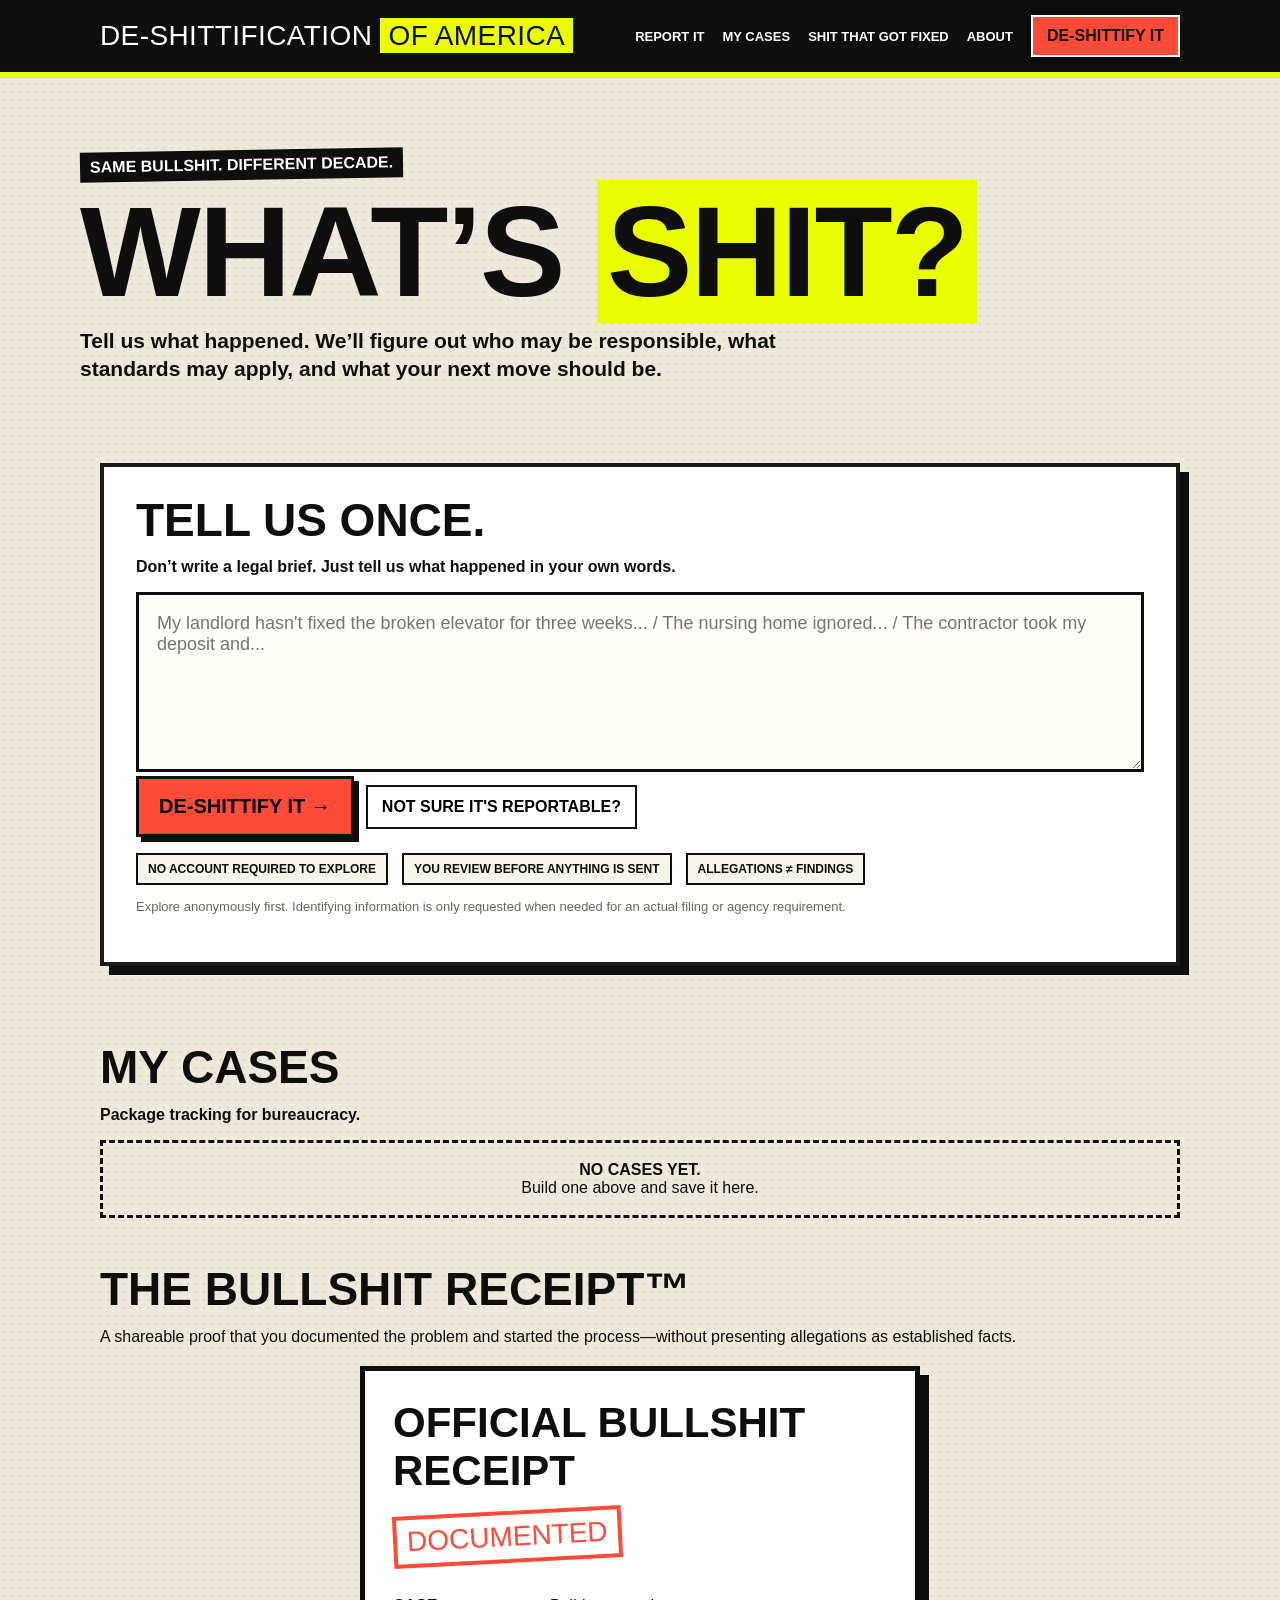
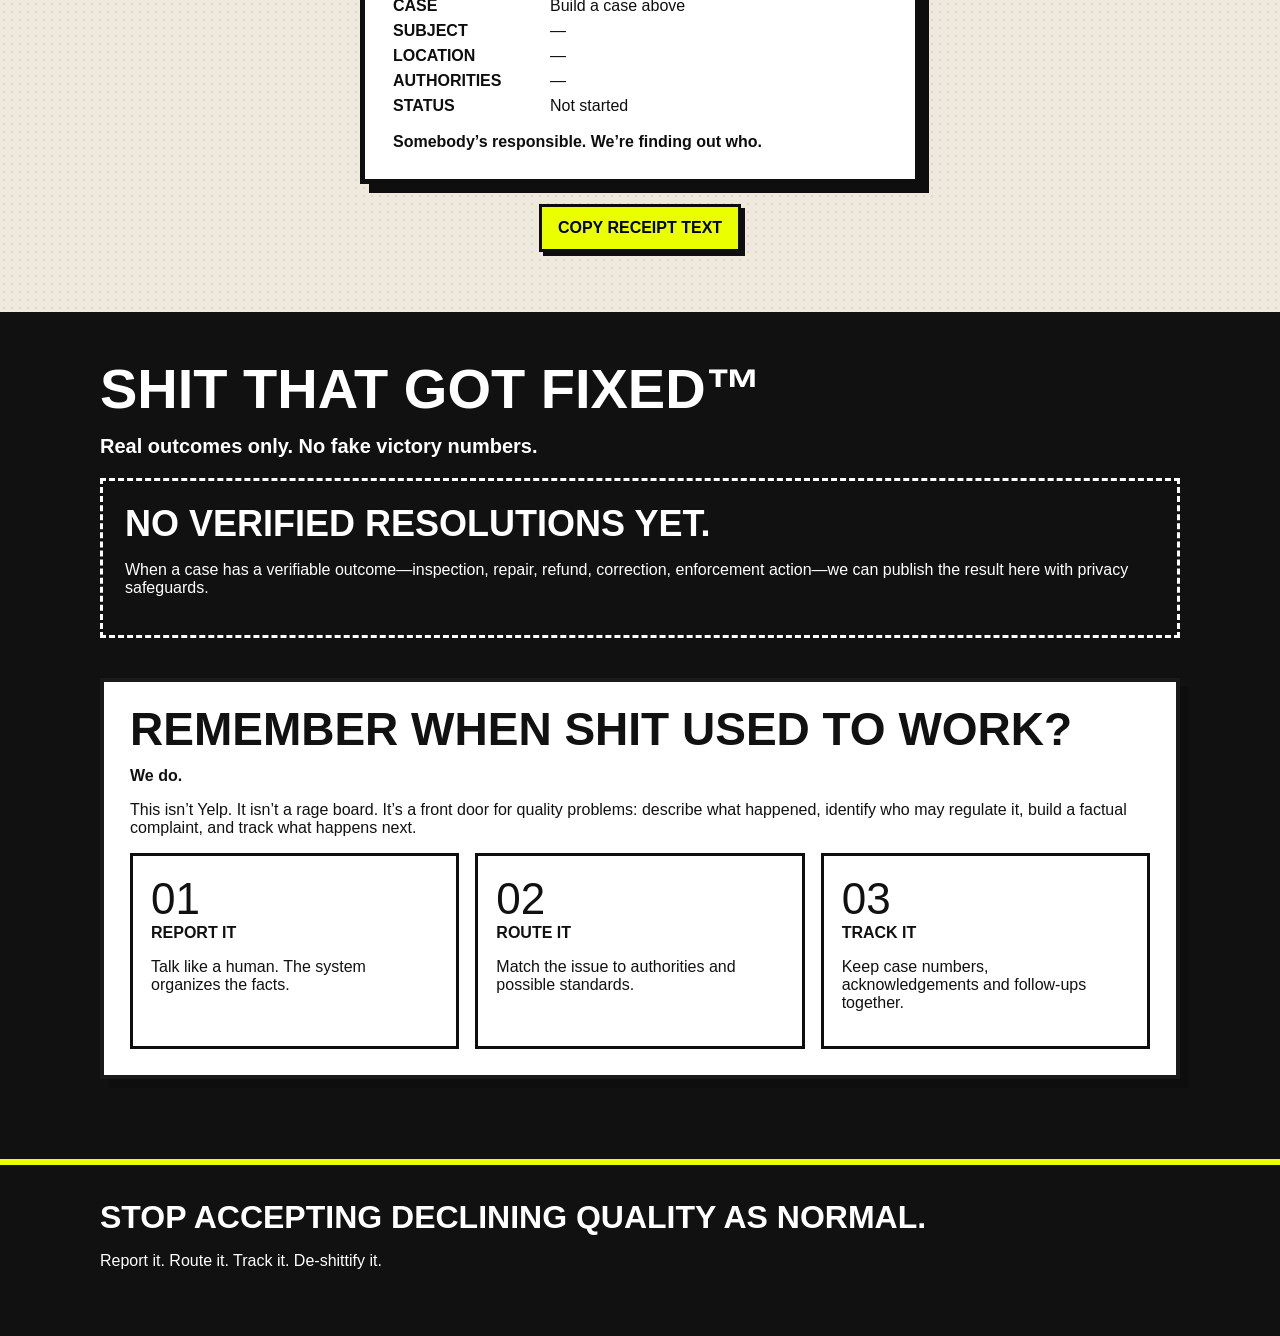
==== index.html @ 75c80ade "Launch De-Shittification V1 UX" ====
<!doctype html><html lang="en"><head><meta charset="utf-8"/><meta name="viewport" content="width=device-width,initial-scale=1"/><title>De-Shittification of America</title><meta name="description" content="Tell us what happened. We help figure out who's responsible, build the complaint, and track the case."/><style>:root{--ink:#0e0e0e;--paper:#eee9dc;--acid:#eaff00;--red:#ff4b37;--white:#fff;--muted:#6a675f;--line:#1a1a1a}*{box-sizing:border-box}html{scroll-behavior:smooth}body{margin:0;background:var(--paper);color:var(--ink);font-family:Arial,Helvetica,sans-serif;background-image:radial-gradient(#00000013 1px,transparent 1px);background-size:8px 8px}button,input,textarea{font:inherit}button{cursor:pointer}.wrap{max-width:1120px;margin:auto;padding:0 20px}header{position:sticky;top:0;z-index:20;background:var(--ink);color:white;border-bottom:6px solid var(--acid)}.nav{min-height:72px;display:flex;align-items:center;gap:18px}.brand{font-family:Impact,'Arial Black',sans-serif;font-size:28px;letter-spacing:.4px}.brand span{background:var(--acid);color:var(--ink);padding:2px 8px}.navlinks{margin-left:auto;display:flex;gap:18px;align-items:center}.navlinks a{color:white;text-decoration:none;font-weight:800;font-size:13px}.navcta{background:var(--red);color:#111;border:2px solid white;padding:10px 14px;font-weight:900}.hero{padding:72px 0 28px}.kicker{display:inline-block;background:var(--ink);color:white;padding:6px 10px;font-weight:900;transform:rotate(-1deg)}h1{font-family:Impact,'Arial Black',sans-serif;font-size:clamp(64px,11vw,128px);line-height:.82;letter-spacing:-2px;margin:20px 0 22px;max-width:1000px}.acid{background:var(--acid);padding:0 .08em}.sub{font-size:21px;font-weight:800;max-width:780px;line-height:1.35}.small{font-size:13px;color:var(--muted);line-height:1.45}.panel{background:white;border:4px solid var(--line);box-shadow:9px 9px 0 var(--ink);padding:26px;margin:30px 0}.mainbox{padding:32px}.mainbox h2,.section-title{font-family:Impact,'Arial Black',sans-serif;font-size:46px;line-height:.95;margin:0 0 14px}.mainbox textarea{width:100%;min-height:180px;border:3px solid var(--ink);padding:18px;font-size:18px;background:#fffdf7}.primary{background:var(--red);border:3px solid var(--ink);box-shadow:5px 5px 0 var(--ink);font-weight:900;padding:16px 20px;font-size:20px}.secondary{background:var(--acid);border:3px solid var(--ink);box-shadow:4px 4px 0 var(--ink);font-weight:900;padding:12px 16px}.ghost{background:white;border:2px solid var(--ink);font-weight:900;padding:11px 14px}.actions{display:flex;gap:12px;flex-wrap:wrap;align-items:center}.trust{display:flex;gap:14px;flex-wrap:wrap;margin-top:16px}.chip{border:2px solid var(--ink);background:#f7f4ea;padding:7px 10px;font-weight:800;font-size:12px}#flow{display:none}.q{margin:18px 0}.q label{font-weight:900;display:block;margin-bottom:7px}.q input,.q textarea{width:100%;border:2px solid var(--ink);padding:13px;background:#fffdf8}.drop{border:3px dashed var(--ink);padding:20px;text-align:center;background:#faf7ef}.drop input{border:0}.two{display:grid;grid-template-columns:1fr 1fr;gap:16px}.analysis{display:none}.responsible{display:grid;grid-template-columns:repeat(3,1fr);gap:14px}.agency{border:3px solid var(--ink);padding:16px;background:#fff}.strength{display:inline-block;background:var(--acid);padding:4px 7px;font-size:12px;font-weight:900}.possible{display:inline-block;background:#ddd7c8;padding:4px 7px;font-size:12px;font-weight:900}.agency h3{margin:12px 0 6px}.standards{margin:22px 0;background:#111;color:white;padding:20px}.standards li{margin:8px 0}.warning{background:var(--acid);padding:13px 15px;font-weight:800;border:2px solid var(--ink)}.filebox{display:none}.filechoice{background:#111;color:white;padding:24px;margin-top:18px}.filechoice h3{font-family:Impact,'Arial Black',sans-serif;font-size:36px;margin:0 0 10px}.filechoice .primary{background:var(--acid)}.timeline{display:flex;gap:0;overflow:auto;margin:18px 0}.stage{min-width:150px;padding:13px;border:2px solid var(--ink);background:#fff;font-weight:900}.stage.done{background:var(--acid)}.stage.current{background:var(--red)}.casecard{border:3px solid var(--ink);background:#fff;padding:18px;margin:14px 0}.casehead{display:flex;justify-content:space-between;gap:12px;align-items:flex-start}.status{background:var(--acid);padding:5px 8px;font-size:12px;font-weight:900}.caseactions{display:flex;gap:8px;flex-wrap:wrap;margin-top:12px}.receipt{border:5px solid var(--ink);background:#fff;padding:28px;max-width:560px;margin:20px auto;box-shadow:9px 9px 0 var(--ink)}.receipt h3{font-family:Impact,'Arial Black',sans-serif;font-size:42px;margin:0}.receipt .stamp{display:inline-block;border:4px solid var(--red);color:var(--red);padding:6px 10px;font-family:Impact,'Arial Black',sans-serif;font-size:28px;transform:rotate(-3deg);margin:16px 0}.receipt dl{display:grid;grid-template-columns:150px 1fr;gap:7px;margin:18px 0}.receipt dt{font-weight:900}.receipt dd{margin:0}.grid3{display:grid;grid-template-columns:repeat(3,1fr);gap:16px}.feature{border:3px solid var(--ink);background:white;padding:18px}.feature .n{font-family:Impact,'Arial Black',sans-serif;font-size:44px}.dark{background:#111;color:white;padding:50px 0;margin-top:60px}.dark .panel{color:#111}.positive{border:3px dashed white;padding:22px;margin-top:20px}.positive h3{font-family:Impact,'Arial Black',sans-serif;font-size:36px;margin:0 0 8px}.footer{background:#111;color:white;border-top:6px solid var(--acid);padding:34px 0 50px}.footer strong{font-family:Impact,'Arial Black',sans-serif;font-size:32px}.modal{position:fixed;inset:0;background:#000a;display:none;align-items:center;justify-content:center;z-index:50;padding:20px}.modalbox{background:var(--paper);border:4px solid var(--ink);box-shadow:10px 10px 0 var(--acid);padding:24px;max-width:680px;width:100%;max-height:90vh;overflow:auto}.close{float:right;background:#111;color:#fff;border:0;padding:8px 11px;font-weight:900}.resultbadge{font-size:44px;font-family:Impact,'Arial Black',sans-serif;margin:12px 0}.empty{border:3px dashed currentColor;padding:18px;text-align:center}@media(max-width:850px){.responsible,.grid3{grid-template-columns:1fr}.two{grid-template-columns:1fr}.navlinks a{display:none}.navlinks{margin-left:auto}h1{font-size:72px}.mainbox h2,.section-title{font-size:38px}.hero{padding-top:46px}.casehead{display:block}}</style></head><body><header><div class="wrap nav"><div class="brand">DE-SHITTIFICATION <span>OF AMERICA</span></div><nav class="navlinks"><a href="#report">REPORT IT</a><a href="#cases">MY CASES</a><a href="#fixed">SHIT THAT GOT FIXED</a><a href="#about">ABOUT</a><button class="navcta" onclick="document.querySelector('#report').scrollIntoView()">DE-SHITTIFY IT</button></nav></div></header><main><section class="hero wrap"><span class="kicker">SAME BULLSHIT. DIFFERENT DECADE.</span><h1>WHAT’S <span class="acid">SHIT?</span></h1><p class="sub">Tell us what happened. We’ll figure out who may be responsible, what standards may apply, and what your next move should be.</p></section><section id="report" class="wrap"><div class="panel mainbox"><h2>TELL US ONCE.</h2><p><b>Don’t write a legal brief. Just tell us what happened in your own words.</b></p><textarea id="story" placeholder="My landlord hasn't fixed the broken elevator for three weeks... / The nursing home ignored... / The contractor took my deposit and..."></textarea><div class="actions"><button class="primary" id="analyzeBtn">DE-SHITTIFY IT →</button><button class="ghost" id="reportableBtn">NOT SURE IT'S REPORTABLE?</button></div><div class="trust"><span class="chip">NO ACCOUNT REQUIRED TO EXPLORE</span><span class="chip">YOU REVIEW BEFORE ANYTHING IS SENT</span><span class="chip">ALLEGATIONS ≠ FINDINGS</span></div><p class="small">Explore anonymously first. Identifying information is only requested when needed for an actual filing or agency requirement.</p></div><div id="flow" class="panel"><h2 class="section-title">GOT IT. I NEED 4 MORE THINGS.</h2><div class="two"><div class="q"><label>1. WHERE DID THIS HAPPEN?</label><input id="where" placeholder="City, state, ZIP"></div><div class="q"><label>2. WHO DID IT?</label><input id="who" placeholder="Business, agency, landlord, facility, contractor..."></div><div class="q"><label>3. WHEN?</label><input id="when" type="date"></div><div class="q"><label>4. GOT PROOF?</label><div class="drop"><b>Drop your proof here.</b><br><span class="small">Photos, screenshots, receipts, emails, PDFs, video.</span><input id="proof" type="file" multiple></div></div></div><div class="q"><label>WHAT DO YOU WANT TO HAPPEN?</label><input id="resolution" placeholder="Repair, inspection, refund, investigation, correction, written response..."></div><div class="actions"><button class="primary" id="findBtn">FIND WHO’S RESPONSIBLE →</button></div></div><div id="analysis" class="panel analysis"><h2 class="section-title">WE FOUND WHO MAY BE RESPONSIBLE.</h2><p><b>3 authorities may have jurisdiction.</b></p><div id="agencyGrid" class="responsible"></div><div class="standards"><h3>POSSIBLE STANDARDS / ISSUES</h3><ul id="standardsList"></ul><p class="small" style="color:#ccc">These are possible areas to investigate based on your description. De-Shittification does not determine whether a law or standard was actually violated.</p></div><div class="warning">THE FRONT END HAS AN ATTITUDE. THE EVIDENCE DOESN’T. Your filing package strips out the jokes and organizes the facts.</div><div class="filechoice"><h3>READY TO DO SOMETHING ABOUT IT?</h3><p>Review everything before anything is sent.</p><button class="primary" id="fileBtn">🔥 FILE IT FOR ME</button></div></div><div id="filebox" class="panel filebox"><h2 class="section-title">YOUR FILING PACKAGE</h2><div class="timeline"><div class="stage done">DOCUMENTED ✓</div><div class="stage done">MATCHED ✓</div><div class="stage current">REVIEW ←</div><div class="stage">FILE</div><div class="stage">TRACK</div></div><label><b>FACTUAL COMPLAINT</b></label><textarea id="draft" style="width:100%;min-height:260px;border:3px solid #111;padding:15px"></textarea><div class="actions" style="margin-top:12px"><button class="secondary" id="copyBtn">COPY</button><button class="ghost" id="downloadBtn">DOWNLOAD .TXT</button><button class="primary" id="saveCaseBtn">SAVE TO MY CASES →</button></div><p class="small">Launch behavior: this site builds the package and stores the case locally in your browser. Agency-specific automatic filing and connected-email sending require secure server-side integrations and user authorization; the interface is designed for that workflow without pretending a filing occurred.</p></div></section><section id="cases" class="wrap" style="padding-top:50px"><h2 class="section-title">MY CASES</h2><p><b>Package tracking for bureaucracy.</b></p><div id="caseList"></div></section><section class="wrap" style="padding-top:50px"><h2 class="section-title">THE BULLSHIT RECEIPT™</h2><p>A shareable proof that you documented the problem and started the process—without presenting allegations as established facts.</p><div id="receiptPreview" class="receipt"><h3>OFFICIAL BULLSHIT RECEIPT</h3><div class="stamp">DOCUMENTED</div><dl><dt>CASE</dt><dd>Build a case above</dd><dt>SUBJECT</dt><dd>—</dd><dt>LOCATION</dt><dd>—</dd><dt>AUTHORITIES</dt><dd>—</dd><dt>STATUS</dt><dd>Not started</dd></dl><b>Somebody’s responsible. We’re finding out who.</b></div><div class="actions" style="justify-content:center"><button class="secondary" id="copyReceipt">COPY RECEIPT TEXT</button></div></section><section class="dark"><div class="wrap"><h2 id="fixed" class="section-title" style="font-size:56px">SHIT THAT GOT FIXED™</h2><p style="font-size:20px"><b>Real outcomes only. No fake victory numbers.</b></p><div class="positive"><h3>NO VERIFIED RESOLUTIONS YET.</h3><p>When a case has a verifiable outcome—inspection, repair, refund, correction, enforcement action—we can publish the result here with privacy safeguards.</p></div><div id="about" class="panel" style="margin-top:40px"><h2 class="section-title">REMEMBER WHEN SHIT USED TO WORK?</h2><p><b>We do.</b></p><p>This isn’t Yelp. It isn’t a rage board. It’s a front door for quality problems: describe what happened, identify who may regulate it, build a factual complaint, and track what happens next.</p><div class="grid3"><div class="feature"><div class="n">01</div><b>REPORT IT</b><p>Talk like a human. The system organizes the facts.</p></div><div class="feature"><div class="n">02</div><b>ROUTE IT</b><p>Match the issue to authorities and possible standards.</p></div><div class="feature"><div class="n">03</div><b>TRACK IT</b><p>Keep case numbers, acknowledgements and follow-ups together.</p></div></div></div></div></section></main><footer class="footer"><div class="wrap"><strong>STOP ACCEPTING DECLINING QUALITY AS NORMAL.</strong><p>Report it. Route it. Track it. De-shittify it.</p></div></footer><div class="modal" id="modal"><div class="modalbox"><button class="close" id="closeModal">X</button><h2 class="section-title">IS THIS ACTUALLY REPORTABLE?</h2><div class="resultbadge" id="reportableResult">POSSIBLY.</div><p id="reportableText">Describe the problem first and we’ll assess whether it looks like something a regulator, licensing body, consumer office, safety agency, or other authority may handle.</p><button class="primary" id="continueBtn">INVESTIGATE IT →</button></div></div><script>const $=id=>document.getElementById(id),esc=s=>(s||'').replace(/[<>]/g,'');const rules=[{cat:'housing',words:['landlord','rent','tenant','apartment','mold','elevator','housing','lease','evict'],agencies:[['HUD / Fair Housing','Federal housing discrimination and fair-housing complaints','possible'],['State / local housing authority','Habitability, code or landlord-tenant enforcement varies by location','strong'],['Local code enforcement','Building, safety, sanitation or property-code issues','possible']],standards:['Habitability / building-code requirements','Fair-housing or anti-discrimination protections','Required notice, repair or local enforcement procedures']},{cat:'health',words:['hospital','doctor','nurse','nursing home','snf','clinic','patient','medical','healthcare','health'],agencies:[['State health department','Facility quality and licensing oversight may apply','strong'],['Professional licensing board','Individual licensed-professional conduct may apply','possible'],['Federal health oversight','CMS or other federal rules may apply depending on provider/program','possible']],standards:['Patient rights and facility complaint processes','Professional licensing standards','Health and safety / quality-of-care requirements']},{cat:'work',words:['employer','job','workplace','wage','overtime','boss','unsafe work','osha','paycheck'],agencies:[['Labor department','Wage/hour or employment complaints may apply','strong'],['OSHA / state safety program','Workplace safety and health issues','possible'],['State labor agency','State wage, retaliation or labor protections may apply','possible']],standards:['Wage-and-hour requirements','Workplace safety rules','Retaliation / protected complaint procedures']},{cat:'finance',words:['bank','credit','debt','loan','mortgage','credit card','collection'],agencies:[['CFPB','Consumer financial products and services','strong'],['State financial regulator','State-chartered financial entities and licensing','possible'],['FTC / consumer protection','Fraud or unfair practices may overlap','possible']],standards:['Consumer financial protection requirements','Debt collection / lending rules','Unfair or deceptive practices protections']},{cat:'product',words:['product','defect','unsafe','recall','battery','toy','appliance'],agencies:[['CPSC','Consumer product safety reports','strong'],['FTC / consumer protection','Deceptive sales or warranty concerns may overlap','possible'],['State consumer office','Refund, warranty or unfair-practice issues','possible']],standards:['Consumer product safety requirements','Recall / hazard reporting','Warranty and consumer-protection requirements']},{cat:'environment',words:['pollution','dumping','toxic','chemical','air quality','water contamination','sewage'],agencies:[['EPA / environmental regulator','Environmental violations or contamination','strong'],['State environmental agency','State environmental permits and enforcement','possible'],['Local environmental health','Local sanitation or hazardous-condition issues','possible']],standards:['Environmental permit or pollution-control requirements','Hazardous-material handling','Public health / environmental health requirements']},{cat:'consumer',words:['contractor','refund','business','service','scam','fraud','deposit','repair','store'],agencies:[['State consumer protection office','General consumer complaints and unfair practices','strong'],['FTC','Fraud, scams or deceptive practices','possible'],['Licensing / trade regulator','May apply if the business or contractor is licensed','possible']],standards:['Consumer-protection rules','Licensing / trade standards','Contract, warranty or deceptive-practice requirements']}];function analyze(t){let l=t.toLowerCase(),b=rules[rules.length-1],m=-1;rules.forEach(r=>{let s=r.words.filter(w=>l.includes(w)).length;if(s>m){m=s;b=r}});return b}let current={};$('analyzeBtn').onclick=()=>{if(!$('story').value.trim())return alert('Tell us what happened first.');$('flow').style.display='block';$('flow').scrollIntoView({behavior:'smooth'})};$('reportableBtn').onclick=()=>{let t=$('story').value.trim();if(t){let r=analyze(t);$('reportableText').textContent='This looks like a '+r.cat+' issue that may have a formal complaint or regulatory path. We still need the location and responsible party to narrow jurisdiction.'}else $('reportableText').textContent='Describe what happened first. We’ll look for a plausible regulator, licensing body, safety agency, consumer office, or formal complaint process.';$('modal').style.display='flex'};$('closeModal').onclick=()=>$('modal').style.display='none';$('continueBtn').onclick=()=>{$('modal').style.display='none';$('flow').style.display='block';$('flow').scrollIntoView({behavior:'smooth'})};$('findBtn').onclick=()=>{if(!$('where').value.trim()||!$('who').value.trim())return alert('Add where it happened and who was involved.');let r=analyze($('story').value);$('agencyGrid').innerHTML=r.agencies.map(a=>`<div class="agency"><span class="${a[2]==='strong'?'strength':'possible'}">${a[2]==='strong'?'STRONG MATCH':'POSSIBLE MATCH'}</span><h3>${a[0]}</h3><p>${a[1]}</p></div>`).join('');$('standardsList').innerHTML=r.standards.map(s=>`<li>${s}</li>`).join('');$('analysis').style.display='block';$('analysis').scrollIntoView({behavior:'smooth'});current.rule=r};$('fileBtn').onclick=()=>{let id='DSA-'+Date.now().toString().slice(-8),files=[...$('proof').files].map(f=>f.name),draft=`CASE: ${id}\nSUBJECT: Complaint concerning ${$('who').value.trim()}\nLOCATION: ${$('where').value.trim()}\nDATE / PERIOD: ${$('when').value||'Not specified'}\n\nSTATEMENT OF CONCERN\n${$('story').value.trim()}\n\nSUPPORTING MATERIALS\n${files.length?files.join(', '):'No files listed'}\n\nREQUESTED RESOLUTION\n${$('resolution').value.trim()||'Please review this matter, determine whether applicable standards or requirements were violated, and advise me of any corrective or enforcement action available.'}\n\nThis complaint reflects the complainant's description of events and does not represent a finding by De-Shittification of America. Please confirm receipt, provide any agency case or complaint number, and advise of next steps.`;current={...current,id,who:$('who').value.trim(),where:$('where').value.trim(),story:$('story').value.trim(),resolution:$('resolution').value.trim(),files,draft,status:'DOCUMENTED',created:new Date().toISOString(),authorities:current.rule.agencies.map(a=>a[0])};$('draft').value=draft;$('filebox').style.display='block';$('filebox').scrollIntoView({behavior:'smooth'});receipt(current)};$('copyBtn').onclick=async()=>{await navigator.clipboard.writeText($('draft').value);$('copyBtn').textContent='COPIED ✓';setTimeout(()=>$('copyBtn').textContent='COPY',1200)};$('downloadBtn').onclick=()=>{let b=new Blob([$('draft').value],{type:'text/plain'}),a=document.createElement('a');a.href=URL.createObjectURL(b);a.download=(current.id||'complaint')+'.txt';a.click();URL.revokeObjectURL(a.href)};$('saveCaseBtn').onclick=()=>{let a=JSON.parse(localStorage.getItem('dsa_cases')||'[]');if(!a.some(c=>c.id===current.id)){a.unshift(current);localStorage.setItem('dsa_cases',JSON.stringify(a))}$('saveCaseBtn').textContent='SAVED ✓';render();document.querySelector('#cases').scrollIntoView({behavior:'smooth'})};function receipt(c){$('receiptPreview').innerHTML=`<h3>OFFICIAL BULLSHIT RECEIPT</h3><div class="stamp">${c.status||'DOCUMENTED'}</div><dl><dt>CASE</dt><dd>${esc(c.id)}</dd><dt>SUBJECT</dt><dd>${esc(c.who)}</dd><dt>LOCATION</dt><dd>${esc(c.where)}</dd><dt>AUTHORITIES</dt><dd>${c.authorities?c.authorities.length:0} identified</dd><dt>STATUS</dt><dd>${esc(c.status||'DOCUMENTED')}</dd></dl><b>Somebody’s responsible. We’re finding out who.</b>`}function render(){let a=JSON.parse(localStorage.getItem('dsa_cases')||'[]'),b=$('caseList');if(!a.length){b.innerHTML='<div class="empty"><b>NO CASES YET.</b><br>Build one above and save it here.</div>';return}b.innerHTML=a.map(c=>`<div class="casecard"><div class="casehead"><div><b>${esc(c.id)}</b><h3 style="margin:5px 0">${esc(c.who)}</h3><span>${esc(c.where)}</span></div><span class="status">${esc(c.status)}</span></div><div class="timeline"><div class="stage done">DOCUMENTED ✓</div><div class="stage ${c.status!=='DOCUMENTED'?'done':''}">FILED</div><div class="stage">RECEIVED</div><div class="stage">AGENCY REVIEW</div><div class="stage">RESOLVED</div></div><div class="caseactions"><button class="ghost" onclick="markFiled('${c.id}')">MARK FILED</button><button class="ghost" onclick="showReceipt('${c.id}')">BULLSHIT RECEIPT</button><button class="ghost" onclick="copyCase('${c.id}')">COPY COMPLAINT</button></div></div>`).join('')}window.markFiled=id=>{let a=JSON.parse(localStorage.getItem('dsa_cases')||'[]'),c=a.find(x=>x.id===id);if(c){c.status='FILED — USER CONFIRMED';localStorage.setItem('dsa_cases',JSON.stringify(a));render();receipt(c)}};window.showReceipt=id=>{let a=JSON.parse(localStorage.getItem('dsa_cases')||'[]'),c=a.find(x=>x.id===id);if(c){receipt(c);$('receiptPreview').scrollIntoView({behavior:'smooth'})}};window.copyCase=async id=>{let a=JSON.parse(localStorage.getItem('dsa_cases')||'[]'),c=a.find(x=>x.id===id);if(c)await navigator.clipboard.writeText(c.draft)};$('copyReceipt').onclick=async()=>await navigator.clipboard.writeText($('receiptPreview').innerText);render();</script></body></html>
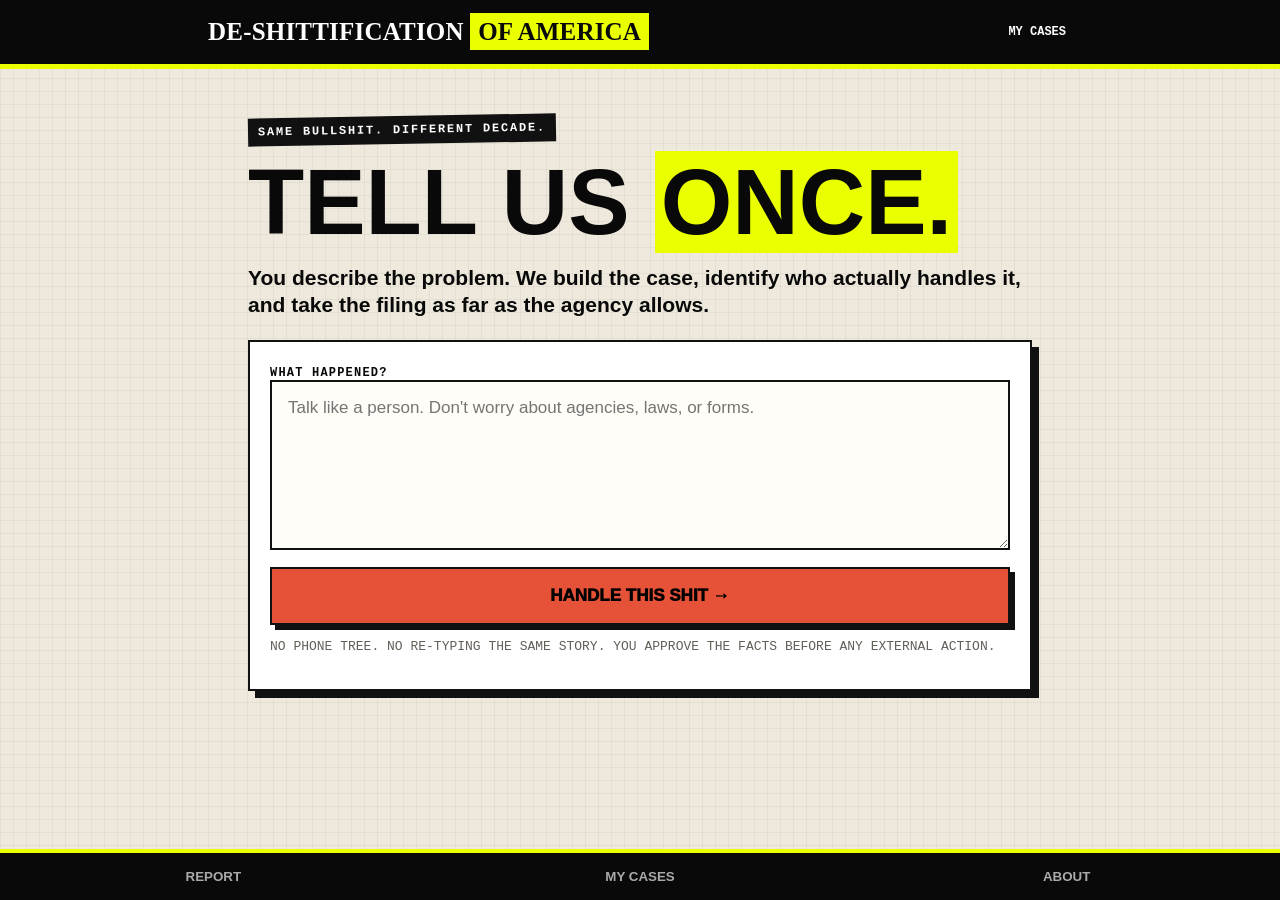
==== commit 4ae22bd4: "Rebuild filing agent with live route health checks" ====
--- a/index.html
+++ b/index.html
@@ -1 +1,82 @@
-<!doctype html><html lang="en"><head><meta charset="utf-8"/><meta name="viewport" content="width=device-width,initial-scale=1"/><title>De-Shittification of America</title><meta name="description" content="Tell us what happened. We help figure out who's responsible, build the complaint, and track the case."/><style>:root{--ink:#0e0e0e;--paper:#eee9dc;--acid:#eaff00;--red:#ff4b37;--white:#fff;--muted:#6a675f;--line:#1a1a1a}*{box-sizing:border-box}html{scroll-behavior:smooth}body{margin:0;background:var(--paper);color:var(--ink);font-family:Arial,Helvetica,sans-serif;background-image:radial-gradient(#00000013 1px,transparent 1px);background-size:8px 8px}button,input,textarea{font:inherit}button{cursor:pointer}.wrap{max-width:1120px;margin:auto;padding:0 20px}header{position:sticky;top:0;z-index:20;background:var(--ink);color:white;border-bottom:6px solid var(--acid)}.nav{min-height:72px;display:flex;align-items:center;gap:18px}.brand{font-family:Impact,'Arial Black',sans-serif;font-size:28px;letter-spacing:.4px}.brand span{background:var(--acid);color:var(--ink);padding:2px 8px}.navlinks{margin-left:auto;display:flex;gap:18px;align-items:center}.navlinks a{color:white;text-decoration:none;font-weight:800;font-size:13px}.navcta{background:var(--red);color:#111;border:2px solid white;padding:10px 14px;font-weight:900}.hero{padding:72px 0 28px}.kicker{display:inline-block;background:var(--ink);color:white;padding:6px 10px;font-weight:900;transform:rotate(-1deg)}h1{font-family:Impact,'Arial Black',sans-serif;font-size:clamp(64px,11vw,128px);line-height:.82;letter-spacing:-2px;margin:20px 0 22px;max-width:1000px}.acid{background:var(--acid);padding:0 .08em}.sub{font-size:21px;font-weight:800;max-width:780px;line-height:1.35}.small{font-size:13px;color:var(--muted);line-height:1.45}.panel{background:white;border:4px solid var(--line);box-shadow:9px 9px 0 var(--ink);padding:26px;margin:30px 0}.mainbox{padding:32px}.mainbox h2,.section-title{font-family:Impact,'Arial Black',sans-serif;font-size:46px;line-height:.95;margin:0 0 14px}.mainbox textarea{width:100%;min-height:180px;border:3px solid var(--ink);padding:18px;font-size:18px;background:#fffdf7}.primary{background:var(--red);border:3px solid var(--ink);box-shadow:5px 5px 0 var(--ink);font-weight:900;padding:16px 20px;font-size:20px}.secondary{background:var(--acid);border:3px solid var(--ink);box-shadow:4px 4px 0 var(--ink);font-weight:900;padding:12px 16px}.ghost{background:white;border:2px solid var(--ink);font-weight:900;padding:11px 14px}.actions{display:flex;gap:12px;flex-wrap:wrap;align-items:center}.trust{display:flex;gap:14px;flex-wrap:wrap;margin-top:16px}.chip{border:2px solid var(--ink);background:#f7f4ea;padding:7px 10px;font-weight:800;font-size:12px}#flow{display:none}.q{margin:18px 0}.q label{font-weight:900;display:block;margin-bottom:7px}.q input,.q textarea{width:100%;border:2px solid var(--ink);padding:13px;background:#fffdf8}.drop{border:3px dashed var(--ink);padding:20px;text-align:center;background:#faf7ef}.drop input{border:0}.two{display:grid;grid-template-columns:1fr 1fr;gap:16px}.analysis{display:none}.responsible{display:grid;grid-template-columns:repeat(3,1fr);gap:14px}.agency{border:3px solid var(--ink);padding:16px;background:#fff}.strength{display:inline-block;background:var(--acid);padding:4px 7px;font-size:12px;font-weight:900}.possible{display:inline-block;background:#ddd7c8;padding:4px 7px;font-size:12px;font-weight:900}.agency h3{margin:12px 0 6px}.standards{margin:22px 0;background:#111;color:white;padding:20px}.standards li{margin:8px 0}.warning{background:var(--acid);padding:13px 15px;font-weight:800;border:2px solid var(--ink)}.filebox{display:none}.filechoice{background:#111;color:white;padding:24px;margin-top:18px}.filechoice h3{font-family:Impact,'Arial Black',sans-serif;font-size:36px;margin:0 0 10px}.filechoice .primary{background:var(--acid)}.timeline{display:flex;gap:0;overflow:auto;margin:18px 0}.stage{min-width:150px;padding:13px;border:2px solid var(--ink);background:#fff;font-weight:900}.stage.done{background:var(--acid)}.stage.current{background:var(--red)}.casecard{border:3px solid var(--ink);background:#fff;padding:18px;margin:14px 0}.casehead{display:flex;justify-content:space-between;gap:12px;align-items:flex-start}.status{background:var(--acid);padding:5px 8px;font-size:12px;font-weight:900}.caseactions{display:flex;gap:8px;flex-wrap:wrap;margin-top:12px}.receipt{border:5px solid var(--ink);background:#fff;padding:28px;max-width:560px;margin:20px auto;box-shadow:9px 9px 0 var(--ink)}.receipt h3{font-family:Impact,'Arial Black',sans-serif;font-size:42px;margin:0}.receipt .stamp{display:inline-block;border:4px solid var(--red);color:var(--red);padding:6px 10px;font-family:Impact,'Arial Black',sans-serif;font-size:28px;transform:rotate(-3deg);margin:16px 0}.receipt dl{display:grid;grid-template-columns:150px 1fr;gap:7px;margin:18px 0}.receipt dt{font-weight:900}.receipt dd{margin:0}.grid3{display:grid;grid-template-columns:repeat(3,1fr);gap:16px}.feature{border:3px solid var(--ink);background:white;padding:18px}.feature .n{font-family:Impact,'Arial Black',sans-serif;font-size:44px}.dark{background:#111;color:white;padding:50px 0;margin-top:60px}.dark .panel{color:#111}.positive{border:3px dashed white;padding:22px;margin-top:20px}.positive h3{font-family:Impact,'Arial Black',sans-serif;font-size:36px;margin:0 0 8px}.footer{background:#111;color:white;border-top:6px solid var(--acid);padding:34px 0 50px}.footer strong{font-family:Impact,'Arial Black',sans-serif;font-size:32px}.modal{position:fixed;inset:0;background:#000a;display:none;align-items:center;justify-content:center;z-index:50;padding:20px}.modalbox{background:var(--paper);border:4px solid var(--ink);box-shadow:10px 10px 0 var(--acid);padding:24px;max-width:680px;width:100%;max-height:90vh;overflow:auto}.close{float:right;background:#111;color:#fff;border:0;padding:8px 11px;font-weight:900}.resultbadge{font-size:44px;font-family:Impact,'Arial Black',sans-serif;margin:12px 0}.empty{border:3px dashed currentColor;padding:18px;text-align:center}@media(max-width:850px){.responsible,.grid3{grid-template-columns:1fr}.two{grid-template-columns:1fr}.navlinks a{display:none}.navlinks{margin-left:auto}h1{font-size:72px}.mainbox h2,.section-title{font-size:38px}.hero{padding-top:46px}.casehead{display:block}}</style></head><body><header><div class="wrap nav"><div class="brand">DE-SHITTIFICATION <span>OF AMERICA</span></div><nav class="navlinks"><a href="#report">REPORT IT</a><a href="#cases">MY CASES</a><a href="#fixed">SHIT THAT GOT FIXED</a><a href="#about">ABOUT</a><button class="navcta" onclick="document.querySelector('#report').scrollIntoView()">DE-SHITTIFY IT</button></nav></div></header><main><section class="hero wrap"><span class="kicker">SAME BULLSHIT. DIFFERENT DECADE.</span><h1>WHAT’S <span class="acid">SHIT?</span></h1><p class="sub">Tell us what happened. We’ll figure out who may be responsible, what standards may apply, and what your next move should be.</p></section><section id="report" class="wrap"><div class="panel mainbox"><h2>TELL US ONCE.</h2><p><b>Don’t write a legal brief. Just tell us what happened in your own words.</b></p><textarea id="story" placeholder="My landlord hasn't fixed the broken elevator for three weeks... / The nursing home ignored... / The contractor took my deposit and..."></textarea><div class="actions"><button class="primary" id="analyzeBtn">DE-SHITTIFY IT →</button><button class="ghost" id="reportableBtn">NOT SURE IT'S REPORTABLE?</button></div><div class="trust"><span class="chip">NO ACCOUNT REQUIRED TO EXPLORE</span><span class="chip">YOU REVIEW BEFORE ANYTHING IS SENT</span><span class="chip">ALLEGATIONS ≠ FINDINGS</span></div><p class="small">Explore anonymously first. Identifying information is only requested when needed for an actual filing or agency requirement.</p></div><div id="flow" class="panel"><h2 class="section-title">GOT IT. I NEED 4 MORE THINGS.</h2><div class="two"><div class="q"><label>1. WHERE DID THIS HAPPEN?</label><input id="where" placeholder="City, state, ZIP"></div><div class="q"><label>2. WHO DID IT?</label><input id="who" placeholder="Business, agency, landlord, facility, contractor..."></div><div class="q"><label>3. WHEN?</label><input id="when" type="date"></div><div class="q"><label>4. GOT PROOF?</label><div class="drop"><b>Drop your proof here.</b><br><span class="small">Photos, screenshots, receipts, emails, PDFs, video.</span><input id="proof" type="file" multiple></div></div></div><div class="q"><label>WHAT DO YOU WANT TO HAPPEN?</label><input id="resolution" placeholder="Repair, inspection, refund, investigation, correction, written response..."></div><div class="actions"><button class="primary" id="findBtn">FIND WHO’S RESPONSIBLE →</button></div></div><div id="analysis" class="panel analysis"><h2 class="section-title">WE FOUND WHO MAY BE RESPONSIBLE.</h2><p><b>3 authorities may have jurisdiction.</b></p><div id="agencyGrid" class="responsible"></div><div class="standards"><h3>POSSIBLE STANDARDS / ISSUES</h3><ul id="standardsList"></ul><p class="small" style="color:#ccc">These are possible areas to investigate based on your description. De-Shittification does not determine whether a law or standard was actually violated.</p></div><div class="warning">THE FRONT END HAS AN ATTITUDE. THE EVIDENCE DOESN’T. Your filing package strips out the jokes and organizes the facts.</div><div class="filechoice"><h3>READY TO DO SOMETHING ABOUT IT?</h3><p>Review everything before anything is sent.</p><button class="primary" id="fileBtn">🔥 FILE IT FOR ME</button></div></div><div id="filebox" class="panel filebox"><h2 class="section-title">YOUR FILING PACKAGE</h2><div class="timeline"><div class="stage done">DOCUMENTED ✓</div><div class="stage done">MATCHED ✓</div><div class="stage current">REVIEW ←</div><div class="stage">FILE</div><div class="stage">TRACK</div></div><label><b>FACTUAL COMPLAINT</b></label><textarea id="draft" style="width:100%;min-height:260px;border:3px solid #111;padding:15px"></textarea><div class="actions" style="margin-top:12px"><button class="secondary" id="copyBtn">COPY</button><button class="ghost" id="downloadBtn">DOWNLOAD .TXT</button><button class="primary" id="saveCaseBtn">SAVE TO MY CASES →</button></div><p class="small">Launch behavior: this site builds the package and stores the case locally in your browser. Agency-specific automatic filing and connected-email sending require secure server-side integrations and user authorization; the interface is designed for that workflow without pretending a filing occurred.</p></div></section><section id="cases" class="wrap" style="padding-top:50px"><h2 class="section-title">MY CASES</h2><p><b>Package tracking for bureaucracy.</b></p><div id="caseList"></div></section><section class="wrap" style="padding-top:50px"><h2 class="section-title">THE BULLSHIT RECEIPT™</h2><p>A shareable proof that you documented the problem and started the process—without presenting allegations as established facts.</p><div id="receiptPreview" class="receipt"><h3>OFFICIAL BULLSHIT RECEIPT</h3><div class="stamp">DOCUMENTED</div><dl><dt>CASE</dt><dd>Build a case above</dd><dt>SUBJECT</dt><dd>—</dd><dt>LOCATION</dt><dd>—</dd><dt>AUTHORITIES</dt><dd>—</dd><dt>STATUS</dt><dd>Not started</dd></dl><b>Somebody’s responsible. We’re finding out who.</b></div><div class="actions" style="justify-content:center"><button class="secondary" id="copyReceipt">COPY RECEIPT TEXT</button></div></section><section class="dark"><div class="wrap"><h2 id="fixed" class="section-title" style="font-size:56px">SHIT THAT GOT FIXED™</h2><p style="font-size:20px"><b>Real outcomes only. No fake victory numbers.</b></p><div class="positive"><h3>NO VERIFIED RESOLUTIONS YET.</h3><p>When a case has a verifiable outcome—inspection, repair, refund, correction, enforcement action—we can publish the result here with privacy safeguards.</p></div><div id="about" class="panel" style="margin-top:40px"><h2 class="section-title">REMEMBER WHEN SHIT USED TO WORK?</h2><p><b>We do.</b></p><p>This isn’t Yelp. It isn’t a rage board. It’s a front door for quality problems: describe what happened, identify who may regulate it, build a factual complaint, and track what happens next.</p><div class="grid3"><div class="feature"><div class="n">01</div><b>REPORT IT</b><p>Talk like a human. The system organizes the facts.</p></div><div class="feature"><div class="n">02</div><b>ROUTE IT</b><p>Match the issue to authorities and possible standards.</p></div><div class="feature"><div class="n">03</div><b>TRACK IT</b><p>Keep case numbers, acknowledgements and follow-ups together.</p></div></div></div></div></section></main><footer class="footer"><div class="wrap"><strong>STOP ACCEPTING DECLINING QUALITY AS NORMAL.</strong><p>Report it. Route it. Track it. De-shittify it.</p></div></footer><div class="modal" id="modal"><div class="modalbox"><button class="close" id="closeModal">X</button><h2 class="section-title">IS THIS ACTUALLY REPORTABLE?</h2><div class="resultbadge" id="reportableResult">POSSIBLY.</div><p id="reportableText">Describe the problem first and we’ll assess whether it looks like something a regulator, licensing body, consumer office, safety agency, or other authority may handle.</p><button class="primary" id="continueBtn">INVESTIGATE IT →</button></div></div><script>const $=id=>document.getElementById(id),esc=s=>(s||'').replace(/[<>]/g,'');const rules=[{cat:'housing',words:['landlord','rent','tenant','apartment','mold','elevator','housing','lease','evict'],agencies:[['HUD / Fair Housing','Federal housing discrimination and fair-housing complaints','possible'],['State / local housing authority','Habitability, code or landlord-tenant enforcement varies by location','strong'],['Local code enforcement','Building, safety, sanitation or property-code issues','possible']],standards:['Habitability / building-code requirements','Fair-housing or anti-discrimination protections','Required notice, repair or local enforcement procedures']},{cat:'health',words:['hospital','doctor','nurse','nursing home','snf','clinic','patient','medical','healthcare','health'],agencies:[['State health department','Facility quality and licensing oversight may apply','strong'],['Professional licensing board','Individual licensed-professional conduct may apply','possible'],['Federal health oversight','CMS or other federal rules may apply depending on provider/program','possible']],standards:['Patient rights and facility complaint processes','Professional licensing standards','Health and safety / quality-of-care requirements']},{cat:'work',words:['employer','job','workplace','wage','overtime','boss','unsafe work','osha','paycheck'],agencies:[['Labor department','Wage/hour or employment complaints may apply','strong'],['OSHA / state safety program','Workplace safety and health issues','possible'],['State labor agency','State wage, retaliation or labor protections may apply','possible']],standards:['Wage-and-hour requirements','Workplace safety rules','Retaliation / protected complaint procedures']},{cat:'finance',words:['bank','credit','debt','loan','mortgage','credit card','collection'],agencies:[['CFPB','Consumer financial products and services','strong'],['State financial regulator','State-chartered financial entities and licensing','possible'],['FTC / consumer protection','Fraud or unfair practices may overlap','possible']],standards:['Consumer financial protection requirements','Debt collection / lending rules','Unfair or deceptive practices protections']},{cat:'product',words:['product','defect','unsafe','recall','battery','toy','appliance'],agencies:[['CPSC','Consumer product safety reports','strong'],['FTC / consumer protection','Deceptive sales or warranty concerns may overlap','possible'],['State consumer office','Refund, warranty or unfair-practice issues','possible']],standards:['Consumer product safety requirements','Recall / hazard reporting','Warranty and consumer-protection requirements']},{cat:'environment',words:['pollution','dumping','toxic','chemical','air quality','water contamination','sewage'],agencies:[['EPA / environmental regulator','Environmental violations or contamination','strong'],['State environmental agency','State environmental permits and enforcement','possible'],['Local environmental health','Local sanitation or hazardous-condition issues','possible']],standards:['Environmental permit or pollution-control requirements','Hazardous-material handling','Public health / environmental health requirements']},{cat:'consumer',words:['contractor','refund','business','service','scam','fraud','deposit','repair','store'],agencies:[['State consumer protection office','General consumer complaints and unfair practices','strong'],['FTC','Fraud, scams or deceptive practices','possible'],['Licensing / trade regulator','May apply if the business or contractor is licensed','possible']],standards:['Consumer-protection rules','Licensing / trade standards','Contract, warranty or deceptive-practice requirements']}];function analyze(t){let l=t.toLowerCase(),b=rules[rules.length-1],m=-1;rules.forEach(r=>{let s=r.words.filter(w=>l.includes(w)).length;if(s>m){m=s;b=r}});return b}let current={};$('analyzeBtn').onclick=()=>{if(!$('story').value.trim())return alert('Tell us what happened first.');$('flow').style.display='block';$('flow').scrollIntoView({behavior:'smooth'})};$('reportableBtn').onclick=()=>{let t=$('story').value.trim();if(t){let r=analyze(t);$('reportableText').textContent='This looks like a '+r.cat+' issue that may have a formal complaint or regulatory path. We still need the location and responsible party to narrow jurisdiction.'}else $('reportableText').textContent='Describe what happened first. We’ll look for a plausible regulator, licensing body, safety agency, consumer office, or formal complaint process.';$('modal').style.display='flex'};$('closeModal').onclick=()=>$('modal').style.display='none';$('continueBtn').onclick=()=>{$('modal').style.display='none';$('flow').style.display='block';$('flow').scrollIntoView({behavior:'smooth'})};$('findBtn').onclick=()=>{if(!$('where').value.trim()||!$('who').value.trim())return alert('Add where it happened and who was involved.');let r=analyze($('story').value);$('agencyGrid').innerHTML=r.agencies.map(a=>`<div class="agency"><span class="${a[2]==='strong'?'strength':'possible'}">${a[2]==='strong'?'STRONG MATCH':'POSSIBLE MATCH'}</span><h3>${a[0]}</h3><p>${a[1]}</p></div>`).join('');$('standardsList').innerHTML=r.standards.map(s=>`<li>${s}</li>`).join('');$('analysis').style.display='block';$('analysis').scrollIntoView({behavior:'smooth'});current.rule=r};$('fileBtn').onclick=()=>{let id='DSA-'+Date.now().toString().slice(-8),files=[...$('proof').files].map(f=>f.name),draft=`CASE: ${id}\nSUBJECT: Complaint concerning ${$('who').value.trim()}\nLOCATION: ${$('where').value.trim()}\nDATE / PERIOD: ${$('when').value||'Not specified'}\n\nSTATEMENT OF CONCERN\n${$('story').value.trim()}\n\nSUPPORTING MATERIALS\n${files.length?files.join(', '):'No files listed'}\n\nREQUESTED RESOLUTION\n${$('resolution').value.trim()||'Please review this matter, determine whether applicable standards or requirements were violated, and advise me of any corrective or enforcement action available.'}\n\nThis complaint reflects the complainant's description of events and does not represent a finding by De-Shittification of America. Please confirm receipt, provide any agency case or complaint number, and advise of next steps.`;current={...current,id,who:$('who').value.trim(),where:$('where').value.trim(),story:$('story').value.trim(),resolution:$('resolution').value.trim(),files,draft,status:'DOCUMENTED',created:new Date().toISOString(),authorities:current.rule.agencies.map(a=>a[0])};$('draft').value=draft;$('filebox').style.display='block';$('filebox').scrollIntoView({behavior:'smooth'});receipt(current)};$('copyBtn').onclick=async()=>{await navigator.clipboard.writeText($('draft').value);$('copyBtn').textContent='COPIED ✓';setTimeout(()=>$('copyBtn').textContent='COPY',1200)};$('downloadBtn').onclick=()=>{let b=new Blob([$('draft').value],{type:'text/plain'}),a=document.createElement('a');a.href=URL.createObjectURL(b);a.download=(current.id||'complaint')+'.txt';a.click();URL.revokeObjectURL(a.href)};$('saveCaseBtn').onclick=()=>{let a=JSON.parse(localStorage.getItem('dsa_cases')||'[]');if(!a.some(c=>c.id===current.id)){a.unshift(current);localStorage.setItem('dsa_cases',JSON.stringify(a))}$('saveCaseBtn').textContent='SAVED ✓';render();document.querySelector('#cases').scrollIntoView({behavior:'smooth'})};function receipt(c){$('receiptPreview').innerHTML=`<h3>OFFICIAL BULLSHIT RECEIPT</h3><div class="stamp">${c.status||'DOCUMENTED'}</div><dl><dt>CASE</dt><dd>${esc(c.id)}</dd><dt>SUBJECT</dt><dd>${esc(c.who)}</dd><dt>LOCATION</dt><dd>${esc(c.where)}</dd><dt>AUTHORITIES</dt><dd>${c.authorities?c.authorities.length:0} identified</dd><dt>STATUS</dt><dd>${esc(c.status||'DOCUMENTED')}</dd></dl><b>Somebody’s responsible. We’re finding out who.</b>`}function render(){let a=JSON.parse(localStorage.getItem('dsa_cases')||'[]'),b=$('caseList');if(!a.length){b.innerHTML='<div class="empty"><b>NO CASES YET.</b><br>Build one above and save it here.</div>';return}b.innerHTML=a.map(c=>`<div class="casecard"><div class="casehead"><div><b>${esc(c.id)}</b><h3 style="margin:5px 0">${esc(c.who)}</h3><span>${esc(c.where)}</span></div><span class="status">${esc(c.status)}</span></div><div class="timeline"><div class="stage done">DOCUMENTED ✓</div><div class="stage ${c.status!=='DOCUMENTED'?'done':''}">FILED</div><div class="stage">RECEIVED</div><div class="stage">AGENCY REVIEW</div><div class="stage">RESOLVED</div></div><div class="caseactions"><button class="ghost" onclick="markFiled('${c.id}')">MARK FILED</button><button class="ghost" onclick="showReceipt('${c.id}')">BULLSHIT RECEIPT</button><button class="ghost" onclick="copyCase('${c.id}')">COPY COMPLAINT</button></div></div>`).join('')}window.markFiled=id=>{let a=JSON.parse(localStorage.getItem('dsa_cases')||'[]'),c=a.find(x=>x.id===id);if(c){c.status='FILED — USER CONFIRMED';localStorage.setItem('dsa_cases',JSON.stringify(a));render();receipt(c)}};window.showReceipt=id=>{let a=JSON.parse(localStorage.getItem('dsa_cases')||'[]'),c=a.find(x=>x.id===id);if(c){receipt(c);$('receiptPreview').scrollIntoView({behavior:'smooth'})}};window.copyCase=async id=>{let a=JSON.parse(localStorage.getItem('dsa_cases')||'[]'),c=a.find(x=>x.id===id);if(c)await navigator.clipboard.writeText(c.draft)};$('copyReceipt').onclick=async()=>await navigator.clipboard.writeText($('receiptPreview').innerText);render();</script></body></html>+<!doctype html><html><head><meta charset="utf-8"><meta name="viewport" content="width=device-width,initial-scale=1,viewport-fit=cover"><title>De-Shittification of America</title><style>
+:root{--ink:#090909;--paper:#eee9dc;--acid:#eaff00;--red:#e55238;--grey:#8a867e}*{box-sizing:border-box}body{margin:0;background:var(--paper);color:var(--ink);font-family:Arial,Helvetica,sans-serif;background-image:linear-gradient(#0000000b 1px,transparent 1px),linear-gradient(90deg,#0000000b 1px,transparent 1px);background-size:13px 13px}.shell{max-width:820px;margin:auto;padding:0 18px 120px}header{position:sticky;top:0;z-index:30;background:#090909;color:white;border-bottom:5px solid var(--acid)}.head{max-width:900px;margin:auto;padding:18px;display:flex;align-items:center;gap:12px}.logo{font:900 25px Impact,'Arial Black';letter-spacing:.2px}.logo span{background:var(--acid);color:#090909;padding:5px 8px}.caseNav{margin-left:auto;font:900 12px 'Courier New';color:white;background:none;border:0}.screen{display:none;padding-top:32px}.screen.on{display:block}.tape{display:inline-block;background:#111;color:#fff;padding:7px 10px;font:900 12px 'Courier New';letter-spacing:.15em;transform:rotate(-1deg)}h1,h2{font-family:Impact,'Arial Black',sans-serif;text-transform:uppercase;line-height:.88;margin:18px 0}h1{font-size:clamp(58px,15vw,92px)}h2{font-size:46px}.hi{background:var(--acid);padding:0 .06em}.lead{font-size:21px;font-weight:800;line-height:1.3}.sheet{background:#fff;border:2px solid #111;padding:20px;margin:20px 0;box-shadow:7px 7px 0 #111}.story{width:100%;min-height:170px;border:2px solid #111;padding:16px;font:17px Arial;background:#fffdf8}.btn{display:block;width:100%;border:2px solid #111;border-radius:0;padding:17px;margin:13px 0;background:#fff;font-weight:950;font-size:17px;box-shadow:5px 5px 0 #111}.btn.red{background:var(--red)}.btn.acid{background:var(--acid)}.btn.black{background:#111;color:#fff;box-shadow:5px 5px 0 var(--acid)}.micro{font:13px/1.45 'Courier New';color:#625f58}.progress{display:flex;gap:5px;margin:12px 0 25px}.progress i{height:8px;flex:1;border:1px solid #111;background:#fff}.progress i.on{background:#111}.step{font:900 13px 'Courier New';letter-spacing:.15em}.choices{display:flex;flex-wrap:wrap;gap:9px;margin:18px 0}.choice{border:2px solid #111;background:#fff;padding:12px 14px;font-weight:900;box-shadow:3px 3px 0 #111}.choice.sel{background:var(--acid);transform:translate(2px,2px);box-shadow:1px 1px 0 #111}.field{width:100%;border:2px solid #111;padding:15px;font-size:17px;background:#fffdf8}.label{font:900 12px 'Courier New';letter-spacing:.1em}.memo{font-family:'Courier New',monospace;background:#fff;border:2px solid #111;padding:18px}.memo .bar{background:#111;color:#fff;display:inline-block;padding:5px 8px;font-weight:900}.memo p{line-height:1.5}.route{border-top:2px solid #111;padding:14px 0}.route:first-of-type{border-top:0}.badge{display:inline-block;background:var(--acid);border:1px solid #111;padding:4px 6px;font:900 11px 'Courier New'}.agent{background:#111;color:#fff;padding:20px;margin:22px 0;box-shadow:7px 7px 0 var(--acid)}.agent h2{font-size:40px}.pipeline{background:#fff;color:#111;border:2px solid #111}.pipe{display:grid;grid-template-columns:38px 1fr;gap:12px;padding:15px;border-bottom:2px solid #111}.pipe:last-child{border-bottom:0}.dot{width:25px;height:25px;border:2px solid #111;background:#fff}.dot.done{background:var(--acid)}.dot.run{background:#111}.console{background:#0b0b0b;color:#eaff00;border:2px solid #111;padding:16px;font:13px/1.55 'Courier New';min-height:180px;white-space:pre-wrap}.human{background:#fff;border:4px dashed #111;padding:20px;margin:18px 0}.human strong{font:30px Impact,'Arial Black'}.case{background:#fff;border:2px solid #111;padding:16px;margin:15px 0}.status{background:var(--acid);padding:5px 7px;font:900 11px 'Courier New'}.bottom{position:fixed;bottom:0;left:0;right:0;background:#090909;border-top:4px solid var(--acid);display:grid;grid-template-columns:repeat(3,1fr);z-index:40;padding-bottom:env(safe-area-inset-bottom)}.bottom button{background:none;border:0;color:#aaa;padding:16px 4px;font-weight:900}.bottom button.on{color:var(--acid)}.stamp{display:inline-block;border:4px solid var(--red);color:var(--red);font:28px Impact;padding:5px 9px;transform:rotate(-3deg)}@media(min-width:700px){.shell{padding-top:15px}.choices{gap:12px}}
+</style></head><body><header><div class="head"><div class="logo">DE-SHITTIFICATION <span>OF AMERICA</span></div><button class="caseNav" onclick="show('cases')">MY CASES</button></div></header><main class="shell">
+<section id="home" class="screen on"><span class="tape">SAME BULLSHIT. DIFFERENT DECADE.</span><h1>TELL US <span class="hi">ONCE.</span></h1><p class="lead">You describe the problem. We build the case, identify who actually handles it, and take the filing as far as the agency allows.</p><div class="sheet"><label class="label">WHAT HAPPENED?</label><textarea id="story" class="story" placeholder="Talk like a person. Don't worry about agencies, laws, or forms."></textarea><button class="btn red" onclick="start()">HANDLE THIS SHIT →</button><p class="micro">NO PHONE TREE. NO RE-TYPING THE SAME STORY. YOU APPROVE THE FACTS BEFORE ANY EXTERNAL ACTION.</p></div></section>
+<section id="wizard" class="screen"><div id="prog" class="progress"></div><div id="stepno" class="step"></div><h2 id="question"></h2><div id="body"></div><button class="btn red" onclick="next()" id="nextBtn">CONTINUE →</button><button class="btn" onclick="back()">BACK</button></section>
+<section id="review" class="screen"><span class="tape">CASE FILE / REVIEW</span><h2>WE TURNED THE RANT INTO A CASE.</h2><div class="sheet" id="routes"></div><div class="memo" id="memo"></div><button class="btn" onclick="editCase()">CHANGE SOMETHING</button><button class="btn black" onclick="authorize()">YES. HANDLE THE BUREAUCRACY →</button><p class="micro">Your authorization applies to this complaint package. We never label an agency submission “filed” without evidence of acceptance.</p></section>
+<section id="agent" class="screen"><span class="tape">FILING AGENT</span><h2>YOU'RE DONE TYPING.</h2><div class="agent"><div class="step">CASE <span id="caseid"></span></div><h2 id="agentTitle">WORKING THE CASE.</h2><div class="console" id="console"></div></div><div class="pipeline"><div class="pipe"><i class="dot done"></i><div><b>Complaint prepared</b><div class="micro">Facts organized into regulator-ready language.</div></div></div><div class="pipe"><i class="dot done"></i><div><b>Jurisdiction matched</b><div class="micro">Primary and secondary authorities selected.</div></div></div><div class="pipe"><i class="dot run" id="submitdot"></i><div><b>Agency filing</b><div class="micro" id="submitstate">Checking the filing method.</div></div></div><div class="pipe"><i class="dot"></i><div><b>Confirmation capture</b><div class="micro">Case number / acknowledgement becomes part of your case.</div></div></div><div class="pipe"><i class="dot"></i><div><b>Follow-up</b><div class="micro">Track response and next action.</div></div></div></div><div id="human"></div><button class="btn acid" onclick="saveCase()">SAVE CASE</button></section>
+<section id="cases" class="screen"><span class="tape">ACCOUNTABILITY LOG</span><h2>MY CASES</h2><div id="caseList"></div></section>
+<section id="about" class="screen"><span class="tape">WHY THIS EXISTS</span><h2>REMEMBER WHEN SHIT USED TO WORK?</h2><div class="sheet"><p class="lead">We do.</p><p>This isn't Yelp. The product is the filing agent: tell it once, approve the facts once, and let it carry the bureaucracy until an agency forces a human-only step.</p><p><b>The front end has an attitude. The evidence doesn't.</b></p></div></section>
+</main><nav class="bottom"><button onclick="show('home')">REPORT</button><button onclick="show('cases')">MY CASES</button><button onclick="show('about')">ABOUT</button></nav><script>
+const $=x=>document.getElementById(x);let d={story:'',where:'',whoTypes:[],whoName:'',issues:[],impact:[],tried:[],evidence:[],outcomes:[],other:''},step=0,analysis=null,id='';
+const steps=[
+{q:'Where did it happen?',k:'where',text:true,ph:'City, state, ZIP — e.g. Northridge, CA 91343'},
+{q:'Who was responsible?',k:'whoTypes',choices:['LANDLORD','PROPERTY MANAGER','HOSPITAL','NURSING HOME','DOCTOR / PROVIDER','EMPLOYER','INSURANCE COMPANY','CONTRACTOR','BUSINESS','GOVERNMENT AGENCY','MANUFACTURER','LICENSED PROFESSIONAL','NOT SURE'],name:true},
+{q:'What was wrong?',k:'issues',choices:['UNSAFE','BROKEN / NOT WORKING','BILLING / MONEY','IGNORED / NO RESPONSE','DELAYED','POOR QUALITY','DISCRIMINATION','PROFESSIONAL MISCONDUCT','FRAUD / DECEPTION','FAILED SERVICE','RETALIATION','OTHER']},
+{q:'What did it cause?',k:'impact',choices:['SAFETY RISK','FINANCIAL LOSS','HEALTH IMPACT','ACCESS PROBLEM','MISSED WORK','PROPERTY DAMAGE','EMOTIONAL DISTRESS','NO DIRECT HARM YET','OTHER']},
+{q:'What have you already tried?',k:'tried',choices:['CALLED','EMAILED','SPOKE TO MANAGER','FILED INTERNAL COMPLAINT','REQUESTED REFUND','REQUESTED REPAIR','CONTACTED INSURANCE','CONTACTED GOVERNMENT','NOTHING YET','OTHER']},
+{q:'What proof do you have?',k:'evidence',choices:['PHOTOS','VIDEO','EMAILS','TEXTS','RECEIPTS','BILLS','CONTRACT','MEDICAL RECORDS','LETTERS / NOTICES','WITNESSES','NONE YET','OTHER']},
+{q:'What do you want done?',k:'outcomes',choices:['INSPECTION','REPAIR / CORRECTION','REFUND','REIMBURSEMENT','INVESTIGATION','WRITTEN RESPONSE','DISCIPLINE / ENFORCEMENT','STOP THE CONDUCT','RECORD CORRECTION','OTHER']}
+];
+function show(x){document.querySelectorAll('.screen').forEach(s=>s.classList.remove('on'));$(x).classList.add('on');document.querySelectorAll('.bottom button').forEach(b=>b.classList.toggle('on',b.textContent.replace(' ','').toLowerCase().includes(x.replace('home','report').replace('cases','mycases'))));scrollTo(0,0);if(x==='cases')renderCases()}
+function start(){if(!$('story').value.trim())return alert('Tell us what happened first.');d.story=$('story').value.trim();step=0;render();show('wizard')}
+function render(){let s=steps[step];$('stepno').textContent=`STEP ${step+1} / ${steps.length}`;$('question').textContent=s.q;$('prog').innerHTML=steps.map((_,i)=>`<i class="${i<=step?'on':''}"></i>`).join('');if(s.text){$('body').innerHTML=`<input id="textval" class="field" placeholder="${s.ph}" value="${d[s.k]||''}">`}else{let sel=new Set(d[s.k]||[]);$('body').innerHTML=`<div class="choices">${s.choices.map(c=>`<button class="choice ${sel.has(c)?'sel':''}" data-v="${c}" onclick="this.classList.toggle('sel')">${c}</button>`).join('')}</div>${s.name?'<label class="label">NAME(S) — IF YOU KNOW THEM</label><input id="whoName" class="field" placeholder="Type the actual business, facility, person, agency..." value="'+d.whoName+'">':''}<div style="margin-top:18px"><label class="label">ADD ANYTHING WE MISSED — OPTIONAL</label><input id="extra" class="field" placeholder="Free type here"></div>`}$('nextBtn').textContent=step===steps.length-1?'BUILD THE CASE →':'CONTINUE →'}
+function next(){let s=steps[step];if(s.text){let v=$('textval').value.trim();if(!v)return alert('Add the location.');d[s.k]=v}else{let a=[...document.querySelectorAll('.choice.sel')].map(x=>x.dataset.v),e=$('extra').value.trim();if(e)a.push(e);if(!a.length)return alert('Pick at least one or type your own.');d[s.k]=a;if(s.name)d.whoName=$('whoName').value.trim()}if(step<steps.length-1){step++;render()}else build()}
+function back(){if(step){step--;render()}else show('home')}
+function cat(){let t=[d.story,d.whoTypes.join(' '),d.issues.join(' ')].join(' ').toLowerCase();if(/hospital|nursing home|doctor|provider|medical|patient|health/.test(t))return['HEALTHCARE',['State health department / facility regulator','Professional licensing board','Federal health oversight']];if(/landlord|property|housing|rent|tenant|apartment|mold|elevator/.test(t))return['HOUSING',['Local housing / code authority','State housing / consumer authority','HUD / fair-housing authority']];if(/employer|work|wage|osha|retaliation/.test(t))return['WORKPLACE',['State labor agency','OSHA / state safety program','Civil-rights / employment authority']];if(/insurance|bank|credit|loan|mortgage|debt/.test(t))return['FINANCIAL',['CFPB / financial regulator','State financial regulator','Consumer-protection authority']];return['CONSUMER',['State consumer-protection authority','Licensing / trade regulator','Federal consumer authority']];}
+async function build(){
+  let [category,auth]=cat(),who=d.whoName||d.whoTypes.join(', ');
+  analysis={category,auth,who,routes:[]};
+  $('routes').innerHTML=`<span class="stamp">CHECKING ROUTES</span><h3>VERIFYING CURRENT OFFICIAL FILING PATHS…</h3><p class="micro">We test the official destination before we show it. Dead routes are suppressed.</p>`;
+  $('memo').innerHTML=`<span class="bar">COMPLAINT MEMORANDUM</span><p><b>SUBJECT:</b> ${who}</p><p><b>LOCATION:</b> ${d.where}</p><p><b>ALLEGATION:</b> ${d.story}</p><p><b>ISSUES REPORTED:</b> ${d.issues.join('; ')}.</p><p><b>REPORTED IMPACT:</b> ${d.impact.join('; ')}.</p><p><b>PRIOR RESOLUTION ATTEMPTS:</b> ${d.tried.join('; ')}.</p><p><b>SUPPORTING EVIDENCE:</b> ${d.evidence.join('; ')}.</p><p><b>REQUESTED ACTION:</b> ${d.outcomes.join('; ')}.</p><p class="micro">Prepared from the complainant's account. This document does not represent a finding that a violation occurred.</p>`;
+  show('review');
+  try{
+    const r=await fetch('/api/routes',{method:'POST',headers:{'content-type':'application/json'},body:JSON.stringify({...d,category})});
+    const j=await r.json();
+    analysis.routes=j.routes||[];
+    if(analysis.routes.length){
+      $('routes').innerHTML=`<span class="stamp">${category}</span><h3>VERIFIED CURRENT FILING PATHS</h3>`+analysis.routes.map((a,i)=>`<div class="route"><span class="badge">${i?'SECONDARY':'PRIMARY'} / VERIFIED</span><br><b>${a.agency}</b><div class="micro">${a.reason||''}</div><div class="micro">Checked ${new Date(a.checkedAt).toLocaleTimeString()}</div></div>`).join('');
+    }else{
+      $('routes').innerHTML=`<span class="stamp">ROUTE HOLD</span><h3>NO VERIFIED LIVE ROUTE FOUND</h3><p class="micro">We are not sending you to an unverified page. This route needs review before external filing.</p>`;
+    }
+  }catch(e){
+    $('routes').innerHTML=`<span class="stamp">ROUTE CHECK FAILED</span><p class="micro">We could not verify a live official filing path. External filing is blocked rather than guessing.</p>`;
+  }
+}
+function editCase(){step=0;render();show('wizard')}
+function authorize(){id='DSA-'+Date.now().toString().slice(-8);$('caseid').textContent=id;show('agent');runAgent()}
+function log(s){$('console').textContent+=s+'\n';$('console').scrollTop=$('console').scrollHeight}
+async function runAgent(){
+  const primary=(analysis?.routes||[])[0];
+  $('console').textContent='';
+  log('[01] Complaint package locked.');
+  log('[02] Jurisdiction: '+d.where+'.');
+  log('[03] Issue class: '+(analysis?.category||'UNKNOWN')+'.');
+  if(!primary){
+    log('[04] No verified official route is currently available.');
+    log('[05] STOPPED — refusing to guess or send you to a dead page.');
+    $('submitstate').textContent='No verified route available. Filing is paused for route review.';
+    $('human').innerHTML=`<div class="human"><span class="tape">ROUTE REVIEW</span><strong>WE STOPPED BEFORE A BAD HANDOFF.</strong><p>No live official filing path passed the health check. This case is saved without sending you to a dead or unverified page.</p></div>`;
+    return;
+  }
+  log('[04] Verified route: '+primary.agency+'.');
+  log('[05] Live official destination passed health check.');
+  log('[06] Checking available submission mode.');
+  try{
+    const complaint=$('memo').innerText;
+    const r=await fetch('/api/submit',{method:'POST',headers:{'content-type':'application/json'},body:JSON.stringify({caseId:id,route:primary,complaint})});
+    const j=await r.json();
+    log('[07] '+j.message);
+    $('submitstate').textContent=j.state==='authentication_required'?'Human authentication required by agency.':'Verified official form requires final agency step.';
+    const mail=primary.email?`<a class="btn" href="mailto:${primary.email}?subject=${encodeURIComponent('Complaint '+id+' — '+(analysis?.who||''))}&body=${encodeURIComponent(complaint)}">OPEN PREFILLED EMAIL →</a>`:'';
+    $('human').innerHTML=`<div class="human"><span class="tape">NEXT REQUIRED STEP</span><strong>${j.state==='authentication_required'?'SIGN IN / VERIFY ONCE':'OPEN THE VERIFIED OFFICIAL FORM'}</strong><p>${j.message}</p><button class="btn acid" id="officialBtn">CONTINUE TO ${primary.agency.toUpperCase()} →</button>${mail}<p class="micro">The destination was health-checked immediately before this handoff. If it stops resolving later, the route is removed from live use until repaired.</p></div>`;
+    $('officialBtn').onclick=async()=>{try{await navigator.clipboard.writeText(complaint)}catch(e){};window.open(primary.url,'_blank','noopener')};
+  }catch(e){
+    log('[07] Submission handoff failed.');
+    $('submitstate').textContent='Filing handoff failed safely.';
+    $('human').innerHTML=`<div class="human"><strong>WE STOPPED.</strong><p>The filing handoff failed. We did not mark the case filed and did not send you to an unverified page.</p></div>`;
+  }
+}
+function saveCase(){let a=JSON.parse(localStorage.getItem('dsa_cases_v5')||'[]');a.unshift({id:id||'DSA-'+Date.now().toString().slice(-8),who:analysis?.who||'',where:d.where,category:analysis?.category||'',status:'PREPARED — CONNECTOR REQUIRED',date:new Date().toLocaleDateString()});localStorage.setItem('dsa_cases_v5',JSON.stringify(a));show('cases')}
+function renderCases(){let a=JSON.parse(localStorage.getItem('dsa_cases_v5')||'[]');$('caseList').innerHTML=a.length?a.map(c=>`<div class="case"><span class="status">${c.status}</span><h3>${c.who||c.category}</h3><div class="micro">${c.id} / ${c.where} / ${c.date}</div></div>`).join(''):'<div class="sheet"><b>NO CASES YET.</b></div>'}
+</script></body></html>
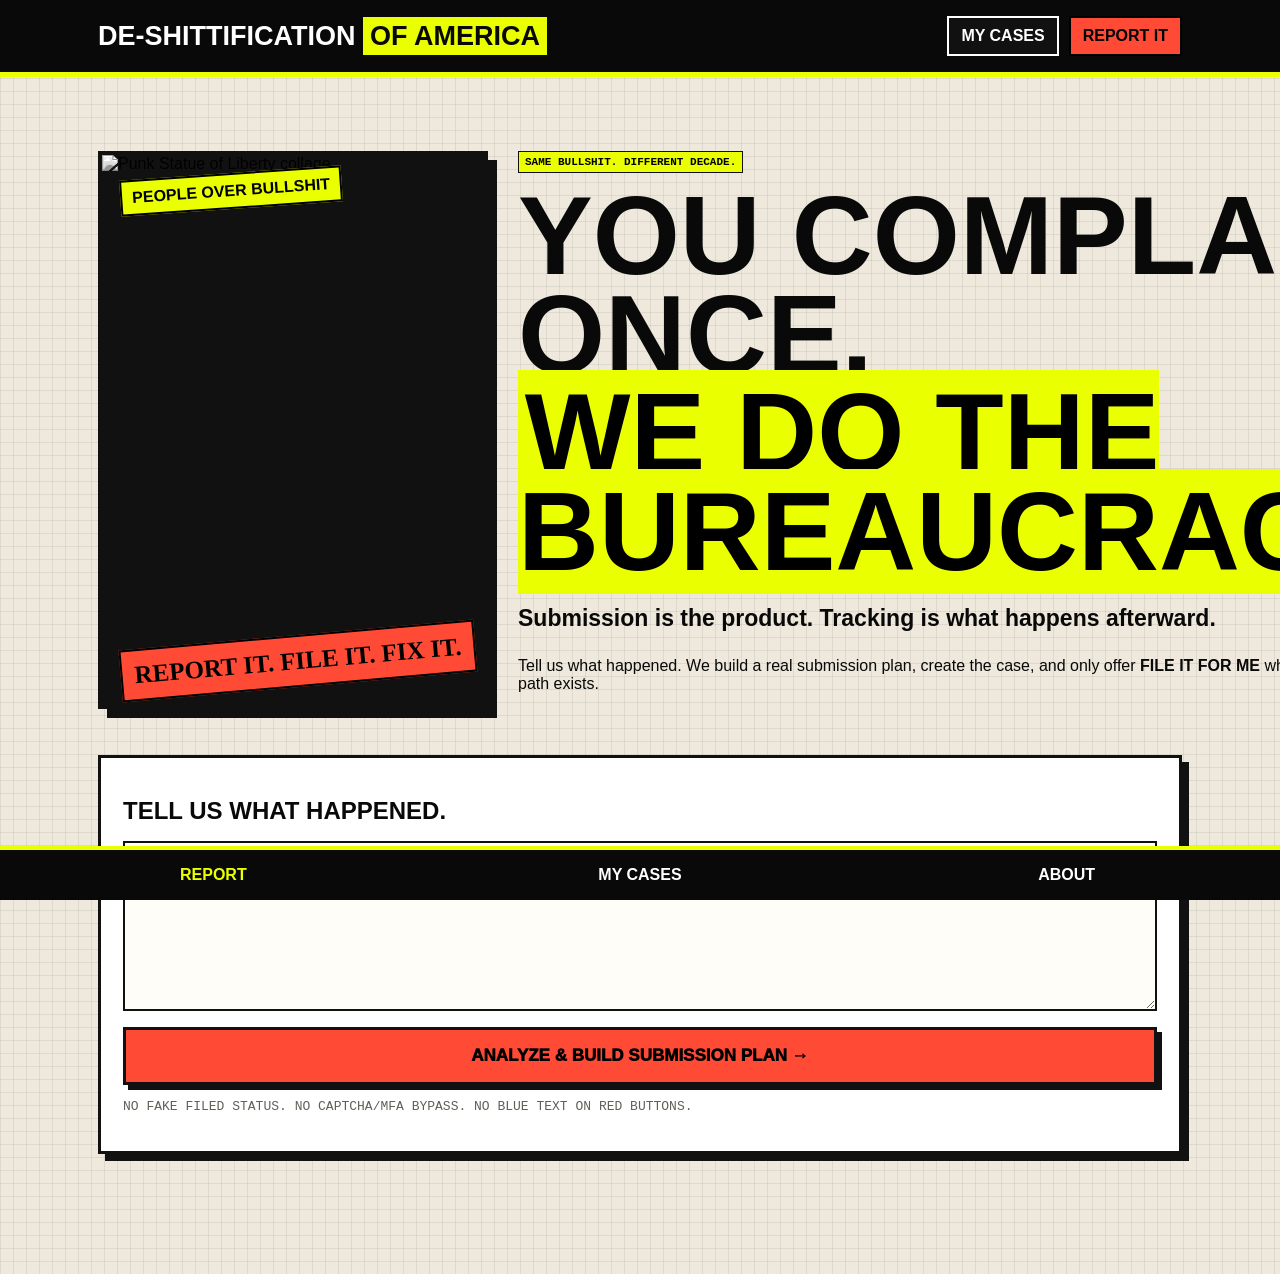
==== commit 002e9e76: "Fix all buttons and improve contrast" ====
--- a/index.html
+++ b/index.html
@@ -1,82 +1,30 @@
-<!doctype html><html><head><meta charset="utf-8"><meta name="viewport" content="width=device-width,initial-scale=1,viewport-fit=cover"><title>De-Shittification of America</title><style>
-:root{--ink:#090909;--paper:#eee9dc;--acid:#eaff00;--red:#e55238;--grey:#8a867e}*{box-sizing:border-box}body{margin:0;background:var(--paper);color:var(--ink);font-family:Arial,Helvetica,sans-serif;background-image:linear-gradient(#0000000b 1px,transparent 1px),linear-gradient(90deg,#0000000b 1px,transparent 1px);background-size:13px 13px}.shell{max-width:820px;margin:auto;padding:0 18px 120px}header{position:sticky;top:0;z-index:30;background:#090909;color:white;border-bottom:5px solid var(--acid)}.head{max-width:900px;margin:auto;padding:18px;display:flex;align-items:center;gap:12px}.logo{font:900 25px Impact,'Arial Black';letter-spacing:.2px}.logo span{background:var(--acid);color:#090909;padding:5px 8px}.caseNav{margin-left:auto;font:900 12px 'Courier New';color:white;background:none;border:0}.screen{display:none;padding-top:32px}.screen.on{display:block}.tape{display:inline-block;background:#111;color:#fff;padding:7px 10px;font:900 12px 'Courier New';letter-spacing:.15em;transform:rotate(-1deg)}h1,h2{font-family:Impact,'Arial Black',sans-serif;text-transform:uppercase;line-height:.88;margin:18px 0}h1{font-size:clamp(58px,15vw,92px)}h2{font-size:46px}.hi{background:var(--acid);padding:0 .06em}.lead{font-size:21px;font-weight:800;line-height:1.3}.sheet{background:#fff;border:2px solid #111;padding:20px;margin:20px 0;box-shadow:7px 7px 0 #111}.story{width:100%;min-height:170px;border:2px solid #111;padding:16px;font:17px Arial;background:#fffdf8}.btn{display:block;width:100%;border:2px solid #111;border-radius:0;padding:17px;margin:13px 0;background:#fff;font-weight:950;font-size:17px;box-shadow:5px 5px 0 #111}.btn.red{background:var(--red)}.btn.acid{background:var(--acid)}.btn.black{background:#111;color:#fff;box-shadow:5px 5px 0 var(--acid)}.micro{font:13px/1.45 'Courier New';color:#625f58}.progress{display:flex;gap:5px;margin:12px 0 25px}.progress i{height:8px;flex:1;border:1px solid #111;background:#fff}.progress i.on{background:#111}.step{font:900 13px 'Courier New';letter-spacing:.15em}.choices{display:flex;flex-wrap:wrap;gap:9px;margin:18px 0}.choice{border:2px solid #111;background:#fff;padding:12px 14px;font-weight:900;box-shadow:3px 3px 0 #111}.choice.sel{background:var(--acid);transform:translate(2px,2px);box-shadow:1px 1px 0 #111}.field{width:100%;border:2px solid #111;padding:15px;font-size:17px;background:#fffdf8}.label{font:900 12px 'Courier New';letter-spacing:.1em}.memo{font-family:'Courier New',monospace;background:#fff;border:2px solid #111;padding:18px}.memo .bar{background:#111;color:#fff;display:inline-block;padding:5px 8px;font-weight:900}.memo p{line-height:1.5}.route{border-top:2px solid #111;padding:14px 0}.route:first-of-type{border-top:0}.badge{display:inline-block;background:var(--acid);border:1px solid #111;padding:4px 6px;font:900 11px 'Courier New'}.agent{background:#111;color:#fff;padding:20px;margin:22px 0;box-shadow:7px 7px 0 var(--acid)}.agent h2{font-size:40px}.pipeline{background:#fff;color:#111;border:2px solid #111}.pipe{display:grid;grid-template-columns:38px 1fr;gap:12px;padding:15px;border-bottom:2px solid #111}.pipe:last-child{border-bottom:0}.dot{width:25px;height:25px;border:2px solid #111;background:#fff}.dot.done{background:var(--acid)}.dot.run{background:#111}.console{background:#0b0b0b;color:#eaff00;border:2px solid #111;padding:16px;font:13px/1.55 'Courier New';min-height:180px;white-space:pre-wrap}.human{background:#fff;border:4px dashed #111;padding:20px;margin:18px 0}.human strong{font:30px Impact,'Arial Black'}.case{background:#fff;border:2px solid #111;padding:16px;margin:15px 0}.status{background:var(--acid);padding:5px 7px;font:900 11px 'Courier New'}.bottom{position:fixed;bottom:0;left:0;right:0;background:#090909;border-top:4px solid var(--acid);display:grid;grid-template-columns:repeat(3,1fr);z-index:40;padding-bottom:env(safe-area-inset-bottom)}.bottom button{background:none;border:0;color:#aaa;padding:16px 4px;font-weight:900}.bottom button.on{color:var(--acid)}.stamp{display:inline-block;border:4px solid var(--red);color:var(--red);font:28px Impact;padding:5px 9px;transform:rotate(-3deg)}@media(min-width:700px){.shell{padding-top:15px}.choices{gap:12px}}
-</style></head><body><header><div class="head"><div class="logo">DE-SHITTIFICATION <span>OF AMERICA</span></div><button class="caseNav" onclick="show('cases')">MY CASES</button></div></header><main class="shell">
-<section id="home" class="screen on"><span class="tape">SAME BULLSHIT. DIFFERENT DECADE.</span><h1>TELL US <span class="hi">ONCE.</span></h1><p class="lead">You describe the problem. We build the case, identify who actually handles it, and take the filing as far as the agency allows.</p><div class="sheet"><label class="label">WHAT HAPPENED?</label><textarea id="story" class="story" placeholder="Talk like a person. Don't worry about agencies, laws, or forms."></textarea><button class="btn red" onclick="start()">HANDLE THIS SHIT →</button><p class="micro">NO PHONE TREE. NO RE-TYPING THE SAME STORY. YOU APPROVE THE FACTS BEFORE ANY EXTERNAL ACTION.</p></div></section>
-<section id="wizard" class="screen"><div id="prog" class="progress"></div><div id="stepno" class="step"></div><h2 id="question"></h2><div id="body"></div><button class="btn red" onclick="next()" id="nextBtn">CONTINUE →</button><button class="btn" onclick="back()">BACK</button></section>
-<section id="review" class="screen"><span class="tape">CASE FILE / REVIEW</span><h2>WE TURNED THE RANT INTO A CASE.</h2><div class="sheet" id="routes"></div><div class="memo" id="memo"></div><button class="btn" onclick="editCase()">CHANGE SOMETHING</button><button class="btn black" onclick="authorize()">YES. HANDLE THE BUREAUCRACY →</button><p class="micro">Your authorization applies to this complaint package. We never label an agency submission “filed” without evidence of acceptance.</p></section>
-<section id="agent" class="screen"><span class="tape">FILING AGENT</span><h2>YOU'RE DONE TYPING.</h2><div class="agent"><div class="step">CASE <span id="caseid"></span></div><h2 id="agentTitle">WORKING THE CASE.</h2><div class="console" id="console"></div></div><div class="pipeline"><div class="pipe"><i class="dot done"></i><div><b>Complaint prepared</b><div class="micro">Facts organized into regulator-ready language.</div></div></div><div class="pipe"><i class="dot done"></i><div><b>Jurisdiction matched</b><div class="micro">Primary and secondary authorities selected.</div></div></div><div class="pipe"><i class="dot run" id="submitdot"></i><div><b>Agency filing</b><div class="micro" id="submitstate">Checking the filing method.</div></div></div><div class="pipe"><i class="dot"></i><div><b>Confirmation capture</b><div class="micro">Case number / acknowledgement becomes part of your case.</div></div></div><div class="pipe"><i class="dot"></i><div><b>Follow-up</b><div class="micro">Track response and next action.</div></div></div></div><div id="human"></div><button class="btn acid" onclick="saveCase()">SAVE CASE</button></section>
-<section id="cases" class="screen"><span class="tape">ACCOUNTABILITY LOG</span><h2>MY CASES</h2><div id="caseList"></div></section>
-<section id="about" class="screen"><span class="tape">WHY THIS EXISTS</span><h2>REMEMBER WHEN SHIT USED TO WORK?</h2><div class="sheet"><p class="lead">We do.</p><p>This isn't Yelp. The product is the filing agent: tell it once, approve the facts once, and let it carry the bureaucracy until an agency forces a human-only step.</p><p><b>The front end has an attitude. The evidence doesn't.</b></p></div></section>
-</main><nav class="bottom"><button onclick="show('home')">REPORT</button><button onclick="show('cases')">MY CASES</button><button onclick="show('about')">ABOUT</button></nav><script>
-const $=x=>document.getElementById(x);let d={story:'',where:'',whoTypes:[],whoName:'',issues:[],impact:[],tried:[],evidence:[],outcomes:[],other:''},step=0,analysis=null,id='';
-const steps=[
-{q:'Where did it happen?',k:'where',text:true,ph:'City, state, ZIP — e.g. Northridge, CA 91343'},
-{q:'Who was responsible?',k:'whoTypes',choices:['LANDLORD','PROPERTY MANAGER','HOSPITAL','NURSING HOME','DOCTOR / PROVIDER','EMPLOYER','INSURANCE COMPANY','CONTRACTOR','BUSINESS','GOVERNMENT AGENCY','MANUFACTURER','LICENSED PROFESSIONAL','NOT SURE'],name:true},
-{q:'What was wrong?',k:'issues',choices:['UNSAFE','BROKEN / NOT WORKING','BILLING / MONEY','IGNORED / NO RESPONSE','DELAYED','POOR QUALITY','DISCRIMINATION','PROFESSIONAL MISCONDUCT','FRAUD / DECEPTION','FAILED SERVICE','RETALIATION','OTHER']},
-{q:'What did it cause?',k:'impact',choices:['SAFETY RISK','FINANCIAL LOSS','HEALTH IMPACT','ACCESS PROBLEM','MISSED WORK','PROPERTY DAMAGE','EMOTIONAL DISTRESS','NO DIRECT HARM YET','OTHER']},
-{q:'What have you already tried?',k:'tried',choices:['CALLED','EMAILED','SPOKE TO MANAGER','FILED INTERNAL COMPLAINT','REQUESTED REFUND','REQUESTED REPAIR','CONTACTED INSURANCE','CONTACTED GOVERNMENT','NOTHING YET','OTHER']},
-{q:'What proof do you have?',k:'evidence',choices:['PHOTOS','VIDEO','EMAILS','TEXTS','RECEIPTS','BILLS','CONTRACT','MEDICAL RECORDS','LETTERS / NOTICES','WITNESSES','NONE YET','OTHER']},
-{q:'What do you want done?',k:'outcomes',choices:['INSPECTION','REPAIR / CORRECTION','REFUND','REIMBURSEMENT','INVESTIGATION','WRITTEN RESPONSE','DISCIPLINE / ENFORCEMENT','STOP THE CONDUCT','RECORD CORRECTION','OTHER']}
-];
-function show(x){document.querySelectorAll('.screen').forEach(s=>s.classList.remove('on'));$(x).classList.add('on');document.querySelectorAll('.bottom button').forEach(b=>b.classList.toggle('on',b.textContent.replace(' ','').toLowerCase().includes(x.replace('home','report').replace('cases','mycases'))));scrollTo(0,0);if(x==='cases')renderCases()}
-function start(){if(!$('story').value.trim())return alert('Tell us what happened first.');d.story=$('story').value.trim();step=0;render();show('wizard')}
-function render(){let s=steps[step];$('stepno').textContent=`STEP ${step+1} / ${steps.length}`;$('question').textContent=s.q;$('prog').innerHTML=steps.map((_,i)=>`<i class="${i<=step?'on':''}"></i>`).join('');if(s.text){$('body').innerHTML=`<input id="textval" class="field" placeholder="${s.ph}" value="${d[s.k]||''}">`}else{let sel=new Set(d[s.k]||[]);$('body').innerHTML=`<div class="choices">${s.choices.map(c=>`<button class="choice ${sel.has(c)?'sel':''}" data-v="${c}" onclick="this.classList.toggle('sel')">${c}</button>`).join('')}</div>${s.name?'<label class="label">NAME(S) — IF YOU KNOW THEM</label><input id="whoName" class="field" placeholder="Type the actual business, facility, person, agency..." value="'+d.whoName+'">':''}<div style="margin-top:18px"><label class="label">ADD ANYTHING WE MISSED — OPTIONAL</label><input id="extra" class="field" placeholder="Free type here"></div>`}$('nextBtn').textContent=step===steps.length-1?'BUILD THE CASE →':'CONTINUE →'}
-function next(){let s=steps[step];if(s.text){let v=$('textval').value.trim();if(!v)return alert('Add the location.');d[s.k]=v}else{let a=[...document.querySelectorAll('.choice.sel')].map(x=>x.dataset.v),e=$('extra').value.trim();if(e)a.push(e);if(!a.length)return alert('Pick at least one or type your own.');d[s.k]=a;if(s.name)d.whoName=$('whoName').value.trim()}if(step<steps.length-1){step++;render()}else build()}
-function back(){if(step){step--;render()}else show('home')}
-function cat(){let t=[d.story,d.whoTypes.join(' '),d.issues.join(' ')].join(' ').toLowerCase();if(/hospital|nursing home|doctor|provider|medical|patient|health/.test(t))return['HEALTHCARE',['State health department / facility regulator','Professional licensing board','Federal health oversight']];if(/landlord|property|housing|rent|tenant|apartment|mold|elevator/.test(t))return['HOUSING',['Local housing / code authority','State housing / consumer authority','HUD / fair-housing authority']];if(/employer|work|wage|osha|retaliation/.test(t))return['WORKPLACE',['State labor agency','OSHA / state safety program','Civil-rights / employment authority']];if(/insurance|bank|credit|loan|mortgage|debt/.test(t))return['FINANCIAL',['CFPB / financial regulator','State financial regulator','Consumer-protection authority']];return['CONSUMER',['State consumer-protection authority','Licensing / trade regulator','Federal consumer authority']];}
-async function build(){
-  let [category,auth]=cat(),who=d.whoName||d.whoTypes.join(', ');
-  analysis={category,auth,who,routes:[]};
-  $('routes').innerHTML=`<span class="stamp">CHECKING ROUTES</span><h3>VERIFYING CURRENT OFFICIAL FILING PATHS…</h3><p class="micro">We test the official destination before we show it. Dead routes are suppressed.</p>`;
-  $('memo').innerHTML=`<span class="bar">COMPLAINT MEMORANDUM</span><p><b>SUBJECT:</b> ${who}</p><p><b>LOCATION:</b> ${d.where}</p><p><b>ALLEGATION:</b> ${d.story}</p><p><b>ISSUES REPORTED:</b> ${d.issues.join('; ')}.</p><p><b>REPORTED IMPACT:</b> ${d.impact.join('; ')}.</p><p><b>PRIOR RESOLUTION ATTEMPTS:</b> ${d.tried.join('; ')}.</p><p><b>SUPPORTING EVIDENCE:</b> ${d.evidence.join('; ')}.</p><p><b>REQUESTED ACTION:</b> ${d.outcomes.join('; ')}.</p><p class="micro">Prepared from the complainant's account. This document does not represent a finding that a violation occurred.</p>`;
-  show('review');
-  try{
-    const r=await fetch('/api/routes',{method:'POST',headers:{'content-type':'application/json'},body:JSON.stringify({...d,category})});
-    const j=await r.json();
-    analysis.routes=j.routes||[];
-    if(analysis.routes.length){
-      $('routes').innerHTML=`<span class="stamp">${category}</span><h3>VERIFIED CURRENT FILING PATHS</h3>`+analysis.routes.map((a,i)=>`<div class="route"><span class="badge">${i?'SECONDARY':'PRIMARY'} / VERIFIED</span><br><b>${a.agency}</b><div class="micro">${a.reason||''}</div><div class="micro">Checked ${new Date(a.checkedAt).toLocaleTimeString()}</div></div>`).join('');
-    }else{
-      $('routes').innerHTML=`<span class="stamp">ROUTE HOLD</span><h3>NO VERIFIED LIVE ROUTE FOUND</h3><p class="micro">We are not sending you to an unverified page. This route needs review before external filing.</p>`;
-    }
-  }catch(e){
-    $('routes').innerHTML=`<span class="stamp">ROUTE CHECK FAILED</span><p class="micro">We could not verify a live official filing path. External filing is blocked rather than guessing.</p>`;
-  }
-}
-function editCase(){step=0;render();show('wizard')}
-function authorize(){id='DSA-'+Date.now().toString().slice(-8);$('caseid').textContent=id;show('agent');runAgent()}
-function log(s){$('console').textContent+=s+'\n';$('console').scrollTop=$('console').scrollHeight}
-async function runAgent(){
-  const primary=(analysis?.routes||[])[0];
-  $('console').textContent='';
-  log('[01] Complaint package locked.');
-  log('[02] Jurisdiction: '+d.where+'.');
-  log('[03] Issue class: '+(analysis?.category||'UNKNOWN')+'.');
-  if(!primary){
-    log('[04] No verified official route is currently available.');
-    log('[05] STOPPED — refusing to guess or send you to a dead page.');
-    $('submitstate').textContent='No verified route available. Filing is paused for route review.';
-    $('human').innerHTML=`<div class="human"><span class="tape">ROUTE REVIEW</span><strong>WE STOPPED BEFORE A BAD HANDOFF.</strong><p>No live official filing path passed the health check. This case is saved without sending you to a dead or unverified page.</p></div>`;
-    return;
-  }
-  log('[04] Verified route: '+primary.agency+'.');
-  log('[05] Live official destination passed health check.');
-  log('[06] Checking available submission mode.');
-  try{
-    const complaint=$('memo').innerText;
-    const r=await fetch('/api/submit',{method:'POST',headers:{'content-type':'application/json'},body:JSON.stringify({caseId:id,route:primary,complaint})});
-    const j=await r.json();
-    log('[07] '+j.message);
-    $('submitstate').textContent=j.state==='authentication_required'?'Human authentication required by agency.':'Verified official form requires final agency step.';
-    const mail=primary.email?`<a class="btn" href="mailto:${primary.email}?subject=${encodeURIComponent('Complaint '+id+' — '+(analysis?.who||''))}&body=${encodeURIComponent(complaint)}">OPEN PREFILLED EMAIL →</a>`:'';
-    $('human').innerHTML=`<div class="human"><span class="tape">NEXT REQUIRED STEP</span><strong>${j.state==='authentication_required'?'SIGN IN / VERIFY ONCE':'OPEN THE VERIFIED OFFICIAL FORM'}</strong><p>${j.message}</p><button class="btn acid" id="officialBtn">CONTINUE TO ${primary.agency.toUpperCase()} →</button>${mail}<p class="micro">The destination was health-checked immediately before this handoff. If it stops resolving later, the route is removed from live use until repaired.</p></div>`;
-    $('officialBtn').onclick=async()=>{try{await navigator.clipboard.writeText(complaint)}catch(e){};window.open(primary.url,'_blank','noopener')};
-  }catch(e){
-    log('[07] Submission handoff failed.');
-    $('submitstate').textContent='Filing handoff failed safely.';
-    $('human').innerHTML=`<div class="human"><strong>WE STOPPED.</strong><p>The filing handoff failed. We did not mark the case filed and did not send you to an unverified page.</p></div>`;
-  }
-}
-function saveCase(){let a=JSON.parse(localStorage.getItem('dsa_cases_v5')||'[]');a.unshift({id:id||'DSA-'+Date.now().toString().slice(-8),who:analysis?.who||'',where:d.where,category:analysis?.category||'',status:'PREPARED — CONNECTOR REQUIRED',date:new Date().toLocaleDateString()});localStorage.setItem('dsa_cases_v5',JSON.stringify(a));show('cases')}
-function renderCases(){let a=JSON.parse(localStorage.getItem('dsa_cases_v5')||'[]');$('caseList').innerHTML=a.length?a.map(c=>`<div class="case"><span class="status">${c.status}</span><h3>${c.who||c.category}</h3><div class="micro">${c.id} / ${c.where} / ${c.date}</div></div>`).join(''):'<div class="sheet"><b>NO CASES YET.</b></div>'}
+<!doctype html><html lang="en"><head><meta charset="utf-8"><meta name="viewport" content="width=device-width,initial-scale=1,viewport-fit=cover"><title>De-Shittification of America</title><style>
+:root{--ink:#090909;--paper:#eee9dc;--acid:#eaff00;--red:#ff4b36;--white:#fff;--muted:#625f58}*{box-sizing:border-box}html{scroll-behavior:smooth}body{margin:0;background:var(--paper);color:var(--ink);font-family:Arial,Helvetica,sans-serif;background-image:linear-gradient(#0001 1px,transparent 1px),linear-gradient(90deg,#0001 1px,transparent 1px);background-size:13px 13px}button,a,input,textarea{font:inherit}button,a{-webkit-tap-highlight-color:transparent}button{cursor:pointer}.wrap{max-width:1120px;margin:auto;padding:0 18px}header{position:sticky;top:0;z-index:30;background:#090909;color:#fff;border-bottom:5px solid var(--acid)}.head{min-height:72px;display:flex;align-items:center;gap:14px}.logo{font:900 27px Impact,'Arial Black',sans-serif}.logo b{background:var(--acid);color:#090909;padding:4px 7px}.nav{margin-left:auto;display:flex;gap:10px}.nav button{background:#111;color:#fff;border:2px solid #fff;padding:9px 12px;font-weight:900}.nav button.primary{background:var(--red);color:#000;border-color:#000}.hero{display:grid;grid-template-columns:390px 1fr;gap:30px;padding:42px 0 26px}.art{min-height:540px;border:4px solid #111;box-shadow:9px 9px #111;background:#111;position:relative;overflow:hidden}.art img{width:100%;height:100%;object-fit:cover;display:block;filter:grayscale(1) contrast(1.08)}.tape{position:absolute;left:18px;top:18px;background:var(--acid);color:#000;padding:7px 10px;font-weight:900;transform:rotate(-4deg);border:2px solid #000}.rn{position:absolute;left:18px;bottom:18px;background:var(--red);color:#000;padding:10px 12px;font:900 25px Impact,'Arial Black';transform:rotate(-5deg);border:2px solid #000}h1,h2{font-family:Impact,'Arial Black',sans-serif;text-transform:uppercase;line-height:.88}h1{font-size:clamp(66px,9vw,112px);margin:14px 0}.hi{background:var(--acid);color:#000;padding:0 .06em}.lead{font-size:23px;font-weight:900;line-height:1.28}.card{background:#fff;border:3px solid #111;padding:22px;margin:20px 0;box-shadow:7px 7px #111}.screen{display:none;padding:32px 0 100px}.screen.on{display:block}.field,.story,textarea{width:100%;border:2px solid #111;padding:14px;background:#fffdf8;color:#111;font-size:16px}.story{min-height:170px}.btn{display:block;width:100%;border:3px solid #111;padding:16px 18px;margin:12px 0;font-weight:950;font-size:17px;box-shadow:5px 5px #111;text-decoration:none!important;text-align:center}.btn.red,.btn.red:visited,.btn.red:hover,.btn.red:active{background:var(--red)!important;color:#000!important}.btn.acid,.btn.acid:visited,.btn.acid:hover,.btn.acid:active{background:var(--acid)!important;color:#000!important}.btn.black,.btn.black:visited,.btn.black:hover,.btn.black:active{background:#111!important;color:#fff!important;box-shadow:5px 5px var(--acid)}.btn.white{background:#fff!important;color:#000!important}.btn:disabled{opacity:.45;cursor:not-allowed;box-shadow:none}.micro{font:13px/1.45 'Courier New',monospace;color:var(--muted)}.badge{display:inline-block;background:var(--acid);color:#000;border:1px solid #111;padding:4px 6px;font:900 11px 'Courier New'}.progress{display:flex;gap:5px;margin:12px 0 25px}.progress i{height:8px;flex:1;border:1px solid #111;background:#fff}.progress i.on{background:#111}.choices{display:flex;flex-wrap:wrap;gap:9px;margin:18px 0}.choice{border:2px solid #111;background:#fff;color:#000;padding:12px 14px;font-weight:900;box-shadow:3px 3px #111}.choice.sel{background:var(--acid);transform:translate(2px,2px);box-shadow:1px 1px #111}.label{font:900 12px 'Courier New';letter-spacing:.1em}.route{border-top:2px solid #111;padding:14px 0}.route:first-child{border-top:0}.route .mode{display:inline-block;margin-top:6px;padding:4px 7px;font:900 11px 'Courier New';background:#ddd}.route .mode.auto{background:var(--acid)}.memo{font-family:'Courier New';line-height:1.5}.warn{border:4px solid var(--red);padding:16px;background:#fff}.console{background:#0b0b0b;color:var(--acid);padding:15px;font:13px/1.5 'Courier New';white-space:pre-wrap}.case{background:#fff;border:2px solid #111;padding:16px;margin:13px 0}.bottom{position:fixed;bottom:0;left:0;right:0;background:#090909;border-top:4px solid var(--acid);display:grid;grid-template-columns:repeat(3,1fr);z-index:40;padding-bottom:env(safe-area-inset-bottom)}.bottom button{background:#090909;color:#fff;border:0;padding:16px 4px;font-weight:900}.bottom button.active{color:var(--acid)}.status{background:var(--acid);color:#000;padding:5px 7px;font:900 11px 'Courier New'}.human{background:#fff;border:4px dashed #111;padding:20px;margin:18px 0}.human strong{display:block;font:30px Impact,'Arial Black';margin-bottom:8px}.row{display:grid;grid-template-columns:1fr 1fr;gap:12px}.error{color:#8b1400;font-weight:900}@media(max-width:800px){.hero{grid-template-columns:1fr}.art{min-height:430px}.nav button:not(.primary){display:none}h1{font-size:66px}.row{grid-template-columns:1fr}.logo{font-size:22px}}
+</style></head><body>
+<header><div class="wrap head"><div class="logo">DE-SHITTIFICATION <b>OF AMERICA</b></div><div class="nav"><button id="navCases">MY CASES</button><button id="navReport" class="primary">REPORT IT</button></div></div></header>
+<main class="wrap">
+<section id="home" class="screen on"><div class="hero"><div class="art"><img src="https://pbesndmimhujqivviqpw.supabase.co/functions/v1/dsa-art" alt="Punk Statue of Liberty collage"><div class="tape">PEOPLE OVER BULLSHIT</div><div class="rn">REPORT IT. FILE IT. FIX IT.</div></div><div><span class="badge">SAME BULLSHIT. DIFFERENT DECADE.</span><h1>YOU COMPLAIN ONCE.<br><span class="hi">WE DO THE BUREAUCRACY.</span></h1><p class="lead">Submission is the product. Tracking is what happens afterward.</p><p>Tell us what happened. We build a real submission plan, create the case, and only offer <b>FILE IT FOR ME</b> when a verified filing path exists.</p></div></div><div class="card"><h2>TELL US WHAT HAPPENED.</h2><textarea id="story" class="story" placeholder="Talk like a person. What happened?"></textarea><button id="startBtn" class="btn red" type="button">ANALYZE & BUILD SUBMISSION PLAN →</button><p class="micro">NO FAKE FILED STATUS. NO CAPTCHA/MFA BYPASS. NO BLUE TEXT ON RED BUTTONS.</p></div></section>
+<section id="wizard" class="screen"><div id="prog" class="progress"></div><span id="stepno" class="badge"></span><h2 id="question"></h2><div id="wizardBody"></div><button id="nextBtn" class="btn red" type="button">CONTINUE →</button><button id="backBtn" class="btn white" type="button">BACK</button></section>
+<section id="review" class="screen"><span class="badge">SUBMISSION PLAN</span><h2>WHO MAY BE RESPONSIBLE.</h2><div id="routes" class="card"></div><div id="memo" class="card memo"></div><button id="editBtn" class="btn white" type="button">CHANGE SOMETHING</button><button id="authorizeBtn" class="btn black" type="button" disabled>BUILDING CASE…</button><p class="micro">The filing button unlocks only when the backend reports a verified automatable route.</p></section>
+<section id="agent" class="screen"><span class="badge">FILING AGENT</span><h2>NO FAKE HANDOFFS.</h2><div class="card"><b>CASE <span id="caseid"></span></b><div id="console" class="console"></div></div><div id="human"></div></section>
+<section id="cases" class="screen"><span class="badge">ACCOUNTABILITY LOG</span><h2>MY CASES</h2><div id="caseList"></div></section>
+<section id="about" class="screen"><span class="badge">WHY THIS EXISTS</span><h2>REMEMBER WHEN SHIT USED TO WORK?</h2><div class="card"><p class="lead">The front end has an attitude. The evidence doesn't.</p><p>This isn't Yelp. It's an accountability front door built around one promise: you should not have to understand the bureaucracy to use it.</p></div></section>
+</main><nav class="bottom"><button id="tabReport">REPORT</button><button id="tabCases">MY CASES</button><button id="tabAbout">ABOUT</button></nav>
+<script>
+(()=>{
+const $=id=>document.getElementById(id);const API='https://pbesndmimhujqivviqpw.supabase.co/functions/v1/case-agent';let d={story:'',where:'',who:[],name:'',issues:[],impact:[],tried:[],evidence:[],outcomes:[]},step=0,analysis=null,caseId='';
+const steps=[['Where did it happen?','where',null],['Who was responsible?','who',['LANDLORD','PROPERTY MANAGER','HOSPITAL','NURSING HOME','DOCTOR / PROVIDER','EMPLOYER','INSURANCE COMPANY','CONTRACTOR','BUSINESS','GOVERNMENT AGENCY','NOT SURE']],['What was wrong?','issues',['UNSAFE','BROKEN / NOT WORKING','BILLING / MONEY','IGNORED / NO RESPONSE','DELAYED','POOR QUALITY','DISCRIMINATION','MISCONDUCT','FRAUD / DECEPTION','FAILED SERVICE','RETALIATION','OTHER']],['What did it cause?','impact',['SAFETY RISK','FINANCIAL LOSS','HEALTH IMPACT','ACCESS PROBLEM','MISSED WORK','PROPERTY DAMAGE','EMOTIONAL DISTRESS','NO DIRECT HARM YET']],['What have you already tried?','tried',['CALLED','EMAILED','SPOKE TO MANAGER','FILED INTERNAL COMPLAINT','REQUESTED REFUND','REQUESTED REPAIR','CONTACTED GOVERNMENT','NOTHING YET']],['What proof do you have?','evidence',['PHOTOS','VIDEO','EMAILS','TEXTS','RECEIPTS','BILLS','CONTRACT','MEDICAL RECORDS','LETTERS / NOTICES','WITNESSES','NONE YET']],['What do you want done?','outcomes',['INSPECTION','REPAIR / CORRECTION','REFUND','REIMBURSEMENT','INVESTIGATION','WRITTEN RESPONSE','DISCIPLINE / ENFORCEMENT','STOP THE CONDUCT','RECORD CORRECTION']]];
+function show(id){document.querySelectorAll('.screen').forEach(s=>s.classList.remove('on'));$(id).classList.add('on');['tabReport','tabCases','tabAbout'].forEach(x=>$(x).classList.remove('active'));if(id==='home')$('tabReport').classList.add('active');if(id==='cases')$('tabCases').classList.add('active');if(id==='about')$('tabAbout').classList.add('active');if(id==='cases')renderCases();window.scrollTo({top:0,behavior:'smooth'})}
+function start(){let v=$('story').value.trim();if(!v)return alert('Tell us what happened first.');d.story=v;step=0;renderStep();show('wizard')}
+function renderStep(){let s=steps[step];$('stepno').textContent='STEP '+(step+1)+' / '+steps.length;$('question').textContent=s[0];$('prog').innerHTML=steps.map((_,i)=>'<i class="'+(i<=step?'on':'')+'"></i>').join('');if(!s[2]){$('wizardBody').innerHTML='<input id="textval" class="field" placeholder="City, state, ZIP">'}else{$('wizardBody').innerHTML='<div class="choices">'+s[2].map(v=>'<button type="button" class="choice" data-v="'+v+'">'+v+'</button>').join('')+'</div>'+(s[1]==='who'?'<label class="label">ACTUAL NAME — OPTIONAL</label><input id="whoName" class="field" placeholder="Business, facility, person, agency...">':'');document.querySelectorAll('.choice').forEach(b=>b.addEventListener('click',()=>b.classList.toggle('sel')))}$('nextBtn').textContent=step===steps.length-1?'BUILD THE SUBMISSION PLAN →':'CONTINUE →'}
+function next(){let s=steps[step];if(!s[2]){let v=$('textval').value.trim();if(!v)return alert('Add the location.');d.where=v}else{let a=[...document.querySelectorAll('.choice.sel')].map(e=>e.dataset.v);if(!a.length)return alert('Pick at least one.');d[s[1]]=a;if(s[1]==='who')d.name=$('whoName').value.trim()}if(step<steps.length-1){step++;renderStep()}else buildCase()}
+function back(){if(step>0){step--;renderStep()}else show('home')}
+async function call(payload){let r=await fetch(API,{method:'POST',headers:{'content-type':'application/json'},body:JSON.stringify(payload)});let j=await r.json().catch(()=>({error:'Invalid server response'}));if(!r.ok)throw Error(j.error||'Case engine unavailable');return j}
+function refs(){return JSON.parse(localStorage.getItem('dsa_case_index')||'[]')}function saveRef(ref){let a=refs().filter(x=>x.case_number!==ref.case_number);a.unshift(ref);localStorage.setItem('dsa_case_index',JSON.stringify(a.slice(0,50)))}
+function memoHtml(){let who=d.name||d.who.join(', ');return '<b>FACTUAL COMPLAINT MEMORANDUM</b><p><b>SUBJECT:</b> '+who+'</p><p><b>LOCATION:</b> '+d.where+'</p><p><b>ALLEGATION:</b> '+d.story+'</p><p><b>ISSUES:</b> '+d.issues.join('; ')+'</p><p><b>IMPACT:</b> '+d.impact.join('; ')+'</p><p><b>PRIOR ATTEMPTS:</b> '+d.tried.join('; ')+'</p><p><b>EVIDENCE:</b> '+d.evidence.join('; ')+'</p><p><b>REQUESTED ACTION:</b> '+d.outcomes.join('; ')+'</p><p class="micro">Prepared from the complainant account; not a finding that a violation occurred.</p>'}
+async function buildCase(){let who=d.name||d.who.join(', ');$('memo').innerHTML=memoHtml();$('routes').innerHTML='<b>BUILDING REAL CASE…</b>';$('authorizeBtn').disabled=true;$('authorizeBtn').textContent='BUILDING CASE…';show('review');try{let j=await call({action:'create_case',original_story:d.story,location_text:d.where,subject_name:who,subject_types:d.who,problem_types:d.issues,impacts:d.impact,prior_actions:d.tried,evidence_types:d.evidence,desired_outcomes:d.outcomes});caseId=j.case.case_number;analysis={token:j.guest_token,routes:j.routes||[],who};saveRef({case_number:caseId,guest_token:j.guest_token,who,where:d.where});let autos=analysis.routes.filter(r=>r.supports_direct_automation);$('routes').innerHTML='<span class="badge">'+caseId+'</span><h3>'+analysis.routes.length+' AUTHORITY ROUTE'+(analysis.routes.length===1?'':'S')+' IDENTIFIED</h3>'+analysis.routes.map((r,i)=>'<div class="route"><b>'+r.agency_name+'</b><div class="mode '+(r.supports_direct_automation?'auto':'')+'">'+(r.supports_direct_automation?'DIRECT ADAPTER AVAILABLE':'AUTOMATION NOT VERIFIED YET')+'</div></div>').join('');if(autos.length){$('authorizeBtn').disabled=false;$('authorizeBtn').textContent='FILE IT FOR ME →'}else{$('authorizeBtn').disabled=true;$('authorizeBtn').textContent='NO VERIFIED AUTO-FILING PATH YET'}}catch(e){$('routes').innerHTML='<div class="warn"><strong>NOTHING WAS FILED.</strong><p>'+e.message+'</p></div>';$('authorizeBtn').textContent='CASE ENGINE HOLD'}}
+async function authorize(){if(!analysis||!analysis.token||!caseId)return alert('Case is not ready yet.');$('authorizeBtn').disabled=true;$('authorizeBtn').textContent='AUTHORIZING…';$('caseid').textContent=caseId;$('console').textContent='[01] Case locked\n[02] '+caseId+'\n[03] Authorization recorded\n';show('agent');try{let j=await call({action:'authorize',case_number:caseId,guest_token:analysis.token});if(j.status==='connector_required'||j.status==='route_hold'){$('console').textContent+='[04] '+j.status.toUpperCase()+'\n';$('human').innerHTML='<div class="warn"><strong>WE STOPPED. WE DID NOT PRETEND TO FILE.</strong><p>'+j.message+'</p></div>';return}$('console').textContent+='[04] DIRECT ADAPTER: '+j.route.agency_name+'\n';$('human').innerHTML='<div class="human"><strong>DSA CAN CARRY THIS ROUTE.</strong><p>'+j.message+'</p></div>'}catch(e){$('human').innerHTML='<div class="warn"><strong>FILING STOPPED SAFELY.</strong><p>'+e.message+'</p></div>'}}
+async function renderCases(){let a=refs();if(!a.length){$('caseList').innerHTML='<div class="card"><b>NO CASES YET.</b></div>';return}$('caseList').innerHTML=a.map(x=>'<div class="case"><span class="status">SAVED</span><h3>'+x.who+'</h3><div class="micro">'+x.case_number+' / '+x.where+'</div></div>').join('')}
+$('startBtn').addEventListener('click',start);$('nextBtn').addEventListener('click',next);$('backBtn').addEventListener('click',back);$('editBtn').addEventListener('click',()=>{step=0;renderStep();show('wizard')});$('authorizeBtn').addEventListener('click',authorize);$('navCases').addEventListener('click',()=>show('cases'));$('navReport').addEventListener('click',()=>show('home'));$('tabReport').addEventListener('click',()=>show('home'));$('tabCases').addEventListener('click',()=>show('cases'));$('tabAbout').addEventListener('click',()=>show('about'));$('tabReport').classList.add('active');
+})();
 </script></body></html>
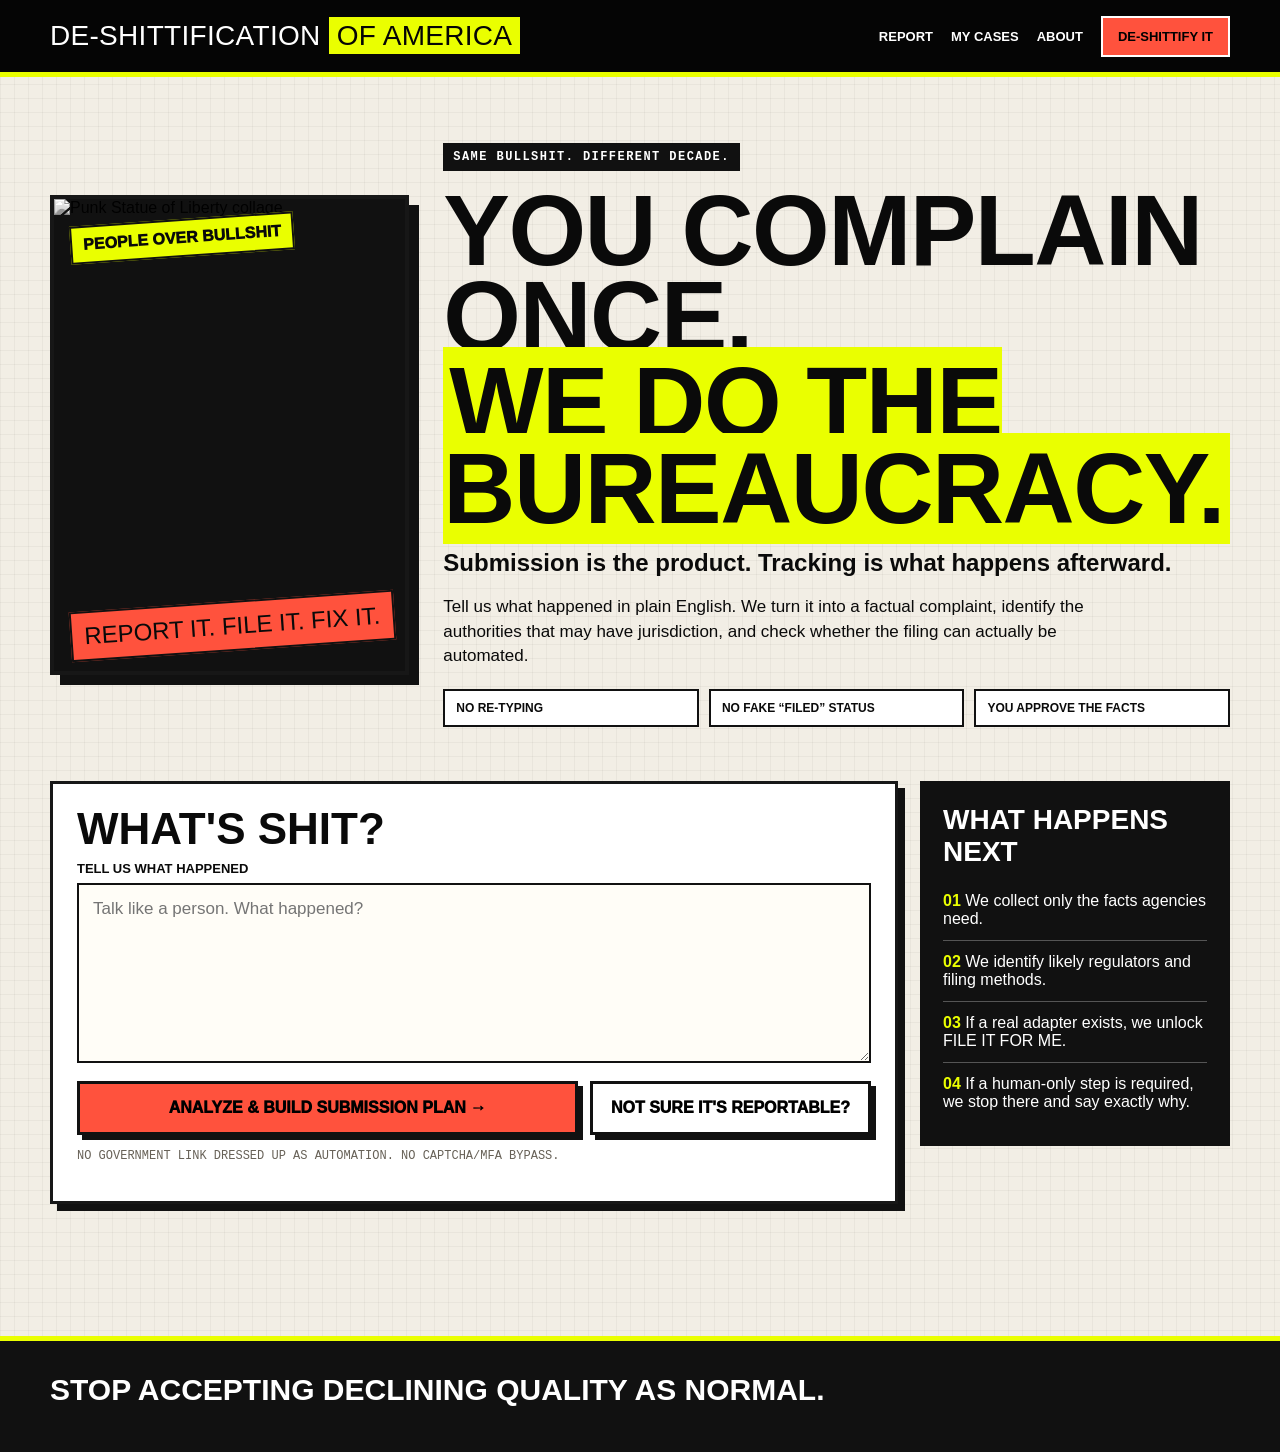
==== commit cd3b504c: "Rebuild De-Shittification with working controls and tighter UX" ====
--- a/index.html
+++ b/index.html
@@ -1,30 +1,449 @@
-<!doctype html><html lang="en"><head><meta charset="utf-8"><meta name="viewport" content="width=device-width,initial-scale=1,viewport-fit=cover"><title>De-Shittification of America</title><style>
-:root{--ink:#090909;--paper:#eee9dc;--acid:#eaff00;--red:#ff4b36;--white:#fff;--muted:#625f58}*{box-sizing:border-box}html{scroll-behavior:smooth}body{margin:0;background:var(--paper);color:var(--ink);font-family:Arial,Helvetica,sans-serif;background-image:linear-gradient(#0001 1px,transparent 1px),linear-gradient(90deg,#0001 1px,transparent 1px);background-size:13px 13px}button,a,input,textarea{font:inherit}button,a{-webkit-tap-highlight-color:transparent}button{cursor:pointer}.wrap{max-width:1120px;margin:auto;padding:0 18px}header{position:sticky;top:0;z-index:30;background:#090909;color:#fff;border-bottom:5px solid var(--acid)}.head{min-height:72px;display:flex;align-items:center;gap:14px}.logo{font:900 27px Impact,'Arial Black',sans-serif}.logo b{background:var(--acid);color:#090909;padding:4px 7px}.nav{margin-left:auto;display:flex;gap:10px}.nav button{background:#111;color:#fff;border:2px solid #fff;padding:9px 12px;font-weight:900}.nav button.primary{background:var(--red);color:#000;border-color:#000}.hero{display:grid;grid-template-columns:390px 1fr;gap:30px;padding:42px 0 26px}.art{min-height:540px;border:4px solid #111;box-shadow:9px 9px #111;background:#111;position:relative;overflow:hidden}.art img{width:100%;height:100%;object-fit:cover;display:block;filter:grayscale(1) contrast(1.08)}.tape{position:absolute;left:18px;top:18px;background:var(--acid);color:#000;padding:7px 10px;font-weight:900;transform:rotate(-4deg);border:2px solid #000}.rn{position:absolute;left:18px;bottom:18px;background:var(--red);color:#000;padding:10px 12px;font:900 25px Impact,'Arial Black';transform:rotate(-5deg);border:2px solid #000}h1,h2{font-family:Impact,'Arial Black',sans-serif;text-transform:uppercase;line-height:.88}h1{font-size:clamp(66px,9vw,112px);margin:14px 0}.hi{background:var(--acid);color:#000;padding:0 .06em}.lead{font-size:23px;font-weight:900;line-height:1.28}.card{background:#fff;border:3px solid #111;padding:22px;margin:20px 0;box-shadow:7px 7px #111}.screen{display:none;padding:32px 0 100px}.screen.on{display:block}.field,.story,textarea{width:100%;border:2px solid #111;padding:14px;background:#fffdf8;color:#111;font-size:16px}.story{min-height:170px}.btn{display:block;width:100%;border:3px solid #111;padding:16px 18px;margin:12px 0;font-weight:950;font-size:17px;box-shadow:5px 5px #111;text-decoration:none!important;text-align:center}.btn.red,.btn.red:visited,.btn.red:hover,.btn.red:active{background:var(--red)!important;color:#000!important}.btn.acid,.btn.acid:visited,.btn.acid:hover,.btn.acid:active{background:var(--acid)!important;color:#000!important}.btn.black,.btn.black:visited,.btn.black:hover,.btn.black:active{background:#111!important;color:#fff!important;box-shadow:5px 5px var(--acid)}.btn.white{background:#fff!important;color:#000!important}.btn:disabled{opacity:.45;cursor:not-allowed;box-shadow:none}.micro{font:13px/1.45 'Courier New',monospace;color:var(--muted)}.badge{display:inline-block;background:var(--acid);color:#000;border:1px solid #111;padding:4px 6px;font:900 11px 'Courier New'}.progress{display:flex;gap:5px;margin:12px 0 25px}.progress i{height:8px;flex:1;border:1px solid #111;background:#fff}.progress i.on{background:#111}.choices{display:flex;flex-wrap:wrap;gap:9px;margin:18px 0}.choice{border:2px solid #111;background:#fff;color:#000;padding:12px 14px;font-weight:900;box-shadow:3px 3px #111}.choice.sel{background:var(--acid);transform:translate(2px,2px);box-shadow:1px 1px #111}.label{font:900 12px 'Courier New';letter-spacing:.1em}.route{border-top:2px solid #111;padding:14px 0}.route:first-child{border-top:0}.route .mode{display:inline-block;margin-top:6px;padding:4px 7px;font:900 11px 'Courier New';background:#ddd}.route .mode.auto{background:var(--acid)}.memo{font-family:'Courier New';line-height:1.5}.warn{border:4px solid var(--red);padding:16px;background:#fff}.console{background:#0b0b0b;color:var(--acid);padding:15px;font:13px/1.5 'Courier New';white-space:pre-wrap}.case{background:#fff;border:2px solid #111;padding:16px;margin:13px 0}.bottom{position:fixed;bottom:0;left:0;right:0;background:#090909;border-top:4px solid var(--acid);display:grid;grid-template-columns:repeat(3,1fr);z-index:40;padding-bottom:env(safe-area-inset-bottom)}.bottom button{background:#090909;color:#fff;border:0;padding:16px 4px;font-weight:900}.bottom button.active{color:var(--acid)}.status{background:var(--acid);color:#000;padding:5px 7px;font:900 11px 'Courier New'}.human{background:#fff;border:4px dashed #111;padding:20px;margin:18px 0}.human strong{display:block;font:30px Impact,'Arial Black';margin-bottom:8px}.row{display:grid;grid-template-columns:1fr 1fr;gap:12px}.error{color:#8b1400;font-weight:900}@media(max-width:800px){.hero{grid-template-columns:1fr}.art{min-height:430px}.nav button:not(.primary){display:none}h1{font-size:66px}.row{grid-template-columns:1fr}.logo{font-size:22px}}
-</style></head><body>
-<header><div class="wrap head"><div class="logo">DE-SHITTIFICATION <b>OF AMERICA</b></div><div class="nav"><button id="navCases">MY CASES</button><button id="navReport" class="primary">REPORT IT</button></div></div></header>
-<main class="wrap">
-<section id="home" class="screen on"><div class="hero"><div class="art"><img src="https://pbesndmimhujqivviqpw.supabase.co/functions/v1/dsa-art" alt="Punk Statue of Liberty collage"><div class="tape">PEOPLE OVER BULLSHIT</div><div class="rn">REPORT IT. FILE IT. FIX IT.</div></div><div><span class="badge">SAME BULLSHIT. DIFFERENT DECADE.</span><h1>YOU COMPLAIN ONCE.<br><span class="hi">WE DO THE BUREAUCRACY.</span></h1><p class="lead">Submission is the product. Tracking is what happens afterward.</p><p>Tell us what happened. We build a real submission plan, create the case, and only offer <b>FILE IT FOR ME</b> when a verified filing path exists.</p></div></div><div class="card"><h2>TELL US WHAT HAPPENED.</h2><textarea id="story" class="story" placeholder="Talk like a person. What happened?"></textarea><button id="startBtn" class="btn red" type="button">ANALYZE & BUILD SUBMISSION PLAN →</button><p class="micro">NO FAKE FILED STATUS. NO CAPTCHA/MFA BYPASS. NO BLUE TEXT ON RED BUTTONS.</p></div></section>
-<section id="wizard" class="screen"><div id="prog" class="progress"></div><span id="stepno" class="badge"></span><h2 id="question"></h2><div id="wizardBody"></div><button id="nextBtn" class="btn red" type="button">CONTINUE →</button><button id="backBtn" class="btn white" type="button">BACK</button></section>
-<section id="review" class="screen"><span class="badge">SUBMISSION PLAN</span><h2>WHO MAY BE RESPONSIBLE.</h2><div id="routes" class="card"></div><div id="memo" class="card memo"></div><button id="editBtn" class="btn white" type="button">CHANGE SOMETHING</button><button id="authorizeBtn" class="btn black" type="button" disabled>BUILDING CASE…</button><p class="micro">The filing button unlocks only when the backend reports a verified automatable route.</p></section>
-<section id="agent" class="screen"><span class="badge">FILING AGENT</span><h2>NO FAKE HANDOFFS.</h2><div class="card"><b>CASE <span id="caseid"></span></b><div id="console" class="console"></div></div><div id="human"></div></section>
-<section id="cases" class="screen"><span class="badge">ACCOUNTABILITY LOG</span><h2>MY CASES</h2><div id="caseList"></div></section>
-<section id="about" class="screen"><span class="badge">WHY THIS EXISTS</span><h2>REMEMBER WHEN SHIT USED TO WORK?</h2><div class="card"><p class="lead">The front end has an attitude. The evidence doesn't.</p><p>This isn't Yelp. It's an accountability front door built around one promise: you should not have to understand the bureaucracy to use it.</p></div></section>
-</main><nav class="bottom"><button id="tabReport">REPORT</button><button id="tabCases">MY CASES</button><button id="tabAbout">ABOUT</button></nav>
+<!doctype html>
+<html lang="en">
+<head>
+<meta charset="utf-8">
+<meta name="viewport" content="width=device-width,initial-scale=1,viewport-fit=cover">
+<title>De-Shittification of America</title>
+<meta name="description" content="You complain once. We do the bureaucracy.">
+<style>
+:root{
+  --ink:#0a0a0a;--paper:#f2eee5;--cream:#fffdf7;--acid:#eaff00;
+  --red:#ff523d;--muted:#676157;--line:#171717;
+}
+*{box-sizing:border-box}
+html{scroll-behavior:smooth}
+body{
+  margin:0;color:var(--ink);background:var(--paper);
+  font-family:Arial,Helvetica,sans-serif;
+  background-image:
+    linear-gradient(#0000000a 1px,transparent 1px),
+    linear-gradient(90deg,#0000000a 1px,transparent 1px);
+  background-size:14px 14px;
+}
+button,input,textarea{font:inherit}
+button{cursor:pointer;color:#000}
+.wrap{width:min(1180px,calc(100% - 34px));margin:auto}
+header{
+  position:sticky;top:0;z-index:50;background:#050505;color:#fff;
+  border-bottom:5px solid var(--acid)
+}
+.topbar{min-height:72px;display:flex;align-items:center;gap:24px}
+.logo{
+  font-family:Impact,"Arial Black",sans-serif;font-size:28px;letter-spacing:.3px
+}
+.logo span{background:var(--acid);color:#050505;padding:3px 8px}
+.nav{margin-left:auto;display:flex;align-items:center;gap:18px}
+.nav button{
+  appearance:none;border:0;background:transparent;color:#fff;font-weight:900;
+  font-size:13px;padding:10px 0
+}
+.nav .hot{
+  border:2px solid #fff;background:var(--red);color:#000!important;padding:11px 15px
+}
+.hero{
+  display:grid;grid-template-columns:minmax(300px,420px) 1fr;gap:34px;
+  align-items:center;padding:46px 0 34px
+}
+.art{
+  position:relative;min-height:480px;border:4px solid var(--line);
+  background:#111;box-shadow:10px 10px 0 #111;overflow:hidden
+}
+.art img{width:100%;height:100%;object-fit:cover;display:block;filter:grayscale(1) contrast(1.08)}
+.art .tag{
+  position:absolute;top:20px;left:16px;background:var(--acid);border:2px solid #111;
+  padding:8px 11px;font-weight:950;transform:rotate(-4deg)
+}
+.art .sticker{
+  position:absolute;bottom:20px;left:16px;background:var(--red);border:2px solid #111;
+  padding:9px 12px;font-family:Impact,"Arial Black",sans-serif;font-size:24px;transform:rotate(-4deg)
+}
+.kicker{
+  display:inline-block;background:#111;color:#fff;padding:7px 10px;
+  font:900 12px "Courier New",monospace;letter-spacing:.12em
+}
+h1,h2,h3{font-family:Impact,"Arial Black",sans-serif;text-transform:uppercase}
+h1{
+  font-size:clamp(58px,7.8vw,102px);line-height:.86;letter-spacing:-1.5px;margin:17px 0
+}
+.highlight{background:var(--acid);padding:0 .06em}
+.hero p.lead{font-size:24px;line-height:1.24;font-weight:900;margin:14px 0}
+.hero p.copy{font-size:17px;line-height:1.45;max-width:700px}
+.promise{
+  display:grid;grid-template-columns:repeat(3,1fr);gap:10px;margin-top:20px
+}
+.promise div{
+  border:2px solid #111;background:#fff;padding:10px 11px;font-weight:900;font-size:12px
+}
+.report-shell{
+  display:grid;grid-template-columns:1fr 310px;gap:22px;padding:20px 0 62px
+}
+.panel{
+  background:#fff;border:3px solid var(--line);box-shadow:7px 7px 0 #111;padding:24px
+}
+.panel h2{font-size:44px;line-height:.94;margin:0 0 12px}
+label{font-weight:900;font-size:13px;display:block;margin-bottom:7px}
+textarea,input{
+  width:100%;border:2px solid #111;background:var(--cream);color:#111;padding:14px;
+  border-radius:0;outline:none
+}
+textarea:focus,input:focus{box-shadow:0 0 0 3px var(--acid)}
+textarea{min-height:180px;resize:vertical;font-size:17px}
+.btn{
+  appearance:none;border:3px solid #111;box-shadow:5px 5px 0 #111;padding:15px 18px;
+  font-weight:950;font-size:16px;text-decoration:none!important;text-align:center;
+  transition:transform .08s ease,box-shadow .08s ease
+}
+.btn:active{transform:translate(4px,4px);box-shadow:1px 1px 0 #111}
+.btn.red{background:var(--red)!important;color:#000!important}
+.btn.acid{background:var(--acid)!important;color:#000!important}
+.btn.black{background:#111!important;color:#fff!important;box-shadow:5px 5px 0 var(--acid)}
+.btn.white{background:#fff!important;color:#000!important}
+.btn:disabled{opacity:.42;box-shadow:none;cursor:not-allowed}
+.primary-row{display:flex;gap:12px;align-items:center;flex-wrap:wrap;margin-top:14px}
+.primary-row .btn:first-child{flex:1;min-width:240px}
+.micro{font:12px/1.5 "Courier New",monospace;color:var(--muted)}
+.side-card{
+  border:3px solid #111;background:#111;color:#fff;padding:20px;align-self:start
+}
+.side-card h3{font-size:28px;margin:0 0 12px}
+.side-card .item{border-top:1px solid #555;padding:12px 0}
+.side-card .item:first-of-type{border-top:0}
+.side-card b{color:var(--acid)}
+.stage{display:none;padding:20px 0 70px}
+.stage.on{display:block}
+.stepbar{display:flex;gap:6px;margin:12px 0 26px}
+.stepbar i{height:8px;flex:1;border:1px solid #111;background:#fff}
+.stepbar i.on{background:#111}
+.choice-grid{display:grid;grid-template-columns:repeat(2,1fr);gap:10px;margin:14px 0 18px}
+.choice{
+  appearance:none;border:2px solid #111;background:#fff;color:#000!important;padding:13px;
+  font-weight:900;text-align:left;box-shadow:3px 3px 0 #111
+}
+.choice.sel{background:var(--acid);transform:translate(2px,2px);box-shadow:1px 1px 0 #111}
+.route{
+  border-top:2px solid #111;padding:15px 0;display:grid;grid-template-columns:1fr auto;gap:12px
+}
+.route:first-child{border-top:0}
+.pill{
+  display:inline-block;background:var(--acid);padding:4px 7px;border:1px solid #111;
+  font:900 11px "Courier New",monospace
+}
+.pill.hold{background:#ddd7ca}
+.memo{
+  font-family:"Courier New",monospace;line-height:1.55;background:#fffdf7;border:2px solid #111;padding:18px
+}
+.console{background:#0a0a0a;color:var(--acid);padding:16px;font:13px/1.55 "Courier New",monospace;white-space:pre-wrap}
+.warn{border:4px solid var(--red);padding:18px;background:#fff}
+.warn strong{font-family:Impact,"Arial Black",sans-serif;font-size:28px;display:block;margin-bottom:8px}
+.case{background:#fff;border:2px solid #111;padding:16px;margin:12px 0}
+.case h3{margin:8px 0;font-size:23px}
+.footer{background:#111;color:#fff;border-top:5px solid var(--acid);padding:32px 0 45px}
+.footer strong{font-family:Impact,"Arial Black",sans-serif;font-size:30px}
+.toast{
+  position:fixed;right:18px;bottom:18px;background:#111;color:#fff;border:2px solid var(--acid);
+  padding:12px 15px;font-weight:900;display:none;z-index:99
+}
+@media(max-width:900px){
+  .nav button:not(.hot){display:none}
+  .hero{grid-template-columns:1fr;padding-top:28px}
+  .art{min-height:390px}
+  .report-shell{grid-template-columns:1fr}
+  .side-card{order:-1}
+}
+@media(max-width:560px){
+  .wrap{width:min(100% - 22px,1180px)}
+  .topbar{min-height:64px}
+  .logo{font-size:21px}
+  .nav .hot{padding:9px 10px;font-size:12px}
+  h1{font-size:56px}
+  .hero p.lead{font-size:20px}
+  .art{min-height:330px}
+  .promise{grid-template-columns:1fr}
+  .choice-grid{grid-template-columns:1fr}
+  .panel{padding:18px;box-shadow:5px 5px 0 #111}
+  .panel h2{font-size:38px}
+}
+</style>
+</head>
+<body>
+<header>
+  <div class="wrap topbar">
+    <div class="logo">DE-SHITTIFICATION <span>OF AMERICA</span></div>
+    <nav class="nav">
+      <button id="navReport" type="button">REPORT</button>
+      <button id="navCases" type="button">MY CASES</button>
+      <button id="navAbout" type="button">ABOUT</button>
+      <button id="navHot" class="hot" type="button">DE-SHITTIFY IT</button>
+    </nav>
+  </div>
+</header>
+
+<main>
+<section id="home" class="stage on">
+  <div class="wrap hero">
+    <div class="art">
+      <img src="https://pbesndmimhujqivviqpw.supabase.co/functions/v1/dsa-art" alt="Punk Statue of Liberty collage">
+      <div class="tag">PEOPLE OVER BULLSHIT</div>
+      <div class="sticker">REPORT IT. FILE IT. FIX IT.</div>
+    </div>
+    <div>
+      <span class="kicker">SAME BULLSHIT. DIFFERENT DECADE.</span>
+      <h1>YOU COMPLAIN ONCE.<br><span class="highlight">WE DO THE BUREAUCRACY.</span></h1>
+      <p class="lead">Submission is the product. Tracking is what happens afterward.</p>
+      <p class="copy">Tell us what happened in plain English. We turn it into a factual complaint, identify the authorities that may have jurisdiction, and check whether the filing can actually be automated.</p>
+      <div class="promise">
+        <div>NO RE-TYPING</div><div>NO FAKE “FILED” STATUS</div><div>YOU APPROVE THE FACTS</div>
+      </div>
+    </div>
+  </div>
+
+  <div class="wrap report-shell" id="report">
+    <div class="panel">
+      <h2>WHAT'S SHIT?</h2>
+      <label for="story">TELL US WHAT HAPPENED</label>
+      <textarea id="story" placeholder="Talk like a person. What happened?"></textarea>
+      <div class="primary-row">
+        <button class="btn red" id="startBtn" type="button">ANALYZE & BUILD SUBMISSION PLAN →</button>
+        <button class="btn white" id="reportableBtn" type="button">NOT SURE IT'S REPORTABLE?</button>
+      </div>
+      <p class="micro">NO GOVERNMENT LINK DRESSED UP AS AUTOMATION. NO CAPTCHA/MFA BYPASS.</p>
+    </div>
+    <aside class="side-card">
+      <h3>WHAT HAPPENS NEXT</h3>
+      <div class="item"><b>01</b> We collect only the facts agencies need.</div>
+      <div class="item"><b>02</b> We identify likely regulators and filing methods.</div>
+      <div class="item"><b>03</b> If a real adapter exists, we unlock FILE IT FOR ME.</div>
+      <div class="item"><b>04</b> If a human-only step is required, we stop there and say exactly why.</div>
+    </aside>
+  </div>
+</section>
+
+<section id="wizard" class="stage">
+  <div class="wrap">
+    <span class="kicker" id="stepLabel">STEP 1</span>
+    <div id="stepbar" class="stepbar"></div>
+    <div class="panel">
+      <h2 id="question">WHERE DID IT HAPPEN?</h2>
+      <div id="wizardBody"></div>
+      <div class="primary-row">
+        <button class="btn red" id="nextBtn" type="button">CONTINUE →</button>
+        <button class="btn white" id="backBtn" type="button">BACK</button>
+      </div>
+    </div>
+  </div>
+</section>
+
+<section id="review" class="stage">
+  <div class="wrap">
+    <span class="kicker">SUBMISSION PLAN</span>
+    <div class="panel">
+      <h2>WHO MAY BE RESPONSIBLE.</h2>
+      <div id="routes"></div>
+    </div>
+    <div class="panel">
+      <h2>FACTUAL COMPLAINT</h2>
+      <div id="memo" class="memo"></div>
+      <div class="primary-row">
+        <button class="btn white" id="editBtn" type="button">CHANGE SOMETHING</button>
+        <button class="btn black" id="authorizeBtn" type="button" disabled>BUILDING CASE…</button>
+      </div>
+      <div id="noAuto" class="warn" style="display:none;margin-top:16px">
+        <strong>NO VERIFIED AUTO-FILING PATH YET.</strong>
+        We found the authority, but we are not going to pretend anything was filed.
+      </div>
+    </div>
+  </div>
+</section>
+
+<section id="agent" class="stage">
+  <div class="wrap">
+    <span class="kicker">FILING AGENT</span>
+    <div class="panel">
+      <h2>NO FAKE HANDOFFS.</h2>
+      <div class="console" id="console"></div>
+      <div id="human" style="margin-top:16px"></div>
+    </div>
+  </div>
+</section>
+
+<section id="cases" class="stage">
+  <div class="wrap">
+    <span class="kicker">ACCOUNTABILITY LOG</span>
+    <div class="panel">
+      <h2>MY CASES</h2>
+      <div id="caseList"></div>
+    </div>
+  </div>
+</section>
+
+<section id="about" class="stage">
+  <div class="wrap">
+    <span class="kicker">WHY THIS EXISTS</span>
+    <div class="panel">
+      <h2>REMEMBER WHEN SHIT USED TO WORK?</h2>
+      <p class="lead">We do.</p>
+      <p>This isn't Yelp. It's an accountability front door. The public experience can have an attitude; the complaint itself stays factual, chronological and professional.</p>
+      <p><b>The front end has an attitude. The evidence doesn't.</b></p>
+    </div>
+  </div>
+</section>
+</main>
+
+<footer class="footer">
+  <div class="wrap"><strong>STOP ACCEPTING DECLINING QUALITY AS NORMAL.</strong></div>
+</footer>
+<div id="toast" class="toast"></div>
+
 <script>
-(()=>{
-const $=id=>document.getElementById(id);const API='https://pbesndmimhujqivviqpw.supabase.co/functions/v1/case-agent';let d={story:'',where:'',who:[],name:'',issues:[],impact:[],tried:[],evidence:[],outcomes:[]},step=0,analysis=null,caseId='';
-const steps=[['Where did it happen?','where',null],['Who was responsible?','who',['LANDLORD','PROPERTY MANAGER','HOSPITAL','NURSING HOME','DOCTOR / PROVIDER','EMPLOYER','INSURANCE COMPANY','CONTRACTOR','BUSINESS','GOVERNMENT AGENCY','NOT SURE']],['What was wrong?','issues',['UNSAFE','BROKEN / NOT WORKING','BILLING / MONEY','IGNORED / NO RESPONSE','DELAYED','POOR QUALITY','DISCRIMINATION','MISCONDUCT','FRAUD / DECEPTION','FAILED SERVICE','RETALIATION','OTHER']],['What did it cause?','impact',['SAFETY RISK','FINANCIAL LOSS','HEALTH IMPACT','ACCESS PROBLEM','MISSED WORK','PROPERTY DAMAGE','EMOTIONAL DISTRESS','NO DIRECT HARM YET']],['What have you already tried?','tried',['CALLED','EMAILED','SPOKE TO MANAGER','FILED INTERNAL COMPLAINT','REQUESTED REFUND','REQUESTED REPAIR','CONTACTED GOVERNMENT','NOTHING YET']],['What proof do you have?','evidence',['PHOTOS','VIDEO','EMAILS','TEXTS','RECEIPTS','BILLS','CONTRACT','MEDICAL RECORDS','LETTERS / NOTICES','WITNESSES','NONE YET']],['What do you want done?','outcomes',['INSPECTION','REPAIR / CORRECTION','REFUND','REIMBURSEMENT','INVESTIGATION','WRITTEN RESPONSE','DISCIPLINE / ENFORCEMENT','STOP THE CONDUCT','RECORD CORRECTION']]];
-function show(id){document.querySelectorAll('.screen').forEach(s=>s.classList.remove('on'));$(id).classList.add('on');['tabReport','tabCases','tabAbout'].forEach(x=>$(x).classList.remove('active'));if(id==='home')$('tabReport').classList.add('active');if(id==='cases')$('tabCases').classList.add('active');if(id==='about')$('tabAbout').classList.add('active');if(id==='cases')renderCases();window.scrollTo({top:0,behavior:'smooth'})}
-function start(){let v=$('story').value.trim();if(!v)return alert('Tell us what happened first.');d.story=v;step=0;renderStep();show('wizard')}
-function renderStep(){let s=steps[step];$('stepno').textContent='STEP '+(step+1)+' / '+steps.length;$('question').textContent=s[0];$('prog').innerHTML=steps.map((_,i)=>'<i class="'+(i<=step?'on':'')+'"></i>').join('');if(!s[2]){$('wizardBody').innerHTML='<input id="textval" class="field" placeholder="City, state, ZIP">'}else{$('wizardBody').innerHTML='<div class="choices">'+s[2].map(v=>'<button type="button" class="choice" data-v="'+v+'">'+v+'</button>').join('')+'</div>'+(s[1]==='who'?'<label class="label">ACTUAL NAME — OPTIONAL</label><input id="whoName" class="field" placeholder="Business, facility, person, agency...">':'');document.querySelectorAll('.choice').forEach(b=>b.addEventListener('click',()=>b.classList.toggle('sel')))}$('nextBtn').textContent=step===steps.length-1?'BUILD THE SUBMISSION PLAN →':'CONTINUE →'}
-function next(){let s=steps[step];if(!s[2]){let v=$('textval').value.trim();if(!v)return alert('Add the location.');d.where=v}else{let a=[...document.querySelectorAll('.choice.sel')].map(e=>e.dataset.v);if(!a.length)return alert('Pick at least one.');d[s[1]]=a;if(s[1]==='who')d.name=$('whoName').value.trim()}if(step<steps.length-1){step++;renderStep()}else buildCase()}
-function back(){if(step>0){step--;renderStep()}else show('home')}
-async function call(payload){let r=await fetch(API,{method:'POST',headers:{'content-type':'application/json'},body:JSON.stringify(payload)});let j=await r.json().catch(()=>({error:'Invalid server response'}));if(!r.ok)throw Error(j.error||'Case engine unavailable');return j}
-function refs(){return JSON.parse(localStorage.getItem('dsa_case_index')||'[]')}function saveRef(ref){let a=refs().filter(x=>x.case_number!==ref.case_number);a.unshift(ref);localStorage.setItem('dsa_case_index',JSON.stringify(a.slice(0,50)))}
-function memoHtml(){let who=d.name||d.who.join(', ');return '<b>FACTUAL COMPLAINT MEMORANDUM</b><p><b>SUBJECT:</b> '+who+'</p><p><b>LOCATION:</b> '+d.where+'</p><p><b>ALLEGATION:</b> '+d.story+'</p><p><b>ISSUES:</b> '+d.issues.join('; ')+'</p><p><b>IMPACT:</b> '+d.impact.join('; ')+'</p><p><b>PRIOR ATTEMPTS:</b> '+d.tried.join('; ')+'</p><p><b>EVIDENCE:</b> '+d.evidence.join('; ')+'</p><p><b>REQUESTED ACTION:</b> '+d.outcomes.join('; ')+'</p><p class="micro">Prepared from the complainant account; not a finding that a violation occurred.</p>'}
-async function buildCase(){let who=d.name||d.who.join(', ');$('memo').innerHTML=memoHtml();$('routes').innerHTML='<b>BUILDING REAL CASE…</b>';$('authorizeBtn').disabled=true;$('authorizeBtn').textContent='BUILDING CASE…';show('review');try{let j=await call({action:'create_case',original_story:d.story,location_text:d.where,subject_name:who,subject_types:d.who,problem_types:d.issues,impacts:d.impact,prior_actions:d.tried,evidence_types:d.evidence,desired_outcomes:d.outcomes});caseId=j.case.case_number;analysis={token:j.guest_token,routes:j.routes||[],who};saveRef({case_number:caseId,guest_token:j.guest_token,who,where:d.where});let autos=analysis.routes.filter(r=>r.supports_direct_automation);$('routes').innerHTML='<span class="badge">'+caseId+'</span><h3>'+analysis.routes.length+' AUTHORITY ROUTE'+(analysis.routes.length===1?'':'S')+' IDENTIFIED</h3>'+analysis.routes.map((r,i)=>'<div class="route"><b>'+r.agency_name+'</b><div class="mode '+(r.supports_direct_automation?'auto':'')+'">'+(r.supports_direct_automation?'DIRECT ADAPTER AVAILABLE':'AUTOMATION NOT VERIFIED YET')+'</div></div>').join('');if(autos.length){$('authorizeBtn').disabled=false;$('authorizeBtn').textContent='FILE IT FOR ME →'}else{$('authorizeBtn').disabled=true;$('authorizeBtn').textContent='NO VERIFIED AUTO-FILING PATH YET'}}catch(e){$('routes').innerHTML='<div class="warn"><strong>NOTHING WAS FILED.</strong><p>'+e.message+'</p></div>';$('authorizeBtn').textContent='CASE ENGINE HOLD'}}
-async function authorize(){if(!analysis||!analysis.token||!caseId)return alert('Case is not ready yet.');$('authorizeBtn').disabled=true;$('authorizeBtn').textContent='AUTHORIZING…';$('caseid').textContent=caseId;$('console').textContent='[01] Case locked\n[02] '+caseId+'\n[03] Authorization recorded\n';show('agent');try{let j=await call({action:'authorize',case_number:caseId,guest_token:analysis.token});if(j.status==='connector_required'||j.status==='route_hold'){$('console').textContent+='[04] '+j.status.toUpperCase()+'\n';$('human').innerHTML='<div class="warn"><strong>WE STOPPED. WE DID NOT PRETEND TO FILE.</strong><p>'+j.message+'</p></div>';return}$('console').textContent+='[04] DIRECT ADAPTER: '+j.route.agency_name+'\n';$('human').innerHTML='<div class="human"><strong>DSA CAN CARRY THIS ROUTE.</strong><p>'+j.message+'</p></div>'}catch(e){$('human').innerHTML='<div class="warn"><strong>FILING STOPPED SAFELY.</strong><p>'+e.message+'</p></div>'}}
-async function renderCases(){let a=refs();if(!a.length){$('caseList').innerHTML='<div class="card"><b>NO CASES YET.</b></div>';return}$('caseList').innerHTML=a.map(x=>'<div class="case"><span class="status">SAVED</span><h3>'+x.who+'</h3><div class="micro">'+x.case_number+' / '+x.where+'</div></div>').join('')}
-$('startBtn').addEventListener('click',start);$('nextBtn').addEventListener('click',next);$('backBtn').addEventListener('click',back);$('editBtn').addEventListener('click',()=>{step=0;renderStep();show('wizard')});$('authorizeBtn').addEventListener('click',authorize);$('navCases').addEventListener('click',()=>show('cases'));$('navReport').addEventListener('click',()=>show('home'));$('tabReport').addEventListener('click',()=>show('home'));$('tabCases').addEventListener('click',()=>show('cases'));$('tabAbout').addEventListener('click',()=>show('about'));$('tabReport').classList.add('active');
+(()=> {
+  const $=id=>document.getElementById(id);
+  const API='https://pbesndmimhujqivviqpw.supabase.co/functions/v1/case-agent';
+  const state={story:'',where:'',who:[],name:'',issues:[],impact:[],tried:[],evidence:[],outcomes:[]};
+  let step=0, analysis=null, caseId='';
+
+  const steps=[
+    {q:'Where did it happen?',k:'where',text:true,ph:'City, state, ZIP'},
+    {q:'Who was responsible?',k:'who',choices:['LANDLORD','PROPERTY MANAGER','HOSPITAL','NURSING HOME','DOCTOR / PROVIDER','EMPLOYER','INSURANCE COMPANY','CONTRACTOR','BUSINESS','GOVERNMENT AGENCY','NOT SURE'],name:true},
+    {q:'What was wrong?',k:'issues',choices:['UNSAFE','BROKEN / NOT WORKING','BILLING / MONEY','IGNORED / NO RESPONSE','DELAYED','POOR QUALITY','DISCRIMINATION','MISCONDUCT','FRAUD / DECEPTION','FAILED SERVICE','RETALIATION','OTHER']},
+    {q:'What did it cause?',k:'impact',choices:['SAFETY RISK','FINANCIAL LOSS','HEALTH IMPACT','ACCESS PROBLEM','MISSED WORK','PROPERTY DAMAGE','EMOTIONAL DISTRESS','NO DIRECT HARM YET']},
+    {q:'What have you already tried?',k:'tried',choices:['CALLED','EMAILED','SPOKE TO MANAGER','FILED INTERNAL COMPLAINT','REQUESTED REFUND','REQUESTED REPAIR','CONTACTED GOVERNMENT','NOTHING YET']},
+    {q:'What proof do you have?',k:'evidence',choices:['PHOTOS','VIDEO','EMAILS','TEXTS','RECEIPTS','BILLS','CONTRACT','MEDICAL RECORDS','LETTERS / NOTICES','WITNESSES','NONE YET']},
+    {q:'What do you want done?',k:'outcomes',choices:['INSPECTION','REPAIR / CORRECTION','REFUND','REIMBURSEMENT','INVESTIGATION','WRITTEN RESPONSE','DISCIPLINE / ENFORCEMENT','STOP THE CONDUCT','RECORD CORRECTION']}
+  ];
+
+  function toast(msg){
+    $('toast').textContent=msg;$('toast').style.display='block';
+    setTimeout(()=>$('toast').style.display='none',1800);
+  }
+  function show(id){
+    document.querySelectorAll('.stage').forEach(x=>x.classList.remove('on'));
+    $(id).classList.add('on');
+    if(id==='cases')renderCases();
+    window.scrollTo({top:0,behavior:'smooth'});
+  }
+  function start(){
+    const v=$('story').value.trim();
+    if(!v){toast('Tell us what happened first.');$('story').focus();return;}
+    state.story=v;step=0;renderStep();show('wizard');
+  }
+  function renderStep(){
+    const s=steps[step];
+    $('stepLabel').textContent=`STEP ${step+1} / ${steps.length}`;
+    $('question').textContent=s.q;
+    $('stepbar').innerHTML=steps.map((_,i)=>`<i class="${i<=step?'on':''}"></i>`).join('');
+    if(s.text){
+      $('wizardBody').innerHTML=`<label>LOCATION</label><input id="textval" class="field" placeholder="${s.ph}" value="${state.where||''}">`;
+    } else {
+      const selected=new Set(state[s.k]||[]);
+      $('wizardBody').innerHTML=
+        `<div class="choice-grid">${s.choices.map(v=>`<button class="choice ${selected.has(v)?'sel':''}" type="button" data-v="${v}">${v}</button>`).join('')}</div>`+
+        (s.name?`<label>ACTUAL NAME — OPTIONAL</label><input id="whoName" class="field" placeholder="Business, facility, person, agency..." value="${state.name||''}">`:'');
+      document.querySelectorAll('.choice').forEach(btn=>btn.addEventListener('click',()=>btn.classList.toggle('sel')));
+    }
+    $('nextBtn').textContent=step===steps.length-1?'BUILD THE SUBMISSION PLAN →':'CONTINUE →';
+  }
+  function next(){
+    const s=steps[step];
+    if(s.text){
+      const v=$('textval').value.trim();
+      if(!v){toast('Add the location.');return;}
+      state.where=v;
+    } else {
+      const vals=[...document.querySelectorAll('.choice.sel')].map(x=>x.dataset.v);
+      if(!vals.length){toast('Pick at least one.');return;}
+      state[s.k]=vals;
+      if(s.name)state.name=$('whoName').value.trim();
+    }
+    if(step<steps.length-1){step++;renderStep()} else buildCase();
+  }
+  function back(){
+    if(step>0){step--;renderStep()} else show('home');
+  }
+  function memoHtml(){
+    const who=state.name||state.who.join(', ');
+    return `<b>SUBJECT:</b> ${who}<br><br><b>LOCATION:</b> ${state.where}<br><br><b>ALLEGATION:</b> ${state.story}<br><br><b>ISSUES:</b> ${state.issues.join('; ')}<br><br><b>IMPACT:</b> ${state.impact.join('; ')}<br><br><b>PRIOR ATTEMPTS:</b> ${state.tried.join('; ')}<br><br><b>EVIDENCE:</b> ${state.evidence.join('; ')}<br><br><b>REQUESTED ACTION:</b> ${state.outcomes.join('; ')}<br><br><span class="micro">Prepared from the complainant's account; not a finding that a violation occurred.</span>`;
+  }
+  async function call(payload){
+    const res=await fetch(API,{method:'POST',headers:{'content-type':'application/json'},body:JSON.stringify(payload)});
+    const data=await res.json().catch(()=>({error:'Invalid server response'}));
+    if(!res.ok)throw new Error(data.error||'Case engine unavailable');
+    return data;
+  }
+  function refs(){return JSON.parse(localStorage.getItem('dsa_case_index')||'[]')}
+  function saveRef(ref){
+    let arr=refs().filter(x=>x.case_number!==ref.case_number);
+    arr.unshift(ref);
+    localStorage.setItem('dsa_case_index',JSON.stringify(arr.slice(0,50)));
+  }
+  async function buildCase(){
+    const who=state.name||state.who.join(', ');
+    $('memo').innerHTML=memoHtml();
+    $('routes').innerHTML='<b>BUILDING REAL CASE…</b>';
+    $('authorizeBtn').disabled=true;$('authorizeBtn').textContent='BUILDING CASE…';
+    $('noAuto').style.display='none';
+    show('review');
+    try{
+      const j=await call({
+        action:'create_case',original_story:state.story,location_text:state.where,
+        subject_name:who,subject_types:state.who,problem_types:state.issues,
+        impacts:state.impact,prior_actions:state.tried,evidence_types:state.evidence,
+        desired_outcomes:state.outcomes
+      });
+      caseId=j.case.case_number;
+      analysis={token:j.guest_token,routes:j.routes||[],who};
+      saveRef({case_number:caseId,guest_token:j.guest_token,who,where:state.where});
+      const autos=analysis.routes.filter(r=>r.supports_direct_automation);
+      $('routes').innerHTML=`<span class="pill">${caseId}</span><h3>${analysis.routes.length} AUTHORITY ROUTE${analysis.routes.length===1?'':'S'} IDENTIFIED</h3>`+
+        analysis.routes.map(r=>`<div class="route"><div><b>${r.agency_name}</b><div class="micro">${r.submission_method||'Filing method identified'}</div></div><span class="pill ${r.supports_direct_automation?'':'hold'}">${r.supports_direct_automation?'DIRECT ADAPTER READY':'AUTOMATION NOT VERIFIED'}</span></div>`).join('');
+      if(autos.length){
+        $('authorizeBtn').disabled=false;$('authorizeBtn').textContent='FILE IT FOR ME →';
+      }else{
+        $('authorizeBtn').disabled=true;$('authorizeBtn').textContent='NO VERIFIED AUTO-FILING PATH YET';
+        $('noAuto').style.display='block';
+      }
+    }catch(err){
+      $('routes').innerHTML=`<div class="warn"><strong>NOTHING WAS FILED.</strong>${err.message}</div>`;
+      $('authorizeBtn').textContent='CASE ENGINE HOLD';
+    }
+  }
+  async function authorize(){
+    if(!analysis?.token||!caseId){toast('Case is not ready yet.');return;}
+    $('authorizeBtn').disabled=true;$('authorizeBtn').textContent='AUTHORIZING…';
+    $('console').textContent=`[01] Case locked\n[02] ${caseId}\n[03] Authorization recorded\n`;
+    show('agent');
+    try{
+      const j=await call({action:'authorize',case_number:caseId,guest_token:analysis.token});
+      if(j.status==='connector_required'||j.status==='route_hold'){
+        $('console').textContent+=`[04] ${j.status.toUpperCase()}\n`;
+        $('human').innerHTML=`<div class="warn"><strong>WE STOPPED. WE DID NOT PRETEND TO FILE.</strong>${j.message}</div>`;
+        return;
+      }
+      $('console').textContent+=`[04] DIRECT ADAPTER: ${j.route.agency_name}\n`;
+      $('human').innerHTML=`<div class="panel"><strong>DSA CAN CARRY THIS ROUTE.</strong><p>${j.message}</p></div>`;
+    }catch(err){
+      $('human').innerHTML=`<div class="warn"><strong>FILING STOPPED SAFELY.</strong>${err.message}</div>`;
+    }
+  }
+  function renderCases(){
+    const arr=refs();
+    $('caseList').innerHTML=arr.length?arr.map(x=>`<div class="case"><span class="pill">SAVED</span><h3>${x.who||'CASE'}</h3><div class="micro">${x.case_number}<br>${x.where||''}</div></div>`).join(''):'<p><b>NO CASES YET.</b></p>';
+  }
+  function reportable(){
+    const txt=$('story').value.trim();
+    toast(txt?'YES — WE CAN CHECK FOR A FORMAL PATH.':'DESCRIBE IT FIRST, THEN WE’LL CHECK.');
+  }
+
+  $('startBtn').addEventListener('click',start);
+  $('reportableBtn').addEventListener('click',reportable);
+  $('nextBtn').addEventListener('click',next);
+  $('backBtn').addEventListener('click',back);
+  $('editBtn').addEventListener('click',()=>{step=0;renderStep();show('wizard')});
+  $('authorizeBtn').addEventListener('click',authorize);
+  $('navReport').addEventListener('click',()=>show('home'));
+  $('navHot').addEventListener('click',()=>{$('report').scrollIntoView({behavior:'smooth'})});
+  $('navCases').addEventListener('click',()=>show('cases'));
+  $('navAbout').addEventListener('click',()=>show('about'));
 })();
-</script></body></html>+</script>
+</body>
+</html>
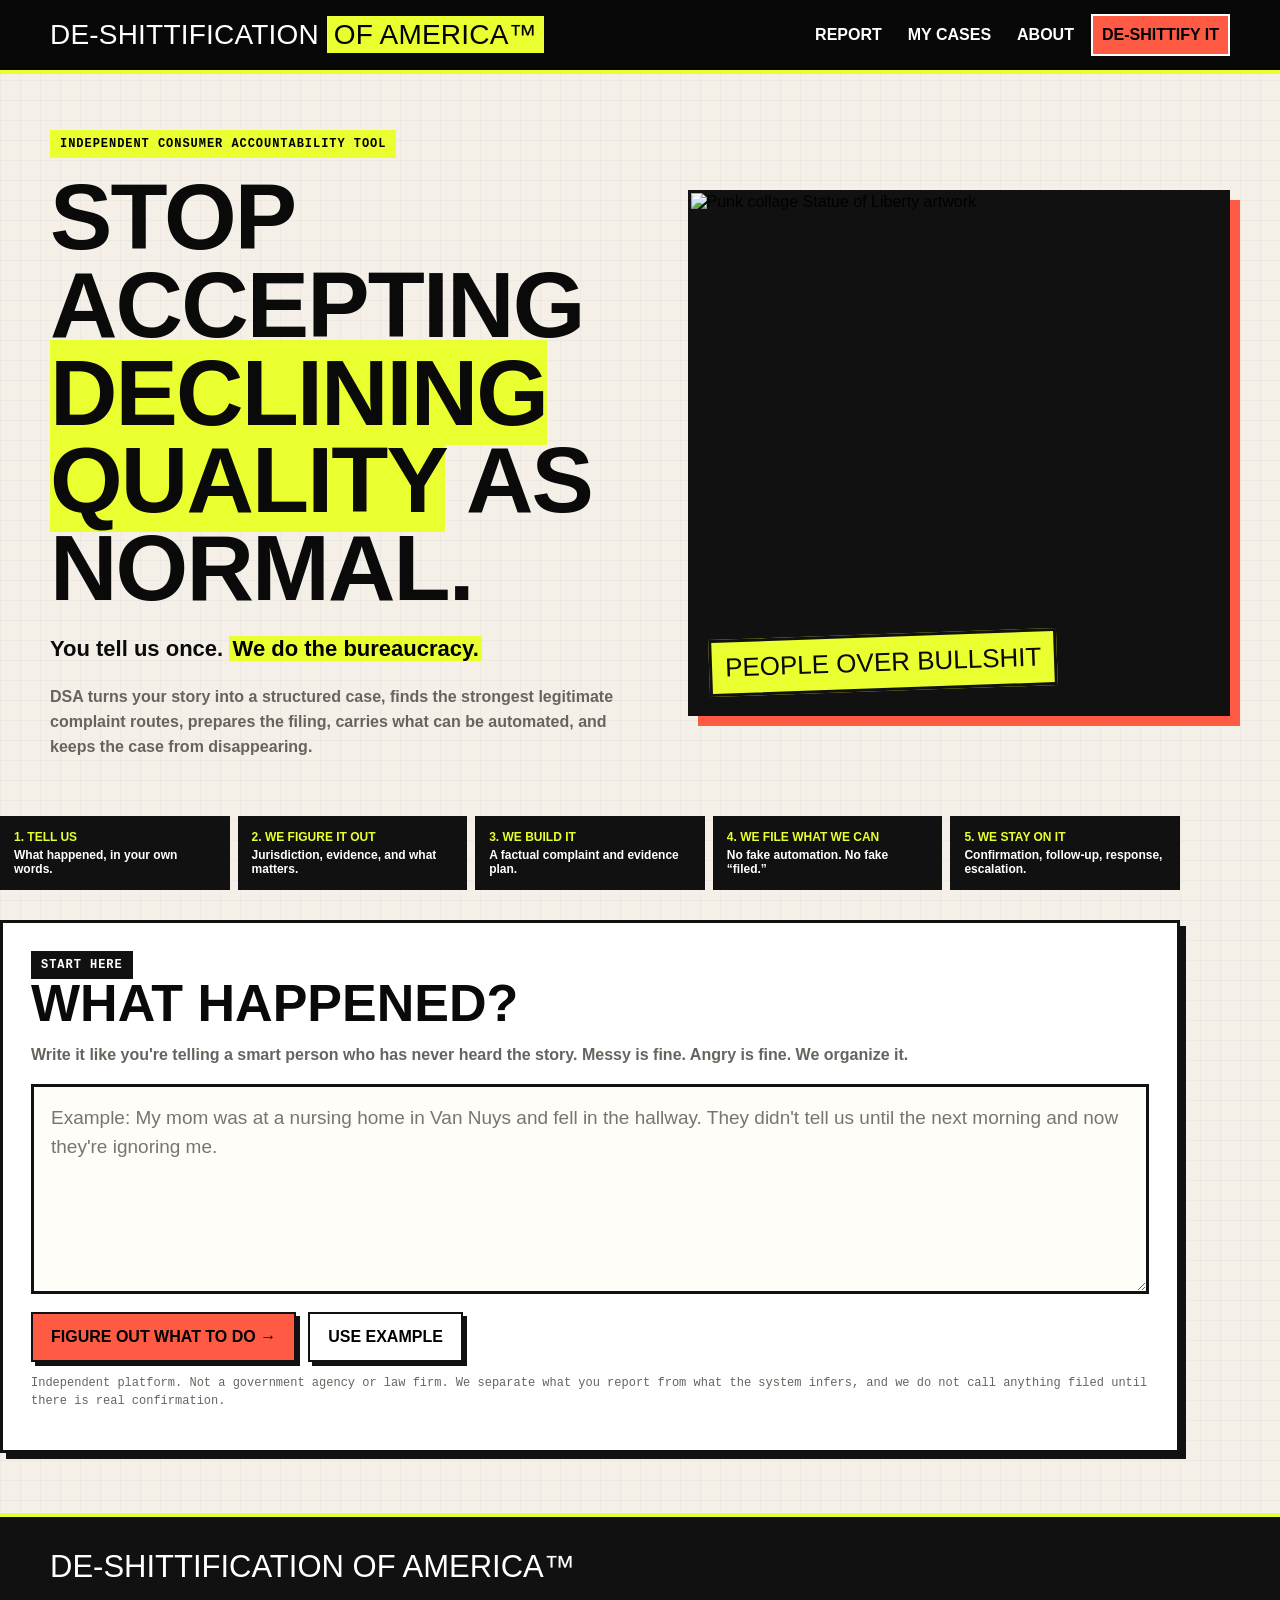
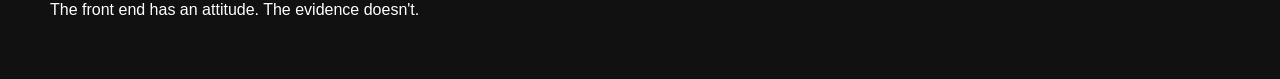
==== commit e4689677: "Launch refined DSA experience with date intake" ====
--- a/index.html
+++ b/index.html
@@ -1,449 +1,47 @@
 <!doctype html>
 <html lang="en">
 <head>
-<meta charset="utf-8">
-<meta name="viewport" content="width=device-width,initial-scale=1,viewport-fit=cover">
-<title>De-Shittification of America</title>
-<meta name="description" content="You complain once. We do the bureaucracy.">
-<style>
-:root{
-  --ink:#0a0a0a;--paper:#f2eee5;--cream:#fffdf7;--acid:#eaff00;
-  --red:#ff523d;--muted:#676157;--line:#171717;
-}
-*{box-sizing:border-box}
-html{scroll-behavior:smooth}
-body{
-  margin:0;color:var(--ink);background:var(--paper);
-  font-family:Arial,Helvetica,sans-serif;
-  background-image:
-    linear-gradient(#0000000a 1px,transparent 1px),
-    linear-gradient(90deg,#0000000a 1px,transparent 1px);
-  background-size:14px 14px;
-}
-button,input,textarea{font:inherit}
-button{cursor:pointer;color:#000}
-.wrap{width:min(1180px,calc(100% - 34px));margin:auto}
-header{
-  position:sticky;top:0;z-index:50;background:#050505;color:#fff;
-  border-bottom:5px solid var(--acid)
-}
-.topbar{min-height:72px;display:flex;align-items:center;gap:24px}
-.logo{
-  font-family:Impact,"Arial Black",sans-serif;font-size:28px;letter-spacing:.3px
-}
-.logo span{background:var(--acid);color:#050505;padding:3px 8px}
-.nav{margin-left:auto;display:flex;align-items:center;gap:18px}
-.nav button{
-  appearance:none;border:0;background:transparent;color:#fff;font-weight:900;
-  font-size:13px;padding:10px 0
-}
-.nav .hot{
-  border:2px solid #fff;background:var(--red);color:#000!important;padding:11px 15px
-}
-.hero{
-  display:grid;grid-template-columns:minmax(300px,420px) 1fr;gap:34px;
-  align-items:center;padding:46px 0 34px
-}
-.art{
-  position:relative;min-height:480px;border:4px solid var(--line);
-  background:#111;box-shadow:10px 10px 0 #111;overflow:hidden
-}
-.art img{width:100%;height:100%;object-fit:cover;display:block;filter:grayscale(1) contrast(1.08)}
-.art .tag{
-  position:absolute;top:20px;left:16px;background:var(--acid);border:2px solid #111;
-  padding:8px 11px;font-weight:950;transform:rotate(-4deg)
-}
-.art .sticker{
-  position:absolute;bottom:20px;left:16px;background:var(--red);border:2px solid #111;
-  padding:9px 12px;font-family:Impact,"Arial Black",sans-serif;font-size:24px;transform:rotate(-4deg)
-}
-.kicker{
-  display:inline-block;background:#111;color:#fff;padding:7px 10px;
-  font:900 12px "Courier New",monospace;letter-spacing:.12em
-}
-h1,h2,h3{font-family:Impact,"Arial Black",sans-serif;text-transform:uppercase}
-h1{
-  font-size:clamp(58px,7.8vw,102px);line-height:.86;letter-spacing:-1.5px;margin:17px 0
-}
-.highlight{background:var(--acid);padding:0 .06em}
-.hero p.lead{font-size:24px;line-height:1.24;font-weight:900;margin:14px 0}
-.hero p.copy{font-size:17px;line-height:1.45;max-width:700px}
-.promise{
-  display:grid;grid-template-columns:repeat(3,1fr);gap:10px;margin-top:20px
-}
-.promise div{
-  border:2px solid #111;background:#fff;padding:10px 11px;font-weight:900;font-size:12px
-}
-.report-shell{
-  display:grid;grid-template-columns:1fr 310px;gap:22px;padding:20px 0 62px
-}
-.panel{
-  background:#fff;border:3px solid var(--line);box-shadow:7px 7px 0 #111;padding:24px
-}
-.panel h2{font-size:44px;line-height:.94;margin:0 0 12px}
-label{font-weight:900;font-size:13px;display:block;margin-bottom:7px}
-textarea,input{
-  width:100%;border:2px solid #111;background:var(--cream);color:#111;padding:14px;
-  border-radius:0;outline:none
-}
-textarea:focus,input:focus{box-shadow:0 0 0 3px var(--acid)}
-textarea{min-height:180px;resize:vertical;font-size:17px}
-.btn{
-  appearance:none;border:3px solid #111;box-shadow:5px 5px 0 #111;padding:15px 18px;
-  font-weight:950;font-size:16px;text-decoration:none!important;text-align:center;
-  transition:transform .08s ease,box-shadow .08s ease
-}
-.btn:active{transform:translate(4px,4px);box-shadow:1px 1px 0 #111}
-.btn.red{background:var(--red)!important;color:#000!important}
-.btn.acid{background:var(--acid)!important;color:#000!important}
-.btn.black{background:#111!important;color:#fff!important;box-shadow:5px 5px 0 var(--acid)}
-.btn.white{background:#fff!important;color:#000!important}
-.btn:disabled{opacity:.42;box-shadow:none;cursor:not-allowed}
-.primary-row{display:flex;gap:12px;align-items:center;flex-wrap:wrap;margin-top:14px}
-.primary-row .btn:first-child{flex:1;min-width:240px}
-.micro{font:12px/1.5 "Courier New",monospace;color:var(--muted)}
-.side-card{
-  border:3px solid #111;background:#111;color:#fff;padding:20px;align-self:start
-}
-.side-card h3{font-size:28px;margin:0 0 12px}
-.side-card .item{border-top:1px solid #555;padding:12px 0}
-.side-card .item:first-of-type{border-top:0}
-.side-card b{color:var(--acid)}
-.stage{display:none;padding:20px 0 70px}
-.stage.on{display:block}
-.stepbar{display:flex;gap:6px;margin:12px 0 26px}
-.stepbar i{height:8px;flex:1;border:1px solid #111;background:#fff}
-.stepbar i.on{background:#111}
-.choice-grid{display:grid;grid-template-columns:repeat(2,1fr);gap:10px;margin:14px 0 18px}
-.choice{
-  appearance:none;border:2px solid #111;background:#fff;color:#000!important;padding:13px;
-  font-weight:900;text-align:left;box-shadow:3px 3px 0 #111
-}
-.choice.sel{background:var(--acid);transform:translate(2px,2px);box-shadow:1px 1px 0 #111}
-.route{
-  border-top:2px solid #111;padding:15px 0;display:grid;grid-template-columns:1fr auto;gap:12px
-}
-.route:first-child{border-top:0}
-.pill{
-  display:inline-block;background:var(--acid);padding:4px 7px;border:1px solid #111;
-  font:900 11px "Courier New",monospace
-}
-.pill.hold{background:#ddd7ca}
-.memo{
-  font-family:"Courier New",monospace;line-height:1.55;background:#fffdf7;border:2px solid #111;padding:18px
-}
-.console{background:#0a0a0a;color:var(--acid);padding:16px;font:13px/1.55 "Courier New",monospace;white-space:pre-wrap}
-.warn{border:4px solid var(--red);padding:18px;background:#fff}
-.warn strong{font-family:Impact,"Arial Black",sans-serif;font-size:28px;display:block;margin-bottom:8px}
-.case{background:#fff;border:2px solid #111;padding:16px;margin:12px 0}
-.case h3{margin:8px 0;font-size:23px}
-.footer{background:#111;color:#fff;border-top:5px solid var(--acid);padding:32px 0 45px}
-.footer strong{font-family:Impact,"Arial Black",sans-serif;font-size:30px}
-.toast{
-  position:fixed;right:18px;bottom:18px;background:#111;color:#fff;border:2px solid var(--acid);
-  padding:12px 15px;font-weight:900;display:none;z-index:99
-}
-@media(max-width:900px){
-  .nav button:not(.hot){display:none}
-  .hero{grid-template-columns:1fr;padding-top:28px}
-  .art{min-height:390px}
-  .report-shell{grid-template-columns:1fr}
-  .side-card{order:-1}
-}
-@media(max-width:560px){
-  .wrap{width:min(100% - 22px,1180px)}
-  .topbar{min-height:64px}
-  .logo{font-size:21px}
-  .nav .hot{padding:9px 10px;font-size:12px}
-  h1{font-size:56px}
-  .hero p.lead{font-size:20px}
-  .art{min-height:330px}
-  .promise{grid-template-columns:1fr}
-  .choice-grid{grid-template-columns:1fr}
-  .panel{padding:18px;box-shadow:5px 5px 0 #111}
-  .panel h2{font-size:38px}
-}
-</style>
+<meta charset="utf-8" />
+<meta name="viewport" content="width=device-width,initial-scale=1,viewport-fit=cover" />
+<meta name="theme-color" content="#090909" />
+<title>De-Shittification of America — Accountability Agent</title>
+<meta name="description" content="Tell us what happened once. DSA organizes the case, finds the right authority, prepares the complaint, carries filing as far as legitimately possible, and keeps the case moving." />
+<link rel="stylesheet" href="app.css">
 </head>
 <body>
-<header>
-  <div class="wrap topbar">
-    <div class="logo">DE-SHITTIFICATION <span>OF AMERICA</span></div>
-    <nav class="nav">
-      <button id="navReport" type="button">REPORT</button>
-      <button id="navCases" type="button">MY CASES</button>
-      <button id="navAbout" type="button">ABOUT</button>
-      <button id="navHot" class="hot" type="button">DE-SHITTIFY IT</button>
-    </nav>
-  </div>
-</header>
-
+<header><div class="wrap bar"><div class="brand">DE-SHITTIFICATION <span>OF AMERICA™</span></div><nav class="nav"><button data-go="home">REPORT</button><button data-go="cases">MY CASES</button><button data-go="about">ABOUT</button><button class="hot" id="hot">DE-SHITTIFY IT</button></nav></div></header>
 <main>
 <section id="home" class="stage on">
   <div class="wrap hero">
-    <div class="art">
-      <img src="https://pbesndmimhujqivviqpw.supabase.co/functions/v1/dsa-art" alt="Punk Statue of Liberty collage">
-      <div class="tag">PEOPLE OVER BULLSHIT</div>
-      <div class="sticker">REPORT IT. FILE IT. FIX IT.</div>
-    </div>
-    <div>
-      <span class="kicker">SAME BULLSHIT. DIFFERENT DECADE.</span>
-      <h1>YOU COMPLAIN ONCE.<br><span class="highlight">WE DO THE BUREAUCRACY.</span></h1>
-      <p class="lead">Submission is the product. Tracking is what happens afterward.</p>
-      <p class="copy">Tell us what happened in plain English. We turn it into a factual complaint, identify the authorities that may have jurisdiction, and check whether the filing can actually be automated.</p>
-      <div class="promise">
-        <div>NO RE-TYPING</div><div>NO FAKE “FILED” STATUS</div><div>YOU APPROVE THE FACTS</div>
-      </div>
-    </div>
+    <div><span class="eyebrow acid">INDEPENDENT CONSUMER ACCOUNTABILITY TOOL</span><h1>STOP ACCEPTING <span style="background:var(--acid)">DECLINING QUALITY</span> AS NORMAL.</h1><p class="heroLead">You tell us once. <mark>We do the bureaucracy.</mark></p><p class="sub">DSA turns your story into a structured case, finds the strongest legitimate complaint routes, prepares the filing, carries what can be automated, and keeps the case from disappearing.</p></div>
+    <div class="heroArt"><img alt="Punk collage Statue of Liberty artwork" src="https://pbesndmimhujqivviqpw.supabase.co/functions/v1/dsa-art"><div class="sticker">PEOPLE OVER BULLSHIT</div></div>
   </div>
-
-  <div class="wrap report-shell" id="report">
-    <div class="panel">
-      <h2>WHAT'S SHIT?</h2>
-      <label for="story">TELL US WHAT HAPPENED</label>
-      <textarea id="story" placeholder="Talk like a person. What happened?"></textarea>
-      <div class="primary-row">
-        <button class="btn red" id="startBtn" type="button">ANALYZE & BUILD SUBMISSION PLAN →</button>
-        <button class="btn white" id="reportableBtn" type="button">NOT SURE IT'S REPORTABLE?</button>
-      </div>
-      <p class="micro">NO GOVERNMENT LINK DRESSED UP AS AUTOMATION. NO CAPTCHA/MFA BYPASS.</p>
-    </div>
-    <aside class="side-card">
-      <h3>WHAT HAPPENS NEXT</h3>
-      <div class="item"><b>01</b> We collect only the facts agencies need.</div>
-      <div class="item"><b>02</b> We identify likely regulators and filing methods.</div>
-      <div class="item"><b>03</b> If a real adapter exists, we unlock FILE IT FOR ME.</div>
-      <div class="item"><b>04</b> If a human-only step is required, we stop there and say exactly why.</div>
-    </aside>
-  </div>
+  <div class="wrap promise"><div><b>1. TELL US</b>What happened, in your own words.</div><div><b>2. WE FIGURE IT OUT</b>Jurisdiction, evidence, and what matters.</div><div><b>3. WE BUILD IT</b>A factual complaint and evidence plan.</div><div><b>4. WE FILE WHAT WE CAN</b>No fake automation. No fake “filed.”</div><div><b>5. WE STAY ON IT</b>Confirmation, follow-up, response, escalation.</div></div>
+  <div class="wrap reportCard" id="report"><span class="eyebrow">START HERE</span><h2>WHAT HAPPENED?</h2><p class="sub">Write it like you're telling a smart person who has never heard the story. Messy is fine. Angry is fine. We organize it.</p><textarea id="story" class="story" placeholder="Example: My mom was at a nursing home in Van Nuys and fell in the hallway. They didn't tell us until the next morning and now they're ignoring me."></textarea><div class="row"><button class="btn red" id="start">FIGURE OUT WHAT TO DO →</button><button class="btn ghost" id="example">USE EXAMPLE</button></div><p class="privacy">Independent platform. Not a government agency or law firm. We separate what you report from what the system infers, and we do not call anything filed until there is real confirmation.</p></div>
 </section>
 
-<section id="wizard" class="stage">
-  <div class="wrap">
-    <span class="kicker" id="stepLabel">STEP 1</span>
-    <div id="stepbar" class="stepbar"></div>
-    <div class="panel">
-      <h2 id="question">WHERE DID IT HAPPEN?</h2>
-      <div id="wizardBody"></div>
-      <div class="primary-row">
-        <button class="btn red" id="nextBtn" type="button">CONTINUE →</button>
-        <button class="btn white" id="backBtn" type="button">BACK</button>
-      </div>
-    </div>
-  </div>
-</section>
+<section id="intake" class="stage"><div class="wrap app"><div class="appShell"><aside class="rail"><h3>YOUR CASE</h3><div class="railSteps" id="railSteps"></div></aside><div class="content">
+  <div id="urgencyBox" class="alert hidden"></div>
+  <div class="panel"><div class="progress"><span id="progress"></span></div><span class="eyebrow" id="qKicker">ONE THING AT A TIME</span><h2 id="qTitle">WE READ YOUR STORY.</h2><div id="qWhy" class="why"></div><div id="qBody"></div><div class="row"><button class="btn ghost" id="back">← BACK</button><button class="btn red" id="next">CONTINUE →</button></div></div>
+</div></div></div></section>
 
-<section id="review" class="stage">
-  <div class="wrap">
-    <span class="kicker">SUBMISSION PLAN</span>
-    <div class="panel">
-      <h2>WHO MAY BE RESPONSIBLE.</h2>
-      <div id="routes"></div>
-    </div>
-    <div class="panel">
-      <h2>FACTUAL COMPLAINT</h2>
-      <div id="memo" class="memo"></div>
-      <div class="primary-row">
-        <button class="btn white" id="editBtn" type="button">CHANGE SOMETHING</button>
-        <button class="btn black" id="authorizeBtn" type="button" disabled>BUILDING CASE…</button>
-      </div>
-      <div id="noAuto" class="warn" style="display:none;margin-top:16px">
-        <strong>NO VERIFIED AUTO-FILING PATH YET.</strong>
-        We found the authority, but we are not going to pretend anything was filed.
-      </div>
-    </div>
-  </div>
-</section>
+<section id="strength" class="stage"><div class="wrap app"><div class="appShell"><aside class="rail"><h3>YOUR CASE</h3><div class="railSteps" id="strengthRail"></div></aside><div class="content"><div class="panel"><span class="eyebrow acid">CASE STRENGTH ASSISTANT</span><h2>HERE'S WHAT MATTERS.</h2><p class="sub">This is not a credibility score. It is a practical check for what may help an agency understand and act on the complaint.</p><div class="strengthGrid" id="strengthGrid"></div><div class="row"><button class="btn ghost" id="strengthBack">← CHANGE ANSWERS</button><button class="btn red" id="buildPlan">BUILD MY ACTION PLAN →</button></div></div></div></div></div></section>
 
-<section id="agent" class="stage">
-  <div class="wrap">
-    <span class="kicker">FILING AGENT</span>
-    <div class="panel">
-      <h2>NO FAKE HANDOFFS.</h2>
-      <div class="console" id="console"></div>
-      <div id="human" style="margin-top:16px"></div>
-    </div>
-  </div>
-</section>
+<section id="plan" class="stage"><div class="wrap app"><div class="appShell"><aside class="rail"><h3>YOUR CASE</h3><div class="railSteps" id="planRail"></div></aside><div class="content">
+  <div class="panel"><span class="eyebrow acid">ROUTING PLAN</span><h2 id="planHeadline">WE FOUND WHERE THIS GOES.</h2><p class="sub" id="planIntro">Primary first. Additional routes only when they add real accountability.</p><div class="caseNo" id="caseNo"></div></div>
+  <div id="routes"></div>
+  <div class="panel"><span class="eyebrow">REVIEW BEFORE ANYTHING IS SENT</span><h2>YOUR CASE, CLEANED UP.</h2><div class="reviewGrid"><div class="reviewBox"><h3>WHAT YOU REPORTED</h3><div id="shortSummary"></div></div><div class="reviewBox"><h3>EVIDENCE</h3><div id="evidenceSummary"></div></div></div><details><summary>OPEN FACTUAL COMPLAINT</summary><div class="inside"><div class="memo" id="memo"></div><div class="row"><button class="btn ghost" id="copy">COPY COMPLAINT</button><button class="btn ghost" id="edit">CHANGE SOMETHING</button></div></div></details><div class="row"><button class="btn red" id="primaryAction">CONTINUE →</button></div></div>
+</div></div></div></section>
 
-<section id="cases" class="stage">
-  <div class="wrap">
-    <span class="kicker">ACCOUNTABILITY LOG</span>
-    <div class="panel">
-      <h2>MY CASES</h2>
-      <div id="caseList"></div>
-    </div>
-  </div>
-</section>
+<section id="handoff" class="stage"><div class="wrap app"><div class="handoffHero"><span class="eyebrow acid">MAXIMUM REAL AUTOMATION</span><h2 id="handoffTitle">READY FOR THE LAST STEP.</h2><p class="heroLead" id="handoffText"></p></div><div class="panel"><h2>WE ALREADY PREPARED</h2><div id="prepared"></div></div><div class="panel"><h2>WHAT HAPPENS NEXT</h2><div class="steps" id="handoffSteps"></div><div class="row" id="handoffActions"></div></div><div class="panel hidden" id="confirmPanel"><span class="eyebrow acid">DON'T LET THE RECEIPT DISAPPEAR</span><h2>DID THEY GIVE YOU A CONFIRMATION NUMBER?</h2><p class="sub">DSA only marks the route confirmed when you give us the agency reference.</p><input id="confirmation" placeholder="Agency confirmation or case number"><div class="row"><button class="btn red" id="saveConfirmation">SAVE CONFIRMATION →</button></div></div></div></section>
 
-<section id="about" class="stage">
-  <div class="wrap">
-    <span class="kicker">WHY THIS EXISTS</span>
-    <div class="panel">
-      <h2>REMEMBER WHEN SHIT USED TO WORK?</h2>
-      <p class="lead">We do.</p>
-      <p>This isn't Yelp. It's an accountability front door. The public experience can have an attitude; the complaint itself stays factual, chronological and professional.</p>
-      <p><b>The front end has an attitude. The evidence doesn't.</b></p>
-    </div>
-  </div>
-</section>
+<section id="cases" class="stage"><div class="wrap app"><div class="panel"><span class="eyebrow acid">CASE COMMAND CENTER</span><h2>MY CASES</h2><p class="sub">This index stores case references and guest access tokens in this browser. Sensitive complaint content stays in the case backend.</p></div><div id="caseList"></div></div></section>
+
+<section id="caseDetail" class="stage"><div class="wrap app"><div class="panel"><div class="caseHead"><div><span class="eyebrow acid" id="detailStatus">CASE</span><h2 id="detailTitle">CASE</h2><div class="caseNo" id="detailNo"></div></div><button class="btn ghost" id="backCases">← MY CASES</button></div><div class="nextAction" id="nextAction"></div><div class="caseGrid"><div><h3>CASE DETAILS</h3><div id="detailBody"></div><h3>EVIDENCE LOCKER</h3><div id="detailEvidence"></div><div class="evidenceDrop"><label class="btn ghost" for="caseEvidenceInput">ADD EVIDENCE METADATA</label><input type="file" id="caseEvidenceInput" multiple><p class="micro">This build records file metadata and preserves the original file on your device. Full secure evidence-object upload is the next infrastructure connector.</p></div></div><div><h3>CASE TIMELINE</h3><div class="timeline" id="timeline"></div></div></div></div><div class="panel"><span class="eyebrow">AGENCY RESPONSE INTELLIGENCE</span><h2>GOT A RESPONSE?</h2><p class="sub">Paste the agency response. DSA stores it with the case and flags the case for review instead of letting it vanish in your inbox.</p><input id="responseSource" placeholder="Agency or source"><textarea id="responseBody" style="min-height:130px" placeholder="Paste the response here"></textarea><div class="row"><button class="btn red" id="saveResponse">ADD RESPONSE →</button></div><div id="responseList"></div></div><div class="panel"><span class="eyebrow">RESOLUTION</span><h2>CLOSE THE LOOP.</h2><input id="resolution" placeholder="What happened? Example: issue corrected, refund received, agency closed case..."><div class="row"><button class="btn black" id="closeCase">CLOSE CASE</button></div></div></div></section>
+
+<section id="about" class="stage"><div class="wrap app"><div class="panel"><span class="eyebrow acid">THE FRONT END HAS AN ATTITUDE. THE EVIDENCE DOESN'T.</span><h2>WHAT DSA IS</h2><p class="heroLead">An independent accountability agent that turns one messy story into a structured complaint process.</p><div class="strengthGrid"><div class="bucket good"><h3>WHAT WE DO</h3><ul><li>Organize facts and allegations</li><li>Identify plausible authorities</li><li>Rank primary/additional routes</li><li>Prepare complaint language</li><li>Guide unavoidable human steps</li><li>Track confirmation and responses</li></ul></div><div class="bucket noise"><h3>WHAT WE DON'T PRETEND</h3><ul><li>We are not a government agency</li><li>We are not your lawyer</li><li>We do not promise an outcome</li><li>We do not fabricate legal conclusions</li><li>We do not call a link-out “filed”</li><li>We do not bypass CAPTCHA, MFA, signatures, or identity controls</li></ul></div></div></div></div></section>
 </main>
-
-<footer class="footer">
-  <div class="wrap"><strong>STOP ACCEPTING DECLINING QUALITY AS NORMAL.</strong></div>
-</footer>
-<div id="toast" class="toast"></div>
-
-<script>
-(()=> {
-  const $=id=>document.getElementById(id);
-  const API='https://pbesndmimhujqivviqpw.supabase.co/functions/v1/case-agent';
-  const state={story:'',where:'',who:[],name:'',issues:[],impact:[],tried:[],evidence:[],outcomes:[]};
-  let step=0, analysis=null, caseId='';
-
-  const steps=[
-    {q:'Where did it happen?',k:'where',text:true,ph:'City, state, ZIP'},
-    {q:'Who was responsible?',k:'who',choices:['LANDLORD','PROPERTY MANAGER','HOSPITAL','NURSING HOME','DOCTOR / PROVIDER','EMPLOYER','INSURANCE COMPANY','CONTRACTOR','BUSINESS','GOVERNMENT AGENCY','NOT SURE'],name:true},
-    {q:'What was wrong?',k:'issues',choices:['UNSAFE','BROKEN / NOT WORKING','BILLING / MONEY','IGNORED / NO RESPONSE','DELAYED','POOR QUALITY','DISCRIMINATION','MISCONDUCT','FRAUD / DECEPTION','FAILED SERVICE','RETALIATION','OTHER']},
-    {q:'What did it cause?',k:'impact',choices:['SAFETY RISK','FINANCIAL LOSS','HEALTH IMPACT','ACCESS PROBLEM','MISSED WORK','PROPERTY DAMAGE','EMOTIONAL DISTRESS','NO DIRECT HARM YET']},
-    {q:'What have you already tried?',k:'tried',choices:['CALLED','EMAILED','SPOKE TO MANAGER','FILED INTERNAL COMPLAINT','REQUESTED REFUND','REQUESTED REPAIR','CONTACTED GOVERNMENT','NOTHING YET']},
-    {q:'What proof do you have?',k:'evidence',choices:['PHOTOS','VIDEO','EMAILS','TEXTS','RECEIPTS','BILLS','CONTRACT','MEDICAL RECORDS','LETTERS / NOTICES','WITNESSES','NONE YET']},
-    {q:'What do you want done?',k:'outcomes',choices:['INSPECTION','REPAIR / CORRECTION','REFUND','REIMBURSEMENT','INVESTIGATION','WRITTEN RESPONSE','DISCIPLINE / ENFORCEMENT','STOP THE CONDUCT','RECORD CORRECTION']}
-  ];
-
-  function toast(msg){
-    $('toast').textContent=msg;$('toast').style.display='block';
-    setTimeout(()=>$('toast').style.display='none',1800);
-  }
-  function show(id){
-    document.querySelectorAll('.stage').forEach(x=>x.classList.remove('on'));
-    $(id).classList.add('on');
-    if(id==='cases')renderCases();
-    window.scrollTo({top:0,behavior:'smooth'});
-  }
-  function start(){
-    const v=$('story').value.trim();
-    if(!v){toast('Tell us what happened first.');$('story').focus();return;}
-    state.story=v;step=0;renderStep();show('wizard');
-  }
-  function renderStep(){
-    const s=steps[step];
-    $('stepLabel').textContent=`STEP ${step+1} / ${steps.length}`;
-    $('question').textContent=s.q;
-    $('stepbar').innerHTML=steps.map((_,i)=>`<i class="${i<=step?'on':''}"></i>`).join('');
-    if(s.text){
-      $('wizardBody').innerHTML=`<label>LOCATION</label><input id="textval" class="field" placeholder="${s.ph}" value="${state.where||''}">`;
-    } else {
-      const selected=new Set(state[s.k]||[]);
-      $('wizardBody').innerHTML=
-        `<div class="choice-grid">${s.choices.map(v=>`<button class="choice ${selected.has(v)?'sel':''}" type="button" data-v="${v}">${v}</button>`).join('')}</div>`+
-        (s.name?`<label>ACTUAL NAME — OPTIONAL</label><input id="whoName" class="field" placeholder="Business, facility, person, agency..." value="${state.name||''}">`:'');
-      document.querySelectorAll('.choice').forEach(btn=>btn.addEventListener('click',()=>btn.classList.toggle('sel')));
-    }
-    $('nextBtn').textContent=step===steps.length-1?'BUILD THE SUBMISSION PLAN →':'CONTINUE →';
-  }
-  function next(){
-    const s=steps[step];
-    if(s.text){
-      const v=$('textval').value.trim();
-      if(!v){toast('Add the location.');return;}
-      state.where=v;
-    } else {
-      const vals=[...document.querySelectorAll('.choice.sel')].map(x=>x.dataset.v);
-      if(!vals.length){toast('Pick at least one.');return;}
-      state[s.k]=vals;
-      if(s.name)state.name=$('whoName').value.trim();
-    }
-    if(step<steps.length-1){step++;renderStep()} else buildCase();
-  }
-  function back(){
-    if(step>0){step--;renderStep()} else show('home');
-  }
-  function memoHtml(){
-    const who=state.name||state.who.join(', ');
-    return `<b>SUBJECT:</b> ${who}<br><br><b>LOCATION:</b> ${state.where}<br><br><b>ALLEGATION:</b> ${state.story}<br><br><b>ISSUES:</b> ${state.issues.join('; ')}<br><br><b>IMPACT:</b> ${state.impact.join('; ')}<br><br><b>PRIOR ATTEMPTS:</b> ${state.tried.join('; ')}<br><br><b>EVIDENCE:</b> ${state.evidence.join('; ')}<br><br><b>REQUESTED ACTION:</b> ${state.outcomes.join('; ')}<br><br><span class="micro">Prepared from the complainant's account; not a finding that a violation occurred.</span>`;
-  }
-  async function call(payload){
-    const res=await fetch(API,{method:'POST',headers:{'content-type':'application/json'},body:JSON.stringify(payload)});
-    const data=await res.json().catch(()=>({error:'Invalid server response'}));
-    if(!res.ok)throw new Error(data.error||'Case engine unavailable');
-    return data;
-  }
-  function refs(){return JSON.parse(localStorage.getItem('dsa_case_index')||'[]')}
-  function saveRef(ref){
-    let arr=refs().filter(x=>x.case_number!==ref.case_number);
-    arr.unshift(ref);
-    localStorage.setItem('dsa_case_index',JSON.stringify(arr.slice(0,50)));
-  }
-  async function buildCase(){
-    const who=state.name||state.who.join(', ');
-    $('memo').innerHTML=memoHtml();
-    $('routes').innerHTML='<b>BUILDING REAL CASE…</b>';
-    $('authorizeBtn').disabled=true;$('authorizeBtn').textContent='BUILDING CASE…';
-    $('noAuto').style.display='none';
-    show('review');
-    try{
-      const j=await call({
-        action:'create_case',original_story:state.story,location_text:state.where,
-        subject_name:who,subject_types:state.who,problem_types:state.issues,
-        impacts:state.impact,prior_actions:state.tried,evidence_types:state.evidence,
-        desired_outcomes:state.outcomes
-      });
-      caseId=j.case.case_number;
-      analysis={token:j.guest_token,routes:j.routes||[],who};
-      saveRef({case_number:caseId,guest_token:j.guest_token,who,where:state.where});
-      const autos=analysis.routes.filter(r=>r.supports_direct_automation);
-      $('routes').innerHTML=`<span class="pill">${caseId}</span><h3>${analysis.routes.length} AUTHORITY ROUTE${analysis.routes.length===1?'':'S'} IDENTIFIED</h3>`+
-        analysis.routes.map(r=>`<div class="route"><div><b>${r.agency_name}</b><div class="micro">${r.submission_method||'Filing method identified'}</div></div><span class="pill ${r.supports_direct_automation?'':'hold'}">${r.supports_direct_automation?'DIRECT ADAPTER READY':'AUTOMATION NOT VERIFIED'}</span></div>`).join('');
-      if(autos.length){
-        $('authorizeBtn').disabled=false;$('authorizeBtn').textContent='FILE IT FOR ME →';
-      }else{
-        $('authorizeBtn').disabled=true;$('authorizeBtn').textContent='NO VERIFIED AUTO-FILING PATH YET';
-        $('noAuto').style.display='block';
-      }
-    }catch(err){
-      $('routes').innerHTML=`<div class="warn"><strong>NOTHING WAS FILED.</strong>${err.message}</div>`;
-      $('authorizeBtn').textContent='CASE ENGINE HOLD';
-    }
-  }
-  async function authorize(){
-    if(!analysis?.token||!caseId){toast('Case is not ready yet.');return;}
-    $('authorizeBtn').disabled=true;$('authorizeBtn').textContent='AUTHORIZING…';
-    $('console').textContent=`[01] Case locked\n[02] ${caseId}\n[03] Authorization recorded\n`;
-    show('agent');
-    try{
-      const j=await call({action:'authorize',case_number:caseId,guest_token:analysis.token});
-      if(j.status==='connector_required'||j.status==='route_hold'){
-        $('console').textContent+=`[04] ${j.status.toUpperCase()}\n`;
-        $('human').innerHTML=`<div class="warn"><strong>WE STOPPED. WE DID NOT PRETEND TO FILE.</strong>${j.message}</div>`;
-        return;
-      }
-      $('console').textContent+=`[04] DIRECT ADAPTER: ${j.route.agency_name}\n`;
-      $('human').innerHTML=`<div class="panel"><strong>DSA CAN CARRY THIS ROUTE.</strong><p>${j.message}</p></div>`;
-    }catch(err){
-      $('human').innerHTML=`<div class="warn"><strong>FILING STOPPED SAFELY.</strong>${err.message}</div>`;
-    }
-  }
-  function renderCases(){
-    const arr=refs();
-    $('caseList').innerHTML=arr.length?arr.map(x=>`<div class="case"><span class="pill">SAVED</span><h3>${x.who||'CASE'}</h3><div class="micro">${x.case_number}<br>${x.where||''}</div></div>`).join(''):'<p><b>NO CASES YET.</b></p>';
-  }
-  function reportable(){
-    const txt=$('story').value.trim();
-    toast(txt?'YES — WE CAN CHECK FOR A FORMAL PATH.':'DESCRIBE IT FIRST, THEN WE’LL CHECK.');
-  }
-
-  $('startBtn').addEventListener('click',start);
-  $('reportableBtn').addEventListener('click',reportable);
-  $('nextBtn').addEventListener('click',next);
-  $('backBtn').addEventListener('click',back);
-  $('editBtn').addEventListener('click',()=>{step=0;renderStep();show('wizard')});
-  $('authorizeBtn').addEventListener('click',authorize);
-  $('navReport').addEventListener('click',()=>show('home'));
-  $('navHot').addEventListener('click',()=>{$('report').scrollIntoView({behavior:'smooth'})});
-  $('navCases').addEventListener('click',()=>show('cases'));
-  $('navAbout').addEventListener('click',()=>show('about'));
-})();
-</script>
+<footer class="footer"><div class="wrap"><b>DE-SHITTIFICATION OF AMERICA™</b><p>The front end has an attitude. The evidence doesn't.</p></div></footer><div class="toast" id="toast"></div>
+<script src="loader.js"></script>
 </body>
 </html>
--- a/app.css
+++ b/app.css
@@ -0,0 +1 @@
+:root{--ink:#0a0a0a;--paper:#f4f0e8;--paper2:#fffdf8;--acid:#e9ff2f;--red:#ff5a43;--muted:#68635d;--line:#151515;--green:#116b50;--amber:#a96300;--soft:#e6e0d5;--shadow:6px 6px 0 #111;--radius:0}*{box-sizing:border-box}html{scroll-behavior:smooth}body{margin:0;background:var(--paper);color:var(--ink);font-family:Arial,Helvetica,sans-serif;background-image:linear-gradient(#00000007 1px,transparent 1px),linear-gradient(90deg,#00000007 1px,transparent 1px);background-size:20px 20px}button,input,textarea,select{font:inherit}.wrap{width:min(1180px,calc(100% - 30px));margin:auto}.hidden{display:none!important}.sr{position:absolute;left:-9999px}header{position:sticky;top:0;z-index:100;background:#080808;color:#fff;border-bottom:4px solid var(--acid)}.bar{min-height:70px;display:flex;align-items:center;gap:18px}.brand{font:28px Impact,"Arial Black",sans-serif;letter-spacing:.2px}.brand span{background:var(--acid);color:#000;padding:3px 7px}.nav{margin-left:auto;display:flex;gap:8px;align-items:center}.nav button{border:0;background:none;color:#fff;padding:10px 9px;font-weight:900;cursor:pointer}.nav .hot{background:var(--red);color:#000;border:2px solid #fff}.nav button:focus-visible,.btn:focus-visible,.choice:focus-visible,input:focus-visible,textarea:focus-visible,summary:focus-visible{outline:4px solid var(--acid);outline-offset:2px}.stage{display:none}.stage.on{display:block}.hero{display:grid;grid-template-columns:1.05fr .95fr;gap:38px;align-items:center;padding:56px 0 30px}.eyebrow{display:inline-block;background:#111;color:#fff;padding:7px 10px;font:900 12px "Courier New",monospace;letter-spacing:.08em}.eyebrow.acid{background:var(--acid);color:#000}h1,h2,h3{font-family:Impact,"Arial Black",sans-serif;text-transform:uppercase;line-height:.94}h1{font-size:clamp(54px,7.3vw,94px);margin:15px 0;letter-spacing:-.02em}.heroLead{font-size:22px;line-height:1.32;font-weight:850;max-width:780px}.heroLead mark{background:var(--acid);padding:0 .15em}.sub{font-size:16px;line-height:1.55;color:var(--muted);font-weight:700}.heroArt{background:#111;border:3px solid #111;box-shadow:10px 10px 0 var(--red);min-height:520px;overflow:hidden;position:relative}.heroArt img{width:100%;height:100%;min-height:520px;object-fit:cover;filter:contrast(1.08) saturate(.9)}.sticker{position:absolute;left:18px;bottom:22px;background:var(--acid);border:3px solid #111;padding:10px 13px;font:26px Impact,"Arial Black",sans-serif;transform:rotate(-2deg)}.promise{display:grid;grid-template-columns:repeat(5,1fr);gap:8px;margin:10px 0 30px}.promise div{background:#111;color:#fff;border:2px solid #111;padding:12px;font-size:12px;font-weight:900}.promise b{color:var(--acid);display:block;margin-bottom:4px}.reportCard{background:#fff;border:3px solid #111;box-shadow:var(--shadow);padding:28px;margin:0 0 60px}.reportCard h2{font-size:52px;margin:0 0 5px}.story{min-height:210px;width:100%;border:3px solid #111;background:#fffdf7;padding:17px;font-size:19px;line-height:1.5;resize:vertical}.row{display:flex;gap:12px;flex-wrap:wrap;align-items:center;margin-top:14px}.btn{appearance:none;border:2px solid #111;background:#fff;color:#000;padding:13px 18px;min-height:50px;font-weight:900;box-shadow:4px 4px 0 #111;text-decoration:none;display:inline-flex;align-items:center;justify-content:center;gap:8px;cursor:pointer}.btn.red{background:var(--red)}.btn.acid{background:var(--acid)}.btn.black{background:#111;color:#fff;box-shadow:5px 5px 0 var(--acid)}.btn.ghost{background:#fff}.btn:disabled{opacity:.45;cursor:not-allowed;box-shadow:none}.privacy{font:12px/1.5 "Courier New",monospace;color:var(--muted)}.app{padding:34px 0 72px}.appShell{display:grid;grid-template-columns:250px 1fr;gap:22px}.rail{position:sticky;top:92px;align-self:start;background:#111;color:#fff;border:3px solid #111;padding:18px}.rail h3{font-size:25px;margin:0 0 10px}.railStep{display:flex;gap:9px;padding:10px 0;border-top:1px solid #444;font-size:13px;font-weight:900}.railStep:first-of-type{border-top:0}.railStep i{font-style:normal;color:#777}.railStep.on i,.railStep.done i{color:var(--acid)}.railStep.done{color:#ccc}.content{min-width:0}.panel{background:rgba(255,255,255,.96);border:2px solid #111;box-shadow:var(--shadow);padding:26px;margin-bottom:18px}.panel.flat{box-shadow:none}.panel h2{font-size:42px;margin:0 0 8px;letter-spacing:-.01em}.panel h3{font-size:28px;margin:0 0 8px}.progress{height:9px;background:#ddd;border:1px solid #111;margin:14px 0 22px}.progress span{display:block;height:100%;background:var(--acid)}.why{border-left:5px solid var(--acid);padding:10px 12px;background:#fffdf7;margin:12px 0;line-height:1.5}.alert{border:3px solid #111;background:#fff;padding:17px}.alert.emergency{background:#ffe0da;border-color:#9a1f10}.alert.urgent{background:#fff0be;border-color:#8a5a00}.alert h3{margin:0 0 6px}.micro{font:12px/1.5 "Courier New",monospace;color:var(--muted)}.clues{display:grid;grid-template-columns:repeat(2,1fr);gap:11px}.clue{border:2px solid #111;background:#fffdf8;padding:13px}.clue .k{font:900 11px "Courier New",monospace;text-transform:uppercase;color:var(--muted)}.clue .v{font-weight:900;margin-top:4px}.pill{display:inline-block;background:var(--soft);border:1px solid #111;padding:4px 6px;font:900 10px "Courier New",monospace}.pill.good{background:var(--acid)}.choiceGrid{display:grid;grid-template-columns:repeat(2,minmax(0,1fr));gap:10px;margin-top:14px}.choice{border:2px solid #111;background:#fff;color:#000;padding:13px;min-height:48px;text-align:left;font-weight:900;cursor:pointer}.choice.on{background:var(--acid);box-shadow:3px 3px 0 #111}input,textarea,select{width:100%;border:2px solid #111;background:#fffdf8;color:#111;padding:14px;border-radius:0}.strengthGrid{display:grid;grid-template-columns:repeat(2,1fr);gap:12px}.bucket{border:2px solid #111;background:#fffdf8;padding:15px}.bucket.good{border-left:7px solid var(--green)}.bucket.missing{border-left:7px solid var(--red)}.bucket.boost{border-left:7px solid var(--acid)}.bucket.noise{border-left:7px solid #999}.bucket ul{margin:8px 0 0;padding-left:20px;line-height:1.5}.evidenceDrop{border:3px dashed #111;background:#fffdf8;padding:24px;text-align:center}.evidenceDrop input{display:none}.fileList{margin-top:13px}.fileItem{display:grid;grid-template-columns:1fr auto;gap:12px;padding:10px 0;border-top:1px solid #ccc}.fileItem:first-child{border-top:0}.route{border:3px solid #111;background:#fff;padding:20px;margin:14px 0;display:grid;grid-template-columns:1fr auto;gap:20px;transition:transform .12s ease,box-shadow .12s ease}.route:hover{transform:translateY(-2px)}.route.primary{box-shadow:7px 7px 0 var(--acid)}.route.additional{box-shadow:5px 5px 0 #ddd}.route h3{font-size:30px;margin:5px 0 8px}.tag{display:inline-block;background:#111;color:#fff;padding:5px 7px;font:900 11px "Courier New",monospace}.tag.acid{background:var(--acid);color:#000}.status{display:inline-block;border:1px solid #111;background:var(--soft);padding:6px 8px;font:900 11px "Courier New",monospace;white-space:nowrap}.status.human{background:#ffe6a8}.status.auto{background:var(--acid)}.routeMeta{display:grid;grid-template-columns:1fr 1fr;gap:8px;margin-top:12px}.routeMeta div{border:1px solid #d3cdc2;background:#f7f4ee;padding:10px;font-size:12px}.routeMeta b{display:block;font-size:11px;text-transform:uppercase;margin-bottom:3px}.reviewGrid{display:grid;grid-template-columns:1fr 1fr;gap:14px}.reviewBox{border:2px solid #111;background:#fffdf8;padding:15px}.memo{white-space:pre-wrap;font:14px/1.65 "Courier New",monospace;background:#fffdf7;border:2px solid #111;padding:17px}details{border:2px solid #111;background:#fff;margin-top:15px}summary{background:#111;color:#fff;padding:14px;font-weight:900;cursor:pointer}.inside{padding:17px}.handoffHero{background:#111;color:#fff;border:3px solid #111;padding:24px;box-shadow:8px 8px 0 var(--acid)}.handoffHero h2{font-size:48px}.steps{counter-reset:s}.step{position:relative;border-left:4px solid #111;margin-left:12px;padding:0 0 22px 28px}.step:before{counter-increment:s;content:counter(s);position:absolute;left:-16px;top:0;width:28px;height:28px;border-radius:50%;display:grid;place-items:center;background:var(--acid);border:2px solid #111;font-weight:950}.step:last-child{padding-bottom:0}.caseHead{display:grid;grid-template-columns:1fr auto;gap:18px}.caseNo{font:900 13px "Courier New",monospace}.timeline{border-left:4px solid #111;margin-left:10px;padding-left:24px}.event{position:relative;margin:20px 0}.event:before{content:"";position:absolute;left:-32px;top:4px;width:13px;height:13px;background:var(--acid);border:2px solid #111}.nextAction{border:3px solid #111;background:var(--acid);padding:18px;margin:16px 0}.nextAction h3{margin:0 0 6px}.caseGrid{display:grid;grid-template-columns:1fr 1fr;gap:14px}.empty{border:2px dashed #999;padding:22px;text-align:center;color:var(--muted)}.footer{background:#111;color:#fff;border-top:4px solid var(--acid);padding:32px 0 44px}.footer b{font:31px Impact,"Arial Black",sans-serif}.toast{position:fixed;right:16px;bottom:16px;z-index:200;background:#111;color:#fff;border:2px solid var(--acid);padding:12px 15px;font-weight:900;display:none;max-width:360px}.dateShell{display:grid;grid-template-columns:1fr 1fr;gap:14px}.dateBox{border:2px solid #111;background:var(--paper2);padding:16px}.dateBox label{display:block;font:900 12px "Courier New",monospace;letter-spacing:.06em;margin-bottom:8px}.dateBox input{width:100%;min-height:52px;border:2px solid #111;background:#fff;padding:12px;font-size:17px}.dateHint{margin-top:10px;font:12px/1.45 "Courier New",monospace;color:var(--muted)}@media(max-width:900px){.hero{grid-template-columns:1fr}.heroArt{min-height:380px}.heroArt img{min-height:380px}.promise{grid-template-columns:1fr 1fr}.appShell{grid-template-columns:1fr}.rail{position:static}.railSteps{display:flex;overflow:auto;gap:12px}.railStep{min-width:max-content;border-top:0;border-left:1px solid #555;padding-left:10px}.route{grid-template-columns:1fr}.reviewGrid,.strengthGrid,.clues,.caseGrid{grid-template-columns:1fr}.nav button:not(.hot){display:none}}@media(max-width:720px){.dateShell{grid-template-columns:1fr}.panel{padding:20px}.panel h2{font-size:36px}.heroLead{font-size:19px}h1{font-size:clamp(48px,16vw,74px)}}@media(max-width:560px){.wrap{width:min(100% - 20px,1180px)}.brand{font-size:21px}.bar{min-height:64px}.nav .hot{font-size:12px;padding:9px 10px}h1{font-size:54px}.reportCard,.panel{padding:18px}.reportCard h2,.panel h2{font-size:39px}.heroLead{font-size:20px}.promise{grid-template-columns:1fr}.choiceGrid,.routeMeta{grid-template-columns:1fr}.btn{width:100%}.row{align-items:stretch}.hero{padding-top:34px}}
